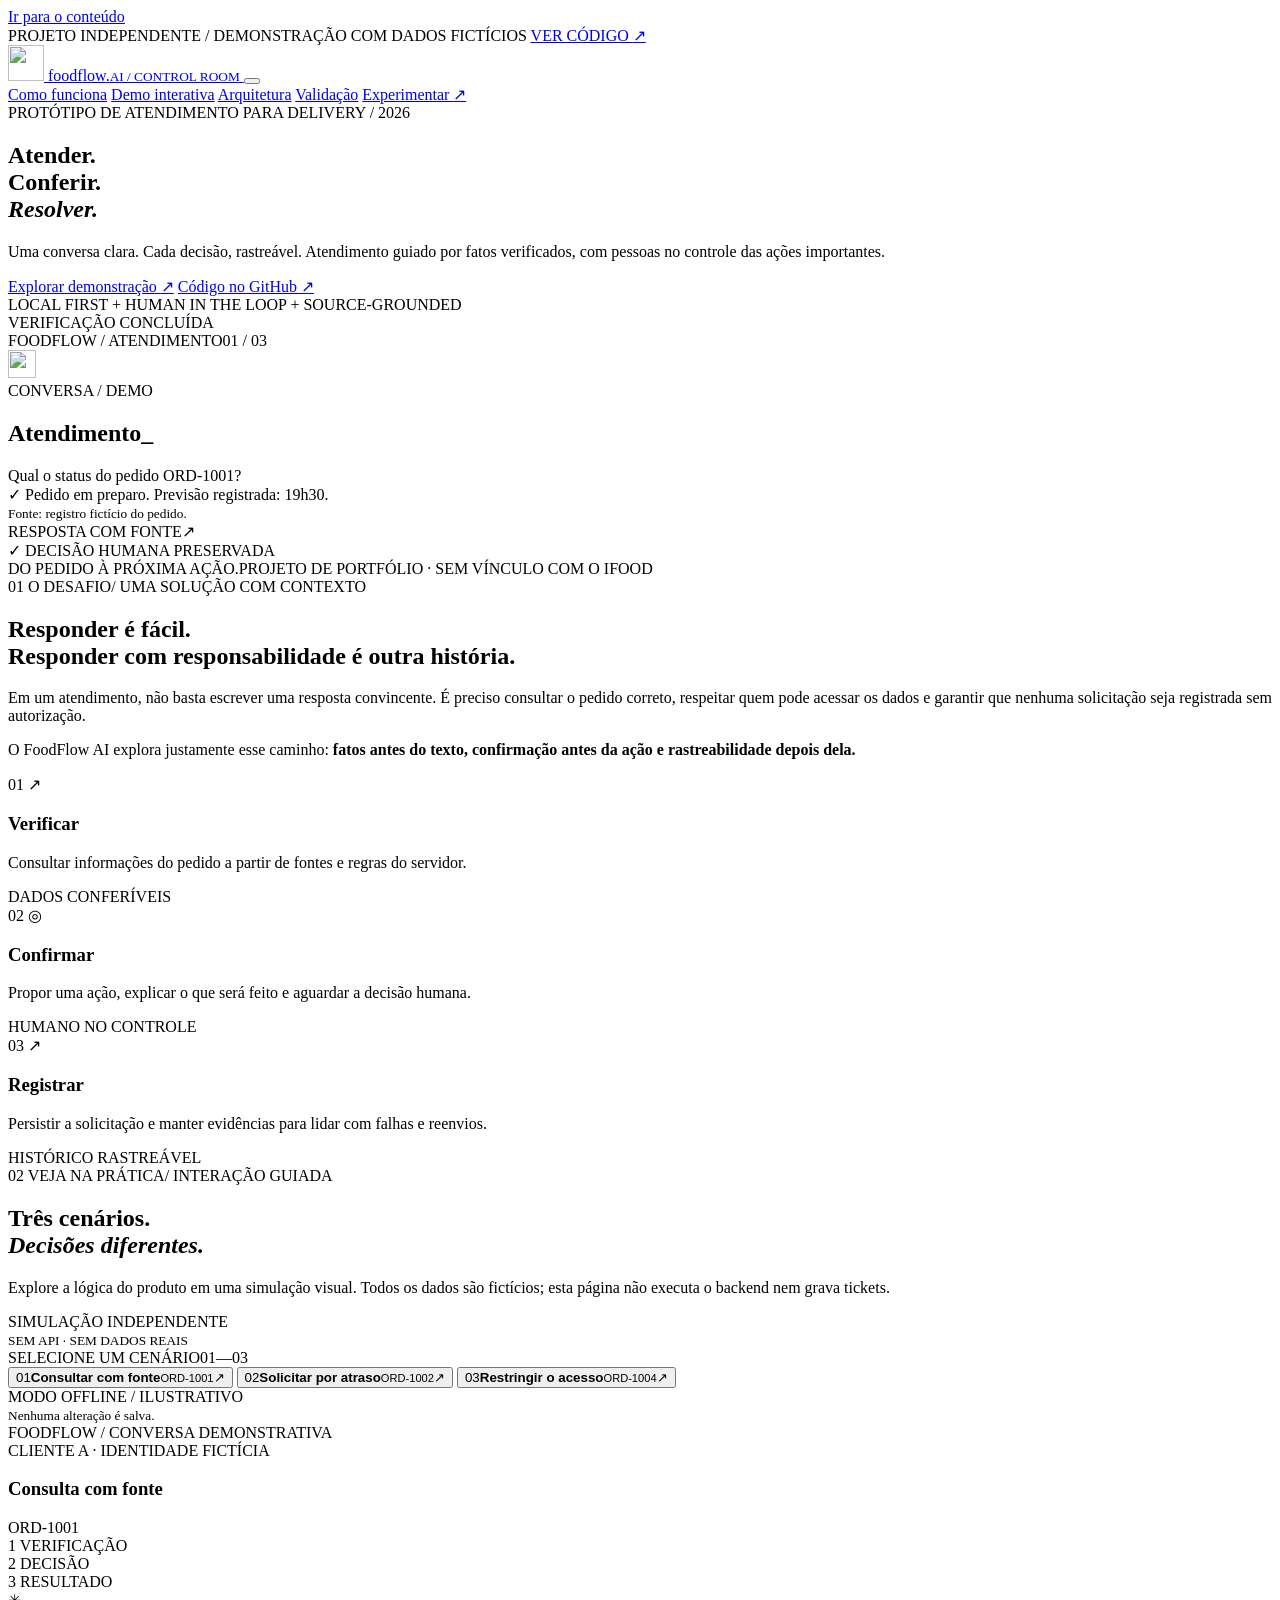
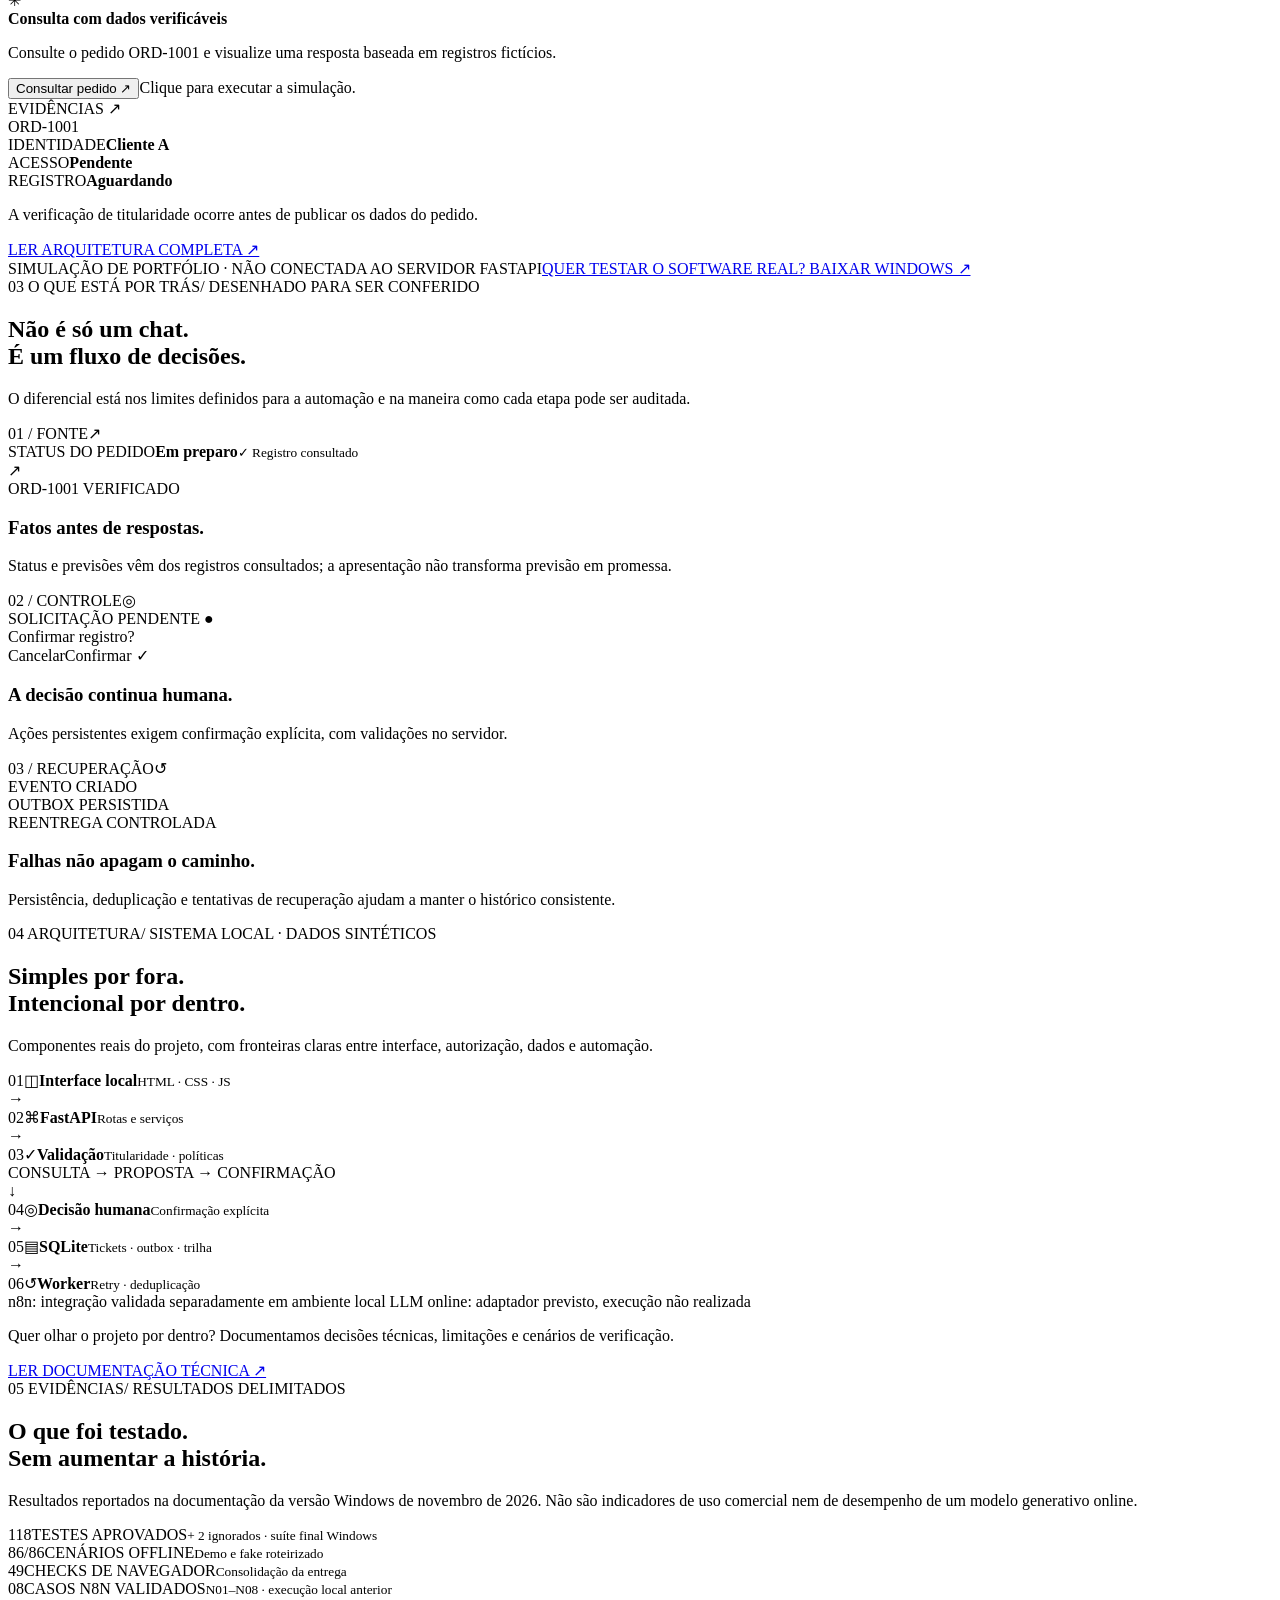
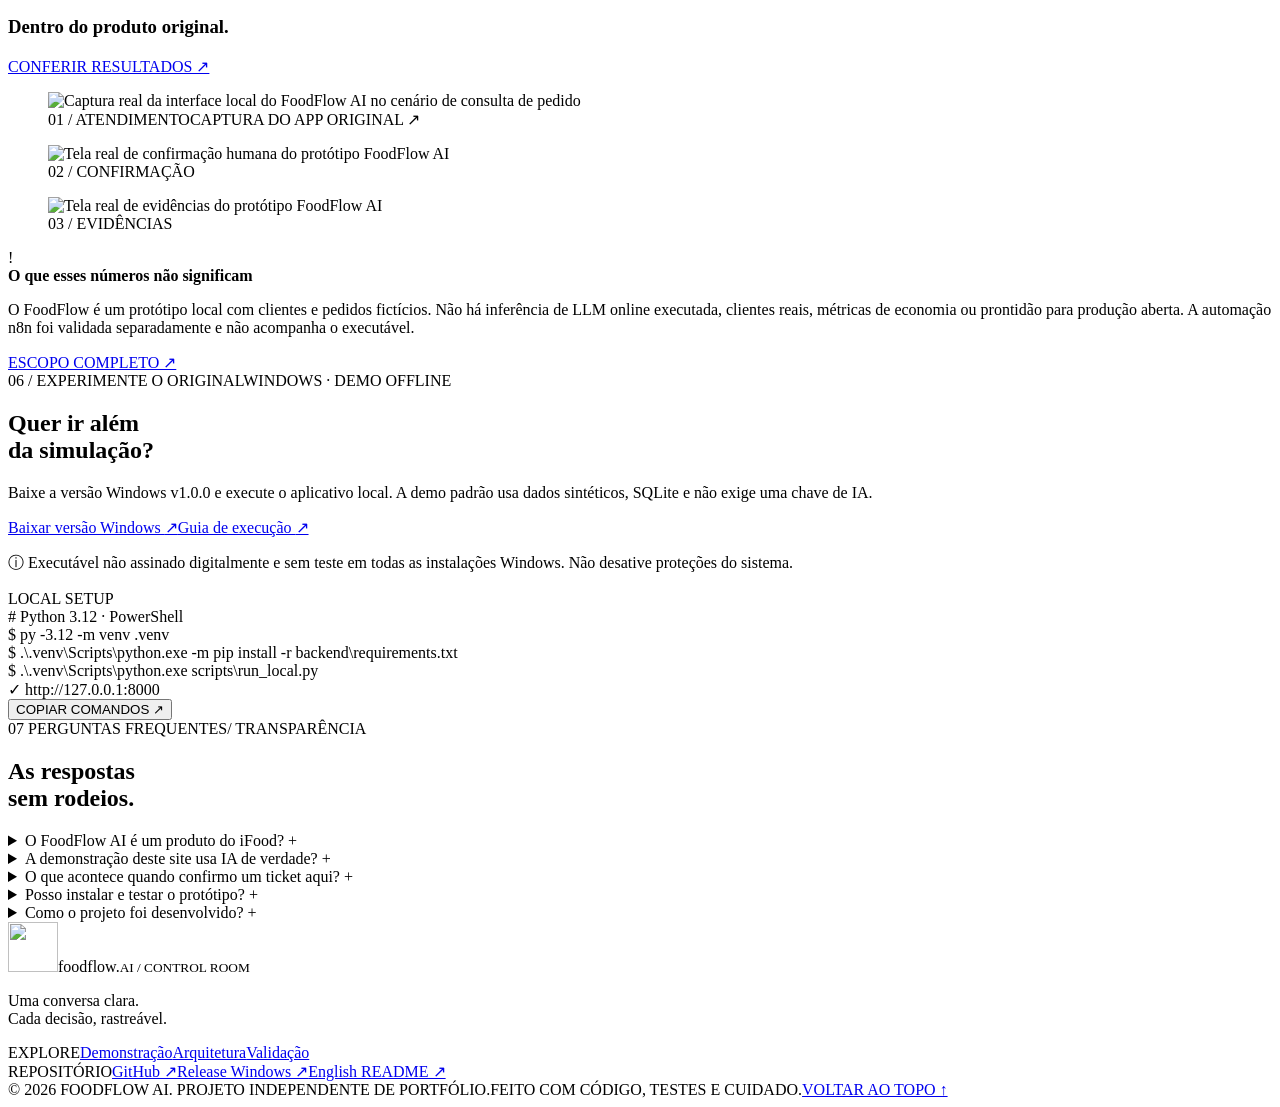
==== site/index.html @ c8568746 "feat(showcase): add site/index.html" ====
<!doctype html>
<html lang="pt-BR">
<head>
  <meta charset="utf-8">
  <meta name="viewport" content="width=device-width, initial-scale=1">
  <meta name="theme-color" content="#f6f5f0">
  <meta name="description" content="FoodFlow AI: protótipo independente de atendimento para delivery. Consultas verificáveis, confirmação humana e automação recuperável. Explore os cenários e as evidências.">
  <meta name="author" content="FoodFlow AI — projeto independente">
  <meta name="robots" content="index, follow">
  <meta property="og:type" content="website">
  <meta property="og:locale" content="pt_BR">
  <meta property="og:title" content="FoodFlow AI — Atender. Conferir. Resolver.">
  <meta property="og:description" content="Uma conversa clara. Cada decisão, rastreável. Conheça o protótipo local de atendimento para delivery e explore uma demonstração visual com dados fictícios.">
  <meta property="og:url" content="https://joseaugustocpedro.github.io/foodflow-ai/">
  <meta property="og:image" content="https://raw.githubusercontent.com/joseaugustocpedro/foodflow-ai/main/media/atendimento.png">
  <meta name="twitter:card" content="summary_large_image">
  <link rel="canonical" href="https://joseaugustocpedro.github.io/foodflow-ai/">
  <link rel="icon" href="./assets/favicon.svg" type="image/svg+xml">
  <link rel="preconnect" href="https://fonts.googleapis.com">
  <link rel="preconnect" href="https://fonts.gstatic.com" crossorigin>
  <link href="https://fonts.googleapis.com/css2?family=DM+Sans:wght@400;500;600;700&family=Space+Grotesk:wght@400;500;600;700&family=Space+Mono:wght@400;700&display=swap" rel="stylesheet">
  <link rel="stylesheet" href="./styles.css">
  <title>FoodFlow AI — Atender. Conferir. Resolver.</title>
  <script src="./app.js" defer></script>
</head>
<body>
  <a class="skip-link" href="#conteudo">Ir para o conteúdo</a>
  <div class="announcement" role="note">
    <span class="pulse-dot" aria-hidden="true"></span>
    <span>PROJETO INDEPENDENTE <span class="announcement-divider">/</span> DEMONSTRAÇÃO COM DADOS FICTÍCIOS</span>
    <a href="https://github.com/joseaugustocpedro/foodflow-ai" target="_blank" rel="noopener noreferrer">VER CÓDIGO <span aria-hidden="true">↗</span></a>
  </div>
  <header class="site-header" id="topo">
    <nav class="nav container" aria-label="Navegação principal">
      <a class="brand" href="#inicio" aria-label="FoodFlow AI — início">
        <img src="./assets/mark.svg" alt="" width="36" height="36">
        <span class="brand-word">foodflow<span class="brand-dot">.</span><small>AI / CONTROL ROOM</small></span>
      </a>
      <button class="mobile-menu" id="menu-toggle" type="button" aria-label="Abrir menu" aria-expanded="false" aria-controls="nav-links">
        <span></span><span></span><span></span>
      </button>
      <div class="nav-links" id="nav-links">
        <a href="#como-funciona">Como funciona</a>
        <a href="#demo">Demo interativa</a>
        <a href="#arquitetura">Arquitetura</a>
        <a href="#evidencias">Validação</a>
        <a href="#executar" class="nav-download">Experimentar <span aria-hidden="true">↗</span></a>
      </div>
    </nav>
  </header>

  <main id="conteudo">
    <section class="hero container" id="inicio" aria-labelledby="hero-title">
      <div class="hero-card">
        <div class="hero-gridlines" aria-hidden="true"></div>
        <div class="hero-copy reveal">
          <div class="hero-kicker"><span class="signal" aria-hidden="true"></span> PROTÓTIPO DE ATENDIMENTO PARA DELIVERY <span class="kicker-slash">/ 2026</span></div>
          <h1 id="hero-title">Atender.<br>Conferir.<br><em>Resolver.</em></h1>
          <p>Uma conversa clara. Cada decisão, rastreável. Atendimento guiado por fatos verificados, com pessoas no controle das ações importantes.</p>
          <div class="hero-actions">
            <a href="#demo" class="btn btn-coral">Explorar demonstração <span aria-hidden="true">↗</span></a>
            <a href="https://github.com/joseaugustocpedro/foodflow-ai" target="_blank" rel="noopener noreferrer" class="btn btn-outline-light">Código no GitHub <span aria-hidden="true">↗</span></a>
          </div>
          <div class="hero-bottom"><span class="tiny-ring"></span> LOCAL FIRST <span class="tiny-separator">+</span> HUMAN IN THE LOOP <span class="tiny-separator">+</span> SOURCE-GROUNDED</div>
        </div>
        <div class="hero-visual reveal delay-1" aria-label="Ilustração da interface do FoodFlow AI">
          <div class="floating-badge floating-badge-top"><span class="small-green-dot"></span> VERIFICAÇÃO CONCLUÍDA</div>
          <div class="hero-mini-window">
            <div class="mini-top"><div class="mini-dots"><i></i><i></i><i></i></div><span>FOODFLOW / ATENDIMENTO</span><span class="mono-mini">01 / 03</span></div>
            <div class="mini-layout">
              <aside class="mini-sidebar">
                <img src="./assets/mark.svg" width="28" height="28" alt="">
                <div class="mini-line active"></div><div class="mini-line"></div><div class="mini-line short"></div>
                <div class="mini-line space"></div><div class="mini-line short"></div>
              </aside>
              <div class="mini-main">
                <div class="mini-label">CONVERSA / DEMO</div>
                <h2>Atendimento<span class="mini-caret">_</span></h2>
                <div class="mini-progress"><span class="progress-done"></span><span></span><span></span></div>
                <div class="chat-line outgoing">Qual o status do pedido ORD-1001?</div>
                <div class="chat-line incoming"><span class="check-badge">✓</span> Pedido em preparo. Previsão registrada: 19h30.<br><small>Fonte: registro fictício do pedido.</small></div>
                <div class="mini-bottom"><span>RESPOSTA COM FONTE</span><span class="arrow-square">↗</span></div>
              </div>
            </div>
          </div>
          <div class="floating-badge floating-badge-bottom"><span class="badge-icon">✓</span> DECISÃO HUMANA PRESERVADA</div>
          <div class="hero-orbit orbit-a" aria-hidden="true"></div><div class="hero-orbit orbit-b" aria-hidden="true"></div>
        </div>
      </div>
      <div class="hero-caption"><span>DO PEDIDO À PRÓXIMA AÇÃO.</span><span>PROJETO DE PORTFÓLIO · SEM VÍNCULO COM O IFOOD</span></div>
    </section>

    <section class="intro section-pad container reveal" id="como-funciona">
      <div class="section-head"><span class="eyebrow"><span class="eyebrow-index">01</span> O DESAFIO</span><span class="section-index">/ UMA SOLUÇÃO COM CONTEXTO</span></div>
      <div class="intro-content">
        <h2>Responder é fácil.<br><span>Responder com responsabilidade</span> é outra história.</h2>
        <div class="intro-copy"><p>Em um atendimento, não basta escrever uma resposta convincente. É preciso consultar o pedido correto, respeitar quem pode acessar os dados e garantir que nenhuma solicitação seja registrada sem autorização.</p><p>O FoodFlow AI explora justamente esse caminho: <strong>fatos antes do texto, confirmação antes da ação e rastreabilidade depois dela.</strong></p></div>
      </div>
      <div class="pillars">
        <article class="pillar"><div class="pillar-icon">01 <span>↗</span></div><h3>Verificar</h3><p>Consultar informações do pedido a partir de fontes e regras do servidor.</p><div class="pillar-bottom">DADOS CONFERÍVEIS</div></article>
        <article class="pillar"><div class="pillar-icon">02 <span>◎</span></div><h3>Confirmar</h3><p>Propor uma ação, explicar o que será feito e aguardar a decisão humana.</p><div class="pillar-bottom">HUMANO NO CONTROLE</div></article>
        <article class="pillar"><div class="pillar-icon">03 <span>↗</span></div><h3>Registrar</h3><p>Persistir a solicitação e manter evidências para lidar com falhas e reenvios.</p><div class="pillar-bottom">HISTÓRICO RASTREÁVEL</div></article>
      </div>
    </section>

    <section class="demo-section" id="demo" aria-labelledby="demo-title">
      <div class="container demo-container">
        <div class="section-head section-head-light"><span class="eyebrow"><span class="eyebrow-index">02</span> VEJA NA PRÁTICA</span><span class="section-index">/ INTERAÇÃO GUIADA</span></div>
        <div class="demo-heading reveal"><div><h2 id="demo-title">Três cenários.<br><em>Decisões diferentes.</em></h2><p>Explore a lógica do produto em uma simulação visual. Todos os dados são fictícios; esta página não executa o backend nem grava tickets.</p></div><div class="demo-disclaimer"><span class="orange-dot"></span><span>SIMULAÇÃO INDEPENDENTE<br><small>SEM API · SEM DADOS REAIS</small></span></div></div>
        <div class="demo-workspace reveal">
          <aside class="scenario-nav" aria-label="Cenários de demonstração">
            <div class="scenario-nav-top"><span class="small-caps">SELECIONE UM CENÁRIO</span><span>01—03</span></div>
            <div role="tablist" aria-label="Cenários do FoodFlow" class="scenario-tabs">
              <button type="button" class="scenario-tab is-active" role="tab" id="tab-1001" aria-selected="true" aria-controls="demo-panel" data-scenario="1001"><span class="scenario-number">01</span><span><strong>Consultar com fonte</strong><small>ORD-1001</small></span><span class="tab-arrow">↗</span></button>
              <button type="button" class="scenario-tab" role="tab" id="tab-1002" aria-selected="false" aria-controls="demo-panel" tabindex="-1" data-scenario="1002"><span class="scenario-number">02</span><span><strong>Solicitar por atraso</strong><small>ORD-1002</small></span><span class="tab-arrow">↗</span></button>
              <button type="button" class="scenario-tab" role="tab" id="tab-1004" aria-selected="false" aria-controls="demo-panel" tabindex="-1" data-scenario="1004"><span class="scenario-number">03</span><span><strong>Restringir o acesso</strong><small>ORD-1004</small></span><span class="tab-arrow">↗</span></button>
            </div>
            <div class="scenario-note"><span class="small-green-dot"></span> MODO OFFLINE / ILUSTRATIVO<br><small>Nenhuma alteração é salva.</small></div>
          </aside>
          <div class="demo-main" id="demo-panel" role="tabpanel" aria-labelledby="tab-1001" tabindex="0">
            <div class="demo-main-top"><div class="demo-main-label">FOODFLOW <span>/</span> CONVERSA DEMONSTRATIVA</div><div class="scenario-state"><span class="small-green-dot"></span> CLIENTE A · IDENTIDADE FICTÍCIA</div></div>
            <div class="demo-main-title"><h3 id="scenario-title">Consulta com fonte</h3><span class="order-tag" id="scenario-order">ORD-1001</span></div>
            <div class="stage-indicators" aria-label="Etapas do fluxo"><div class="stage is-current"><span>1</span> VERIFICAÇÃO</div><div class="stage"><span>2</span> DECISÃO</div><div class="stage"><span>3</span> RESULTADO</div></div>
            <div class="chat-area" id="chat-area" aria-live="polite" aria-relevant="additions text">
              <div class="chat-placeholder"><div class="placeholder-symbol">✳</div><strong id="scenario-placeholder">Consulta com dados verificáveis</strong><p id="scenario-description">Consulte o pedido ORD-1001 e visualize uma resposta baseada em registros fictícios.</p></div>
            </div>
            <div class="demo-actions" id="demo-actions"><button id="demo-run" type="button" class="btn btn-coral btn-demo">Consultar pedido <span aria-hidden="true">↗</span></button><span id="demo-action-hint">Clique para executar a simulação.</span></div>
          </div>
          <aside class="evidence-panel"><div class="evidence-panel-title">EVIDÊNCIAS <span aria-hidden="true">↗</span></div><div class="evidence-big" id="evidence-order">ORD-1001</div><div class="evidence-row"><span>IDENTIDADE</span><strong id="evidence-identity">Cliente A</strong></div><div class="evidence-row"><span>ACESSO</span><strong id="evidence-access">Pendente</strong></div><div class="evidence-row"><span>REGISTRO</span><strong id="evidence-record">Aguardando</strong></div><div class="evidence-line"></div><p id="evidence-note">A verificação de titularidade ocorre antes de publicar os dados do pedido.</p><a href="https://github.com/joseaugustocpedro/foodflow-ai/blob/main/docs/ARCHITECTURE.md" target="_blank" rel="noopener noreferrer">LER ARQUITETURA COMPLETA ↗</a></aside>
        </div>
        <div class="demo-bottomline"><span>SIMULAÇÃO DE PORTFÓLIO · NÃO CONECTADA AO SERVIDOR FASTAPI</span><a href="https://github.com/joseaugustocpedro/foodflow-ai/releases/tag/v1.0.0" target="_blank" rel="noopener noreferrer">QUER TESTAR O SOFTWARE REAL? BAIXAR WINDOWS ↗</a></div>
      </div>
    </section>

    <section class="section-pad container feature-section" id="principios">
      <div class="section-head"><span class="eyebrow"><span class="eyebrow-index">03</span> O QUE ESTÁ POR TRÁS</span><span class="section-index">/ DESENHADO PARA SER CONFERIDO</span></div>
      <div class="features-top reveal"><h2>Não é só um chat.<br><span>É um fluxo de decisões.</span></h2><p>O diferencial está nos limites definidos para a automação e na maneira como cada etapa pode ser auditada.</p></div>
      <div class="feature-grid">
        <article class="feature-tile feature-tile-dark reveal"><div class="tile-meta"><span>01 / FONTE</span><span>↗</span></div><div class="tile-illustration illustration-source" aria-hidden="true"><div class="source-card"><span>STATUS DO PEDIDO</span><strong>Em preparo</strong><small>✓ Registro consultado</small></div><span class="source-connector">↗</span><div class="source-ticket">ORD-1001 <span>VERIFICADO</span></div></div><h3>Fatos antes de respostas.</h3><p>Status e previsões vêm dos registros consultados; a apresentação não transforma previsão em promessa.</p></article>
        <article class="feature-tile reveal delay-1"><div class="tile-meta"><span>02 / CONTROLE</span><span>◎</span></div><div class="tile-illustration illustration-approval" aria-hidden="true"><div class="approval-top">SOLICITAÇÃO PENDENTE <span>●</span></div><div class="approval-title">Confirmar registro?</div><div class="approval-buttons"><span>Cancelar</span><span>Confirmar ✓</span></div></div><h3>A decisão continua humana.</h3><p>Ações persistentes exigem confirmação explícita, com validações no servidor.</p></article>
        <article class="feature-tile reveal delay-2"><div class="tile-meta"><span>03 / RECUPERAÇÃO</span><span>↺</span></div><div class="tile-illustration illustration-retry" aria-hidden="true"><div><span class="retry-dot"></span> EVENTO CRIADO</div><div><span class="retry-dot"></span> OUTBOX PERSISTIDA</div><div><span class="retry-dot last"></span> REENTREGA CONTROLADA</div></div><h3>Falhas não apagam o caminho.</h3><p>Persistência, deduplicação e tentativas de recuperação ajudam a manter o histórico consistente.</p></article>
      </div>
    </section>

    <section class="architecture-section" id="arquitetura">
      <div class="container">
        <div class="section-head"><span class="eyebrow"><span class="eyebrow-index">04</span> ARQUITETURA</span><span class="section-index">/ SISTEMA LOCAL · DADOS SINTÉTICOS</span></div>
        <div class="architecture-heading reveal"><h2>Simples por fora.<br><span>Intencional por dentro.</span></h2><p>Componentes reais do projeto, com fronteiras claras entre interface, autorização, dados e automação.</p></div>
        <div class="architecture-diagram reveal" role="img" aria-label="Fluxo arquitetural: interface local para FastAPI, validação do pedido, regras e confirmação humana, persistência SQLite e worker. n8n foi testado separadamente e o LLM online não foi executado.">
          <div class="architecture-row architecture-row-main"><div class="arch-node arch-ui"><span class="arch-number">01</span><span class="arch-glyph">◫</span><strong>Interface local</strong><small>HTML · CSS · JS</small></div><div class="arch-line"><span>→</span></div><div class="arch-node arch-api"><span class="arch-number">02</span><span class="arch-glyph">⌘</span><strong>FastAPI</strong><small>Rotas e serviços</small></div><div class="arch-line"><span>→</span></div><div class="arch-node arch-validation"><span class="arch-number">03</span><span class="arch-glyph">✓</span><strong>Validação</strong><small>Titularidade · políticas</small></div></div>
          <div class="architecture-down"><div class="arch-down-label">CONSULTA → PROPOSTA → CONFIRMAÇÃO</div><span>↓</span></div>
          <div class="architecture-row architecture-row-second"><div class="arch-node arch-human"><span class="arch-number">04</span><span class="arch-glyph">◎</span><strong>Decisão humana</strong><small>Confirmação explícita</small></div><div class="arch-line"><span>→</span></div><div class="arch-node arch-db"><span class="arch-number">05</span><span class="arch-glyph">▤</span><strong>SQLite</strong><small>Tickets · outbox · trilha</small></div><div class="arch-line"><span>→</span></div><div class="arch-node arch-worker"><span class="arch-number">06</span><span class="arch-glyph">↺</span><strong>Worker</strong><small>Retry · deduplicação</small></div></div>
          <div class="arch-footnotes"><span><i class="footnote-orange"></i> n8n: integração validada separadamente em ambiente local</span><span><i class="footnote-gray"></i> LLM online: adaptador previsto, execução não realizada</span></div>
        </div>
        <div class="arch-cta"><p>Quer olhar o projeto por dentro? Documentamos decisões técnicas, limitações e cenários de verificação.</p><a class="text-link" href="https://github.com/joseaugustocpedro/foodflow-ai/blob/main/docs/ARCHITECTURE.md" target="_blank" rel="noopener noreferrer">LER DOCUMENTAÇÃO TÉCNICA ↗</a></div>
      </div>
    </section>

    <section class="section-pad container proof-section" id="evidencias">
      <div class="section-head"><span class="eyebrow"><span class="eyebrow-index">05</span> EVIDÊNCIAS</span><span class="section-index">/ RESULTADOS DELIMITADOS</span></div>
      <div class="proof-heading reveal"><h2>O que foi testado.<br><span>Sem aumentar a história.</span></h2><p>Resultados reportados na documentação da versão Windows de novembro de 2026. Não são indicadores de uso comercial nem de desempenho de um modelo generativo online.</p></div>
      <div class="stats-grid reveal"><div class="stat"><span class="stat-value">118</span><span class="stat-label">TESTES APROVADOS</span><small>+ 2 ignorados · suíte final Windows</small></div><div class="stat"><span class="stat-value">86<span class="stat-slash">/86</span></span><span class="stat-label">CENÁRIOS OFFLINE</span><small>Demo e fake roteirizado</small></div><div class="stat"><span class="stat-value">49</span><span class="stat-label">CHECKS DE NAVEGADOR</span><small>Consolidação da entrega</small></div><div class="stat"><span class="stat-value">08</span><span class="stat-label">CASOS N8N VALIDADOS</span><small>N01–N08 · execução local anterior</small></div></div>
      <div class="proof-gallery">
        <div class="gallery-heading"><h3>Dentro do produto original.</h3><a href="https://github.com/joseaugustocpedro/foodflow-ai/blob/main/docs/VERIFICACAO.md" target="_blank" rel="noopener noreferrer">CONFERIR RESULTADOS ↗</a></div>
        <div class="gallery-grid"><figure class="gallery-main"><img src="https://raw.githubusercontent.com/joseaugustocpedro/foodflow-ai/main/media/atendimento.png" alt="Captura real da interface local do FoodFlow AI no cenário de consulta de pedido" loading="lazy" decoding="async"><figcaption><span>01 / ATENDIMENTO</span><span>CAPTURA DO APP ORIGINAL ↗</span></figcaption></figure><div class="gallery-side"><figure><img src="https://raw.githubusercontent.com/joseaugustocpedro/foodflow-ai/main/media/confirmacao.png" alt="Tela real de confirmação humana do protótipo FoodFlow AI" loading="lazy" decoding="async"><figcaption>02 / CONFIRMAÇÃO</figcaption></figure><figure><img src="https://raw.githubusercontent.com/joseaugustocpedro/foodflow-ai/main/media/evidencias.png" alt="Tela real de evidências do protótipo FoodFlow AI" loading="lazy" decoding="async"><figcaption>03 / EVIDÊNCIAS</figcaption></figure></div></div>
      </div>
      <div class="limitations"><div class="limitation-icon">!</div><div><strong>O que esses números não significam</strong><p>O FoodFlow é um protótipo local com clientes e pedidos fictícios. Não há inferência de LLM online executada, clientes reais, métricas de economia ou prontidão para produção aberta. A automação n8n foi validada separadamente e não acompanha o executável.</p></div><a href="https://github.com/joseaugustocpedro/foodflow-ai/blob/main/docs/VERIFICACAO.md" target="_blank" rel="noopener noreferrer">ESCOPO COMPLETO ↗</a></div>
    </section>

    <section class="run-section" id="executar"><div class="container"><div class="run-card reveal"><div class="run-card-top"><span>06 / EXPERIMENTE O ORIGINAL</span><span>WINDOWS · DEMO OFFLINE</span></div><div class="run-grid"><div><h2>Quer ir além<br>da simulação?</h2><p>Baixe a versão Windows v1.0.0 e execute o aplicativo local. A demo padrão usa dados sintéticos, SQLite e não exige uma chave de IA.</p><div class="run-buttons"><a class="btn btn-coral" href="https://github.com/joseaugustocpedro/foodflow-ai/releases/download/v1.0.0/FoodFlow_Windows_v1.0.0.zip" target="_blank" rel="noopener noreferrer">Baixar versão Windows <span aria-hidden="true">↗</span></a><a class="btn btn-outline-light" href="https://github.com/joseaugustocpedro/foodflow-ai/blob/main/docs/EXECUCAO.md" target="_blank" rel="noopener noreferrer">Guia de execução <span aria-hidden="true">↗</span></a></div><p class="run-warning"><span aria-hidden="true">ⓘ</span> Executável não assinado digitalmente e sem teste em todas as instalações Windows. Não desative proteções do sistema.</p></div><div class="run-terminal"><div class="terminal-header"><span>LOCAL SETUP</span><span><i></i><i></i><i></i></span></div><div class="terminal-code"><span class="term-comment"># Python 3.12 · PowerShell</span><div><span class="term-sign">$</span> py -3.12 -m venv .venv</div><div><span class="term-sign">$</span> .\.venv\Scripts\python.exe -m pip install -r backend\requirements.txt</div><div><span class="term-sign">$</span> .\.venv\Scripts\python.exe scripts\run_local.py</div><span class="term-success">✓ http://127.0.0.1:8000</span></div><button id="copy-command" class="copy-command" type="button">COPIAR COMANDOS <span aria-hidden="true">↗</span></button></div></div></div></div></section>

    <section class="faq-section container section-pad"><div class="section-head"><span class="eyebrow"><span class="eyebrow-index">07</span> PERGUNTAS FREQUENTES</span><span class="section-index">/ TRANSPARÊNCIA</span></div><div class="faq-layout"><h2>As respostas<br><span>sem rodeios.</span></h2><div class="faq-list"><details><summary>O FoodFlow AI é um produto do iFood? <span>+</span></summary><p>Não. É um projeto independente de portfólio, sem vínculo com o iFood ou com operações reais de delivery.</p></details><details><summary>A demonstração deste site usa IA de verdade? <span>+</span></summary><p>Não. Esta página é uma simulação visual e determinística de três fluxos documentados. O projeto original possui um adaptador para LLM, mas sua execução online ainda não foi realizada.</p></details><details><summary>O que acontece quando confirmo um ticket aqui? <span>+</span></summary><p>Somente a interface muda para ilustrar a decisão. Este site não envia dados ao backend nem persiste solicitações. A persistência real em SQLite pode ser observada no aplicativo local.</p></details><details><summary>Posso instalar e testar o protótipo? <span>+</span></summary><p>Sim. A release pública v1.0.0 disponibiliza um pacote Windows. O código-fonte também pode ser executado localmente com Python 3.12. Leia as instruções e os limites antes de utilizar.</p></details><details><summary>Como o projeto foi desenvolvido? <span>+</span></summary><p>Com direção, requisitos e validação humana, além de implementação assistida pelo Codex. O repositório apresenta arquitetura, código, evidências de testes e limitações do projeto.</p></details></div></div></section>
  </main>

  <footer class="site-footer"><div class="container"><div class="footer-top"><div class="footer-intro"><div class="footer-mark"><img src="./assets/mark.svg" alt="" width="50" height="50"><span>foodflow<span>.</span><small>AI / CONTROL ROOM</small></span></div><p>Uma conversa clara.<br>Cada decisão, rastreável.</p></div><div class="footer-links"><div><span>EXPLORE</span><a href="#demo">Demonstração</a><a href="#arquitetura">Arquitetura</a><a href="#evidencias">Validação</a></div><div><span>REPOSITÓRIO</span><a href="https://github.com/joseaugustocpedro/foodflow-ai" target="_blank" rel="noopener noreferrer">GitHub ↗</a><a href="https://github.com/joseaugustocpedro/foodflow-ai/releases/tag/v1.0.0" target="_blank" rel="noopener noreferrer">Release Windows ↗</a><a href="https://github.com/joseaugustocpedro/foodflow-ai/blob/main/README_EN.md" target="_blank" rel="noopener noreferrer">English README ↗</a></div></div></div><div class="footer-bottom"><span>© 2026 FOODFLOW AI. PROJETO INDEPENDENTE DE PORTFÓLIO.</span><span>FEITO COM CÓDIGO, TESTES E CUIDADO.</span><a href="#topo">VOLTAR AO TOPO ↑</a></div></div></footer>
  <div class="toast" id="toast" role="status" aria-live="polite"></div>
</body>
</html>
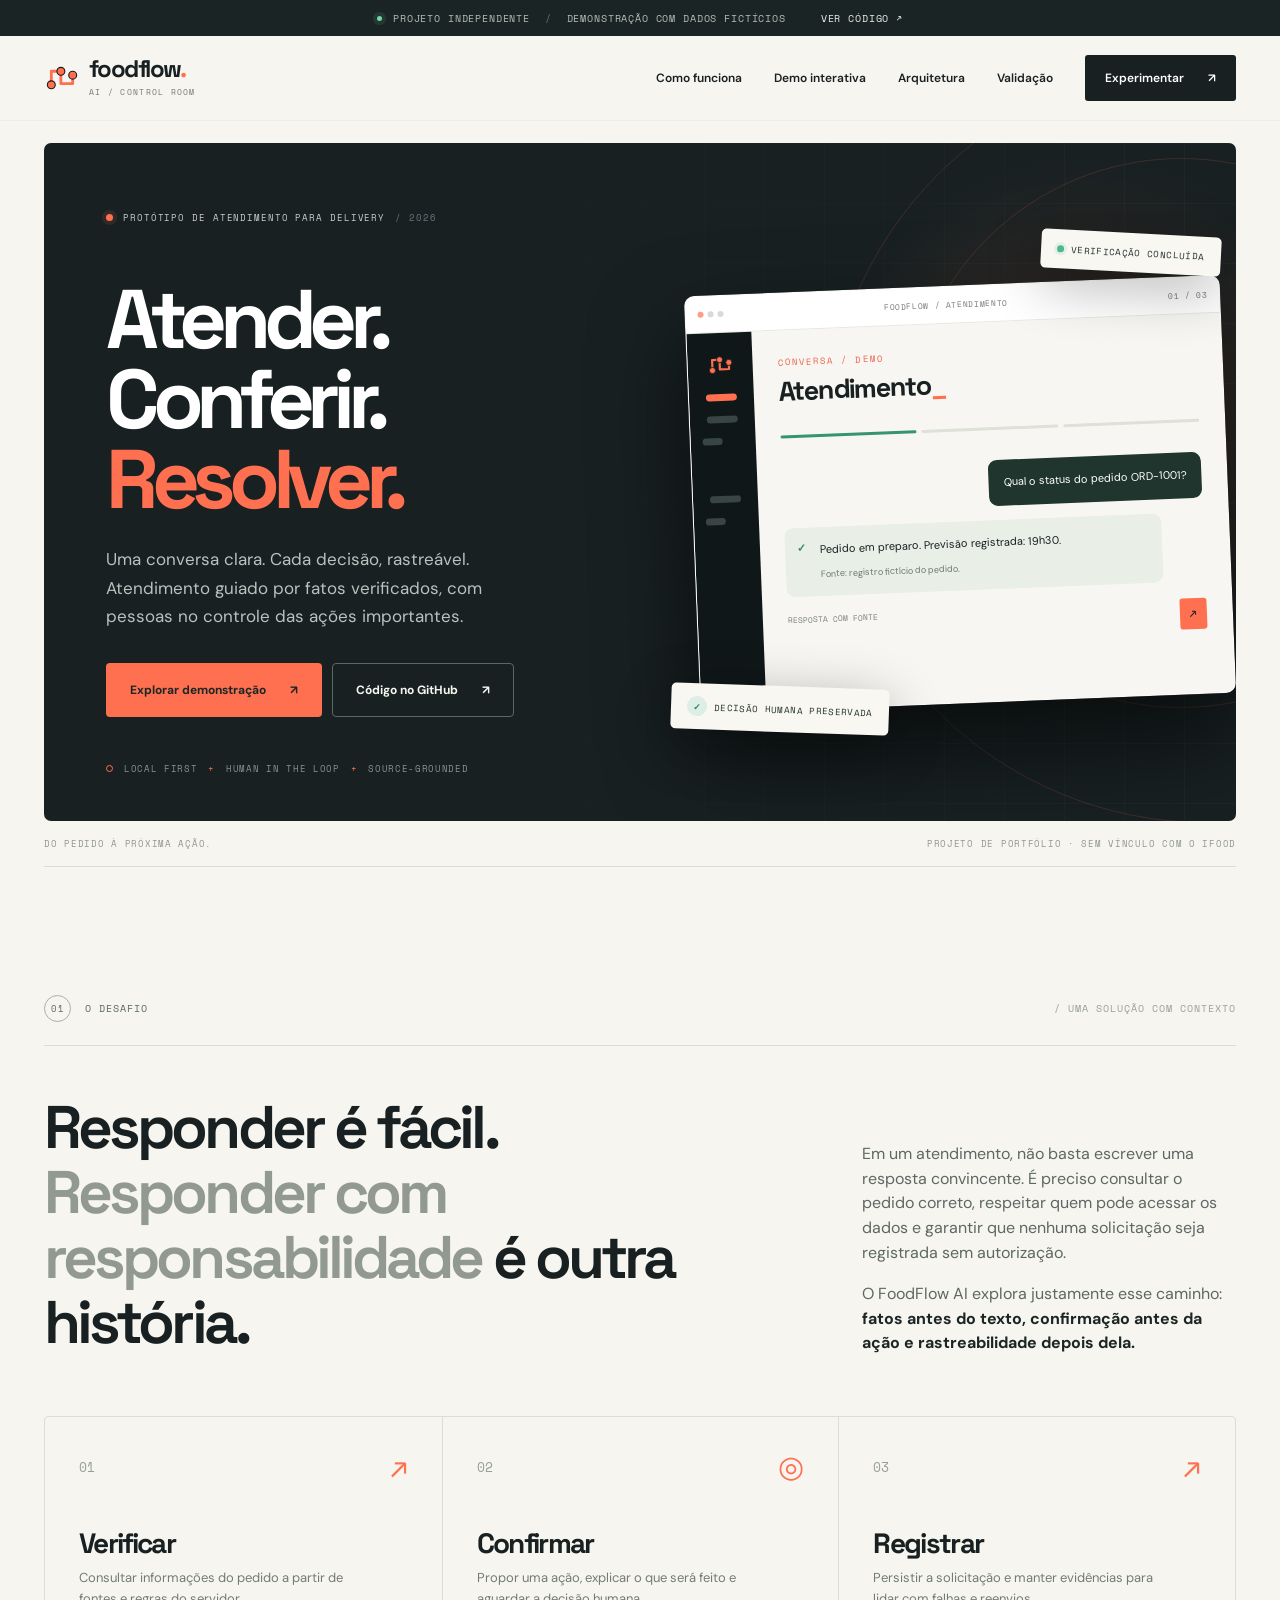
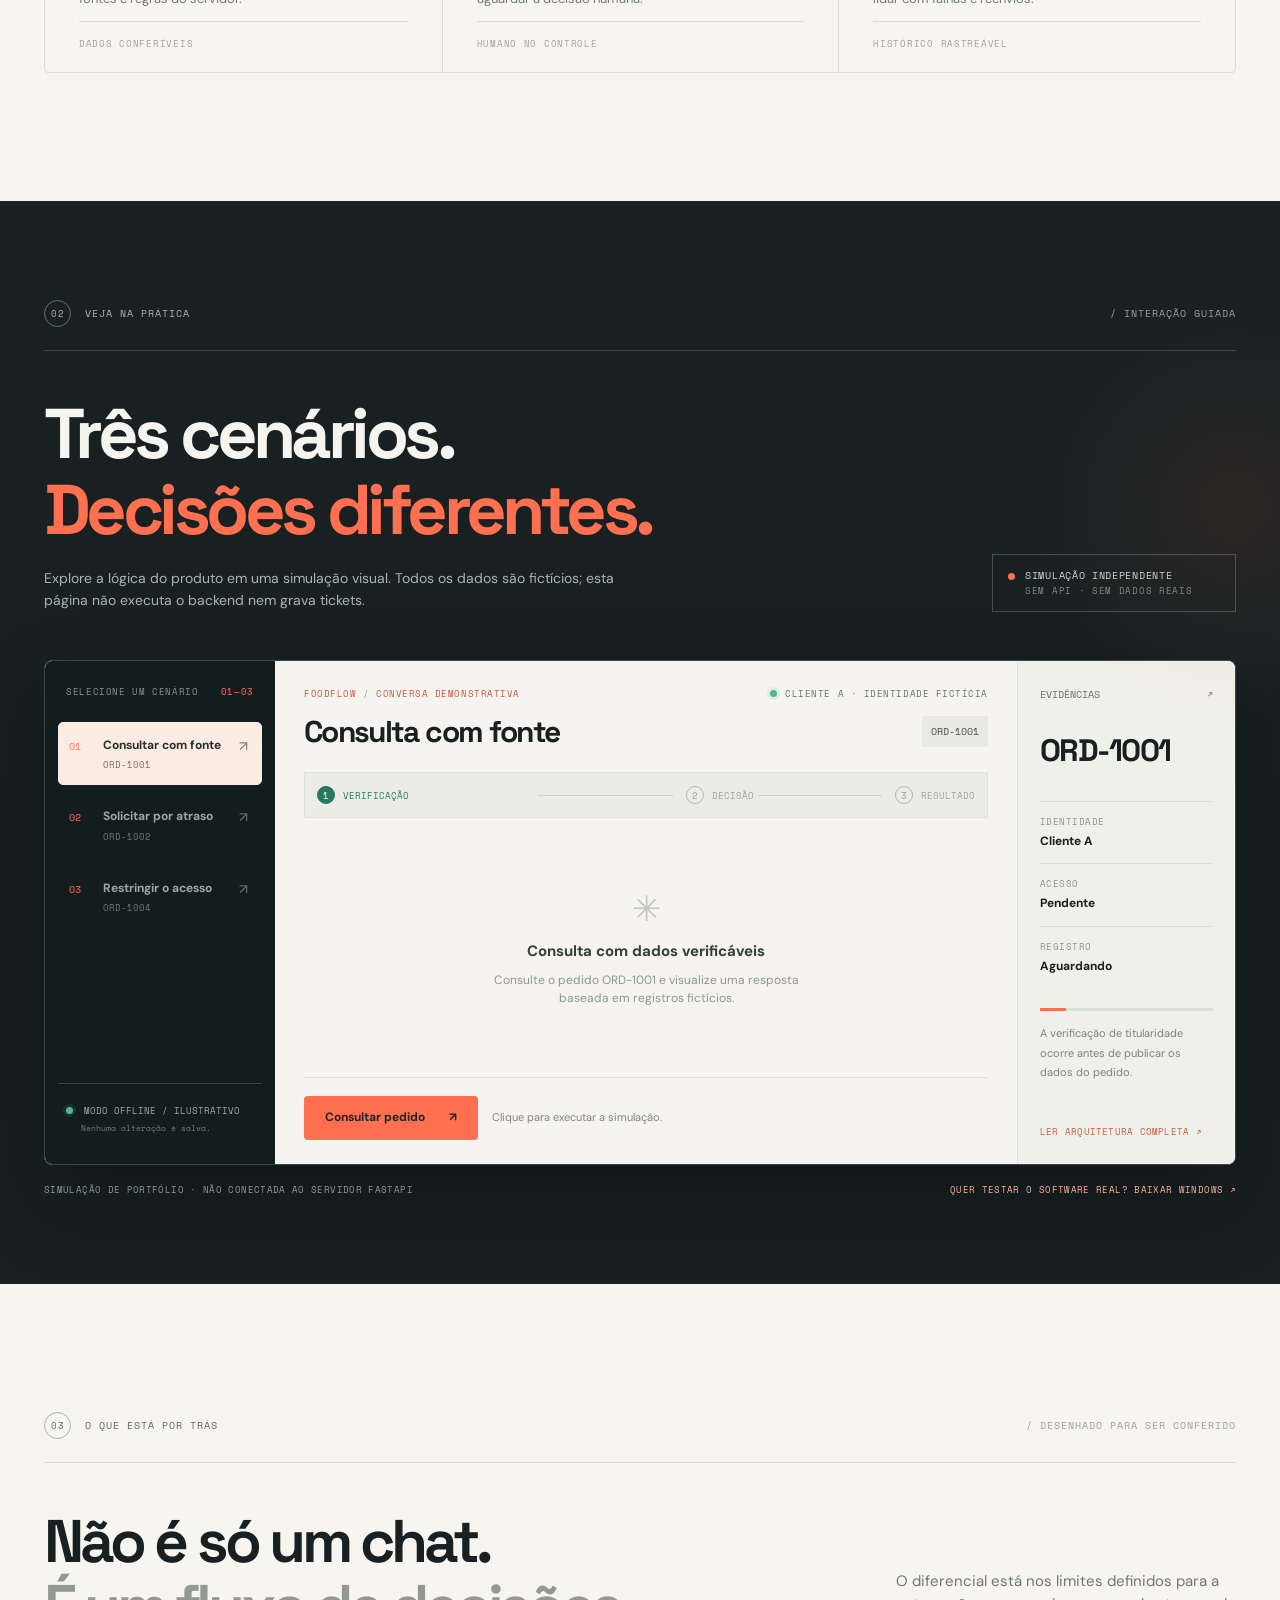
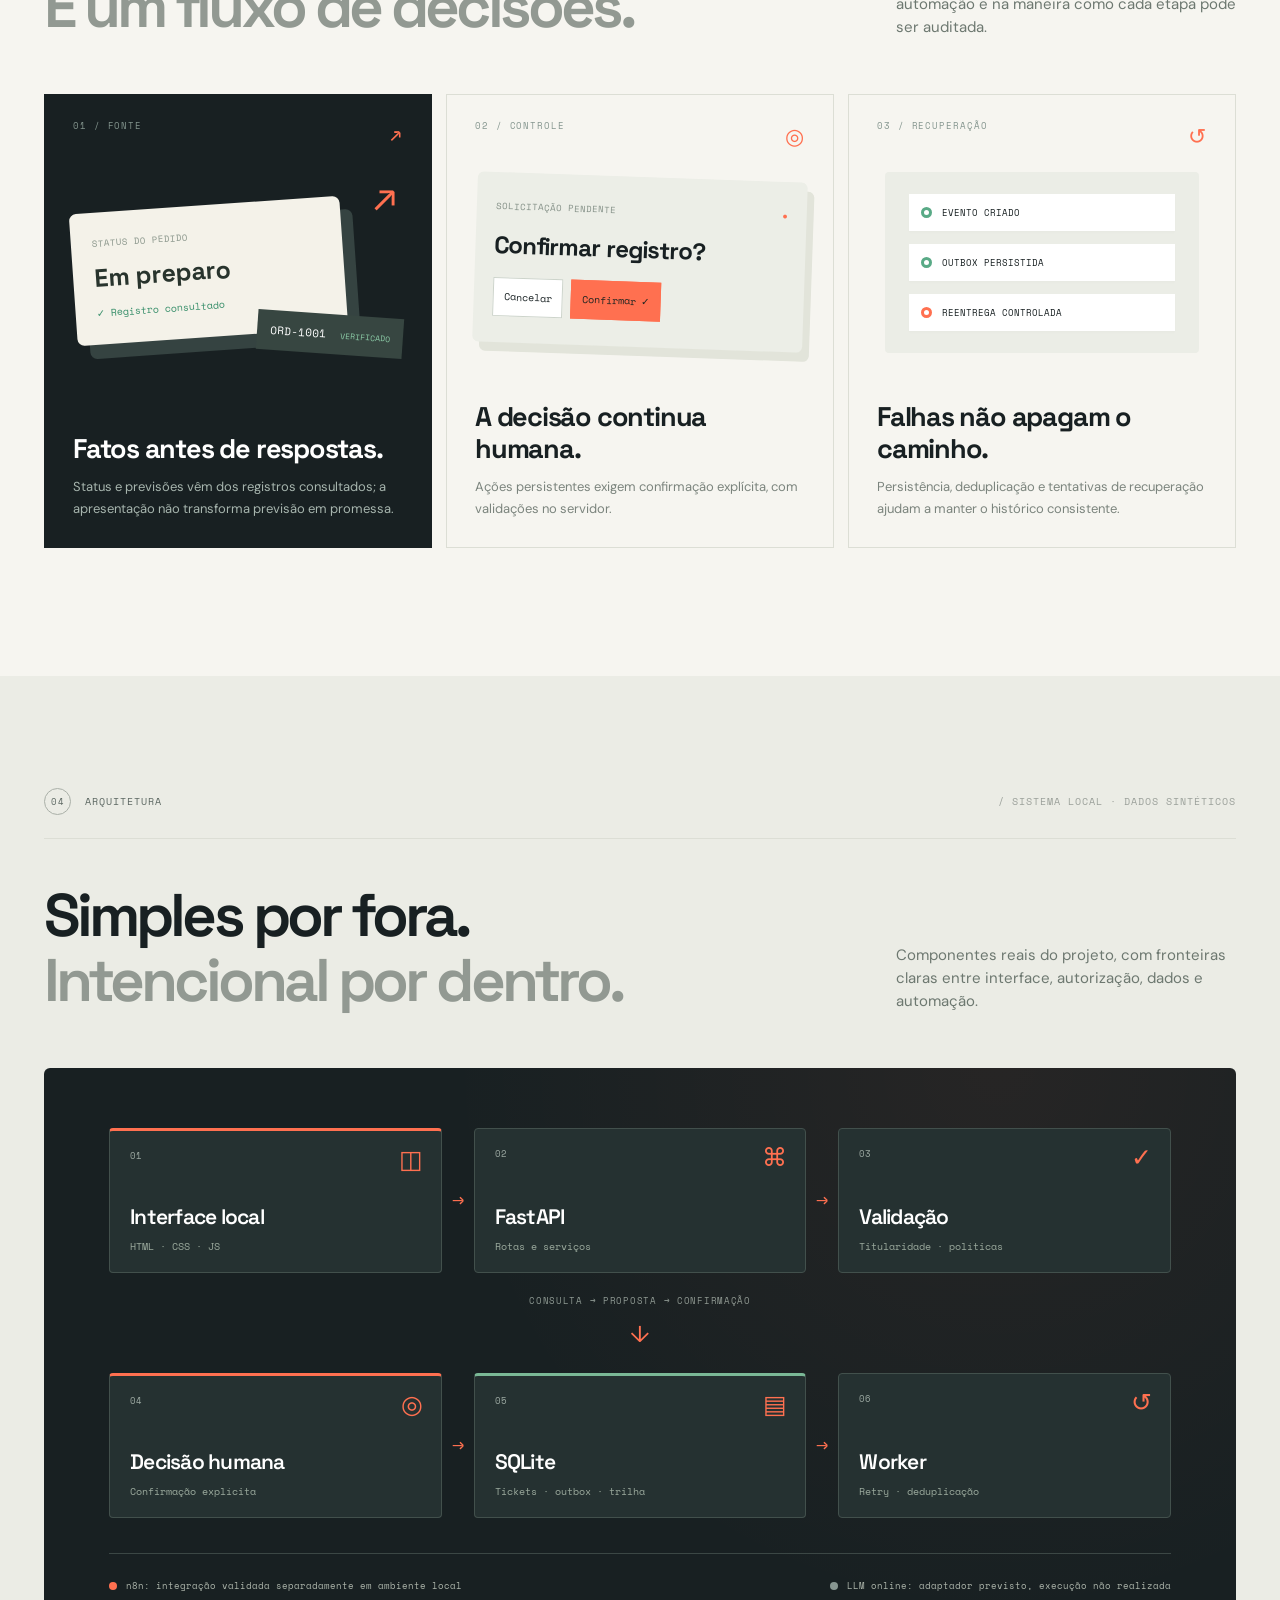
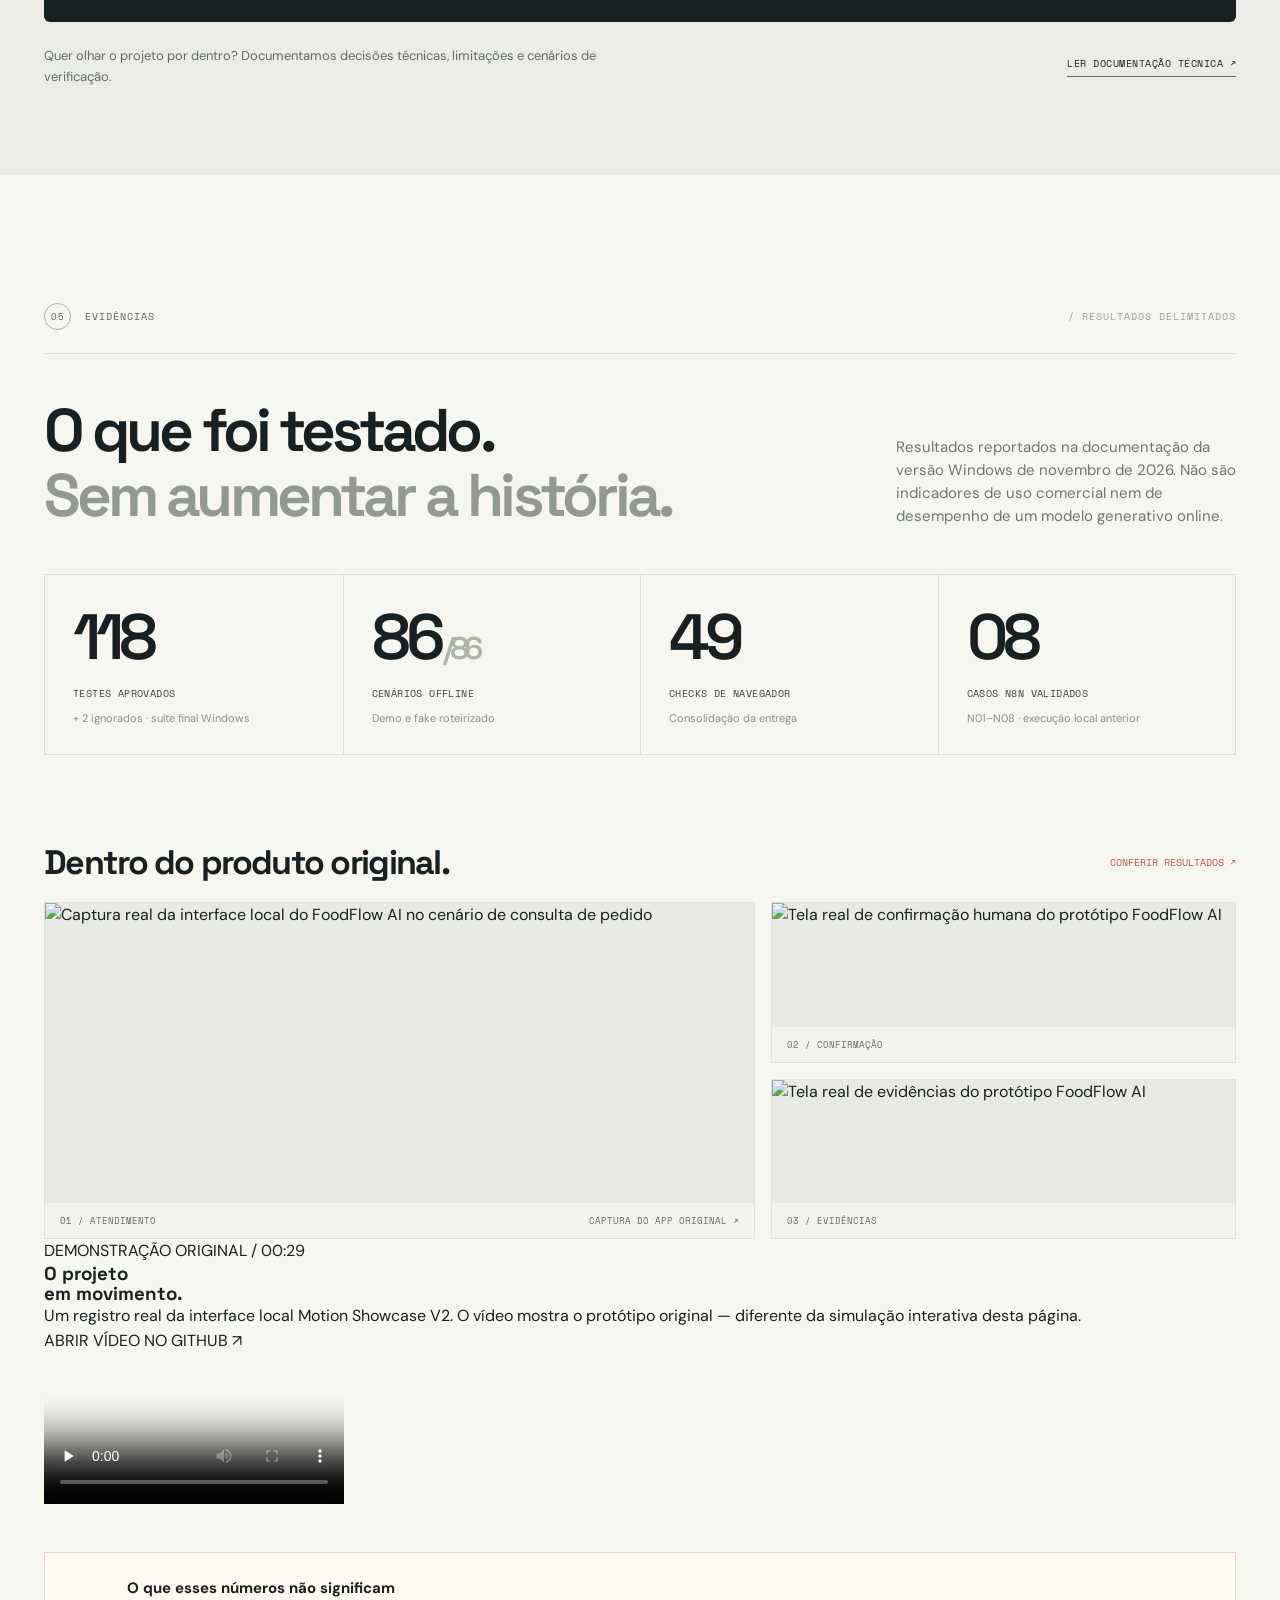
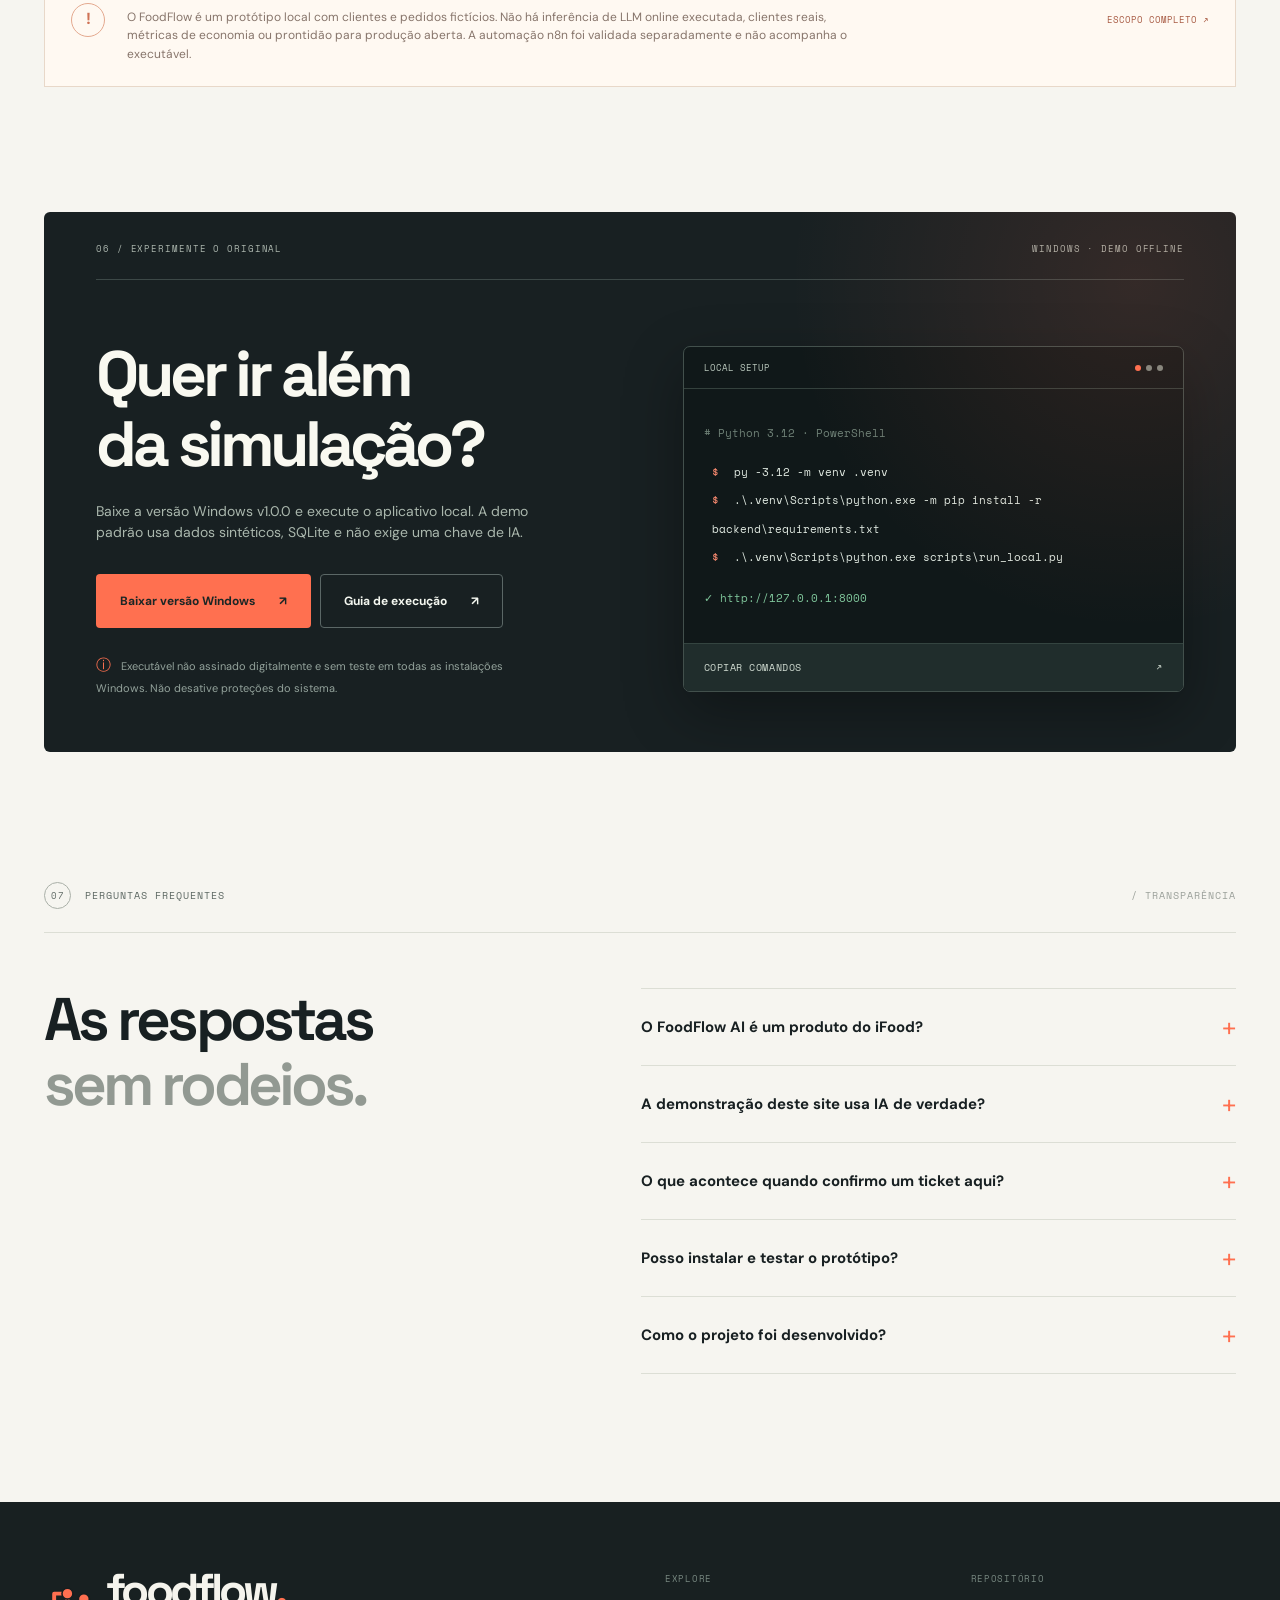
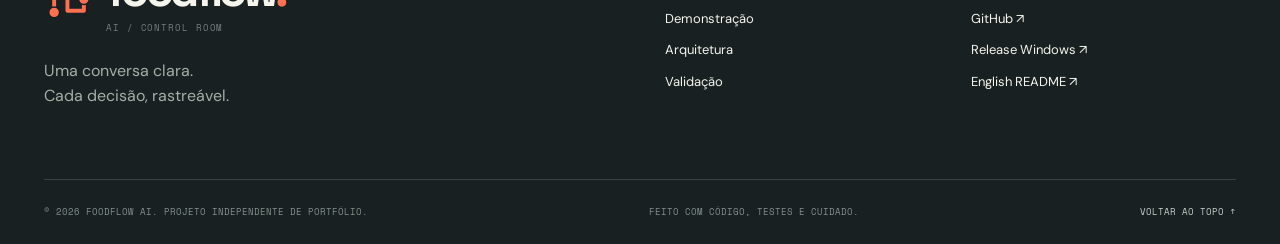
==== commit f04629d6: "feat(showcase): add original demo video showcase" ====
--- a/site/index.html
+++ b/site/index.html
@@ -164,6 +164,7 @@
         <div class="gallery-heading"><h3>Dentro do produto original.</h3><a href="https://github.com/joseaugustocpedro/foodflow-ai/blob/main/docs/VERIFICACAO.md" target="_blank" rel="noopener noreferrer">CONFERIR RESULTADOS ↗</a></div>
         <div class="gallery-grid"><figure class="gallery-main"><img src="https://raw.githubusercontent.com/joseaugustocpedro/foodflow-ai/main/media/atendimento.png" alt="Captura real da interface local do FoodFlow AI no cenário de consulta de pedido" loading="lazy" decoding="async"><figcaption><span>01 / ATENDIMENTO</span><span>CAPTURA DO APP ORIGINAL ↗</span></figcaption></figure><div class="gallery-side"><figure><img src="https://raw.githubusercontent.com/joseaugustocpedro/foodflow-ai/main/media/confirmacao.png" alt="Tela real de confirmação humana do protótipo FoodFlow AI" loading="lazy" decoding="async"><figcaption>02 / CONFIRMAÇÃO</figcaption></figure><figure><img src="https://raw.githubusercontent.com/joseaugustocpedro/foodflow-ai/main/media/evidencias.png" alt="Tela real de evidências do protótipo FoodFlow AI" loading="lazy" decoding="async"><figcaption>03 / EVIDÊNCIAS</figcaption></figure></div></div>
       </div>
+      <div class="video-feature reveal"><div class="video-feature-copy"><span class="video-eyebrow">DEMONSTRAÇÃO ORIGINAL / 00:29</span><h3>O projeto<br>em movimento.</h3><p>Um registro real da interface local Motion Showcase V2. O vídeo mostra o protótipo original — diferente da simulação interativa desta página.</p><a href="https://github.com/joseaugustocpedro/foodflow-ai/blob/main/media/foodflow-demo-29s.webm" target="_blank" rel="noopener noreferrer">ABRIR VÍDEO NO GITHUB ↗</a></div><div class="video-frame"><video controls preload="none" playsinline poster="https://raw.githubusercontent.com/joseaugustocpedro/foodflow-ai/main/media/atendimento.png" aria-label="Demonstração real de 29 segundos do FoodFlow AI"><source src="https://raw.githubusercontent.com/joseaugustocpedro/foodflow-ai/main/media/foodflow-demo-29s.webm" type="video/webm">Seu navegador não reproduz WebM. Use o link para assistir no GitHub.</video></div></div>
       <div class="limitations"><div class="limitation-icon">!</div><div><strong>O que esses números não significam</strong><p>O FoodFlow é um protótipo local com clientes e pedidos fictícios. Não há inferência de LLM online executada, clientes reais, métricas de economia ou prontidão para produção aberta. A automação n8n foi validada separadamente e não acompanha o executável.</p></div><a href="https://github.com/joseaugustocpedro/foodflow-ai/blob/main/docs/VERIFICACAO.md" target="_blank" rel="noopener noreferrer">ESCOPO COMPLETO ↗</a></div>
     </section>
 
--- a/site/styles.css
+++ b/site/styles.css
@@ -0,0 +1,16 @@
+:root{--paper:#f6f5f0;--paper2:#eeeee8;--ink:#182022;--ink2:#222c2d;--muted:#6c716f;--light:#ffffff;--coral:#ff7050;--coral2:#fb8768;--green:#2c9877;--line:#dcded5;--dark-line:#354041;--font-display:'Space Grotesk',Arial,sans-serif;--font-body:'DM Sans',Arial,sans-serif;--font-mono:'Space Mono',monospace}
+*,*::before,*::after{box-sizing:border-box}html{scroll-behavior:smooth;scroll-padding-top:90px}body{margin:0;background:var(--paper);color:var(--ink);font-family:var(--font-body);font-size:16px;line-height:1.55;-webkit-font-smoothing:antialiased}button,input{font:inherit}button{cursor:pointer}a{color:inherit;text-decoration:none}img{max-width:100%;display:block}h1,h2,h3,h4,p{margin:0}h1,h2,h3{font-family:var(--font-display);line-height:1.08}h1,h2{letter-spacing:-.065em}::selection{background:var(--coral);color:var(--ink)}:focus-visible{outline:3px solid var(--coral);outline-offset:4px}.container{width:min(1280px,calc(100% - 88px));margin:0 auto}.skip-link{position:fixed;top:-80px;left:20px;background:var(--coral);color:#171d1f;z-index:200;padding:10px 15px}.skip-link:focus{top:10px}.announcement{background:#1b2425;min-height:36px;display:flex;align-items:center;justify-content:center;gap:11px;color:#b7beb6;font:10px var(--font-mono);letter-spacing:.085em;padding:6px 32px}.announcement .pulse-dot{height:5px;width:5px;border-radius:50%;background:#73d6a7;box-shadow:0 0 0 4px #73d6a71b}.announcement a{color:#ecefe8;margin-left:24px}.announcement a:hover{color:var(--coral)}.announcement-divider{color:#667070;margin:0 8px}.site-header{position:sticky;top:0;background:rgba(246,245,240,.92);backdrop-filter:blur(18px);-webkit-backdrop-filter:blur(18px);z-index:100;border-bottom:1px solid #dfe1d961}.nav{height:84px;display:flex;justify-content:space-between;align-items:center;gap:30px}.brand{display:inline-flex;align-items:center;gap:9px;flex-shrink:0}.brand-word{font:700 24px/1 var(--font-display);letter-spacing:-.065em}.brand-dot{color:var(--coral)}.brand-word small{display:block;font:8px/1.7 var(--font-mono);letter-spacing:.16em;color:#727876;margin-top:5px}.nav-links{display:flex;align-items:center;gap:32px;font-weight:600;font-size:12px}.nav-links>a:not(.nav-download):hover{color:#ed654a}.nav-download{background:var(--ink);color:#fff;padding:14px 20px;border-radius:3px;display:flex;gap:24px;align-items:center}.nav-download:hover{background:#384546}.mobile-menu{display:none}
+.hero{padding-top:22px}.hero-card{position:relative;background:var(--ink);color:#fff;border-radius:7px;min-height:642px;display:grid;grid-template-columns:53% 47%;overflow:hidden;isolation:isolate}.hero-gridlines{position:absolute;inset:0;pointer-events:none;z-index:-1;background-image:linear-gradient(#ffffff07 1px,transparent 1px),linear-gradient(90deg,#ffffff07 1px,transparent 1px);background-size:60px 60px;mask-image:linear-gradient(90deg,transparent 30%,#000 100%)}.hero-card::before{content:"";position:absolute;width:600px;height:550px;right:-150px;top:10px;background:radial-gradient(circle,#f26e4932,transparent 67%);pointer-events:none}.hero-copy{padding:68px 0 46px 62px;position:relative;z-index:2;display:flex;flex-direction:column;align-items:flex-start}.hero-kicker{font:9px var(--font-mono);color:#c9d0cd;letter-spacing:.1em;display:flex;align-items:center;gap:10px}.signal{width:7px;height:7px;background:var(--coral);border-radius:50%;box-shadow:0 0 0 4px #ff70501c}.kicker-slash{color:#687779}.hero h1{font-size:clamp(66px,6.5vw,100px);letter-spacing:-.088em;line-height:.96;margin:56px 0 25px;max-width:650px;font-weight:700}.hero h1 em{font-style:normal;color:var(--coral)}.hero-copy>p{font-size:17px;max-width:430px;color:#b9c2bd;line-height:1.7}.hero-actions{display:flex;flex-wrap:wrap;gap:10px;margin-top:32px}.btn{display:inline-flex;align-items:center;justify-content:center;gap:24px;font-weight:700;font-size:12px;line-height:1.2;padding:18px 23px;min-height:54px;border:1px solid transparent;border-radius:4px;white-space:nowrap;transition:background .25s,transform .25s,color .25s,border-color .25s}.btn:hover{transform:translateY(-2px)}.btn-coral{background:var(--coral);color:#1c2625}.btn-coral:hover{background:#ff9679}.btn-outline-light{color:#f4f7f0;border-color:#5b6766;background:transparent}.btn-outline-light:hover{background:#ffffff13;border-color:#a1aaa6}.hero-bottom{margin-top:auto;font:9px var(--font-mono);letter-spacing:.075em;color:#899491;display:flex;gap:11px;align-items:center;padding-top:45px}.tiny-ring{width:7px;height:7px;border:1px solid var(--coral);border-radius:50%}.tiny-separator{color:var(--coral)}.hero-visual{position:relative;display:flex;align-items:center;justify-content:center;min-width:0;padding:55px 22px 30px 2px}.hero-mini-window{background:#f7f6f2;color:var(--ink);width:min(580px,110%);height:418px;border:1px solid #fff7;border-radius:10px;box-shadow:0 42px 90px #0009;transform:rotate(-2.3deg) translateX(14px);z-index:2;overflow:hidden}.mini-top{background:#fff;height:37px;border-bottom:1px solid #e8e8e2;display:flex;align-items:center;justify-content:space-between;padding:0 12px;color:#727977;font:8px var(--font-mono);letter-spacing:.08em}.mini-dots{display:flex;gap:4px}.mini-dots i{width:6px;height:6px;background:#d7dbd6;border-radius:50%}.mini-dots i:first-child{background:#ff9c85}.mini-layout{display:flex;height:calc(100% - 37px)}.mini-sidebar{background:#101719;flex:0 0 65px;padding:18px 12px;display:flex;align-items:center;flex-direction:column;gap:15px}.mini-line{height:7px;width:31px;border-radius:4px;background:#394444}.mini-line.active{background:#ff7050}.mini-line.short{width:20px;align-self:flex-start}.mini-line.space{margin-top:36px}.mini-main{padding:25px 25px 12px;flex:1;min-width:0}.mini-label{color:#ed654a;font:9px var(--font-mono);letter-spacing:.12em}.mini-main h2{font-size:27px;letter-spacing:-.06em;margin:8px 0 20px}.mini-caret{color:var(--coral)}.mini-progress{display:flex;height:23px;gap:5px;align-items:center;margin-bottom:20px}.mini-progress span{height:3px;background:#dde1d8;flex:1;border-radius:3px}.mini-progress .progress-done{background:#369473}.chat-line{font-size:11px;line-height:1.6;padding:14px 15px;border-radius:9px;max-width:90%}.chat-line.outgoing{background:#20352e;color:#fff;margin-left:auto;width:max-content;max-width:100%}.chat-line.incoming{margin-top:14px;background:#e9eee7;position:relative;padding-left:35px}.chat-line.incoming small{display:block;color:#6c7771;margin-top:9px;font-size:9px}.check-badge{position:absolute;left:12px;top:12px;color:#2f8b6a;font-weight:bold}.mini-bottom{display:flex;justify-content:space-between;margin-top:17px;color:#7b827c;font:8px var(--font-mono)}.arrow-square{background:var(--coral);color:var(--ink);border-radius:3px;padding:5px 9px;font-size:14px}.floating-badge{z-index:3;position:absolute;background:#f8f7f2;color:#23302e;box-shadow:0 14px 55px #0005;font:9px var(--font-mono);letter-spacing:.04em;display:flex;align-items:center;gap:7px;padding:13px 16px;border-radius:5px;white-space:nowrap}.floating-badge-top{top:90px;right:15px;transform:rotate(3deg)}.floating-badge-bottom{bottom:89px;left:-5px;transform:rotate(2deg)}.small-green-dot{width:7px;height:7px;flex:0 0 auto;border-radius:50%;background:#51b88e;display:inline-block;box-shadow:0 0 0 3px #51b88e1f}.badge-icon{background:#dceee5;color:#318768;width:20px;height:20px;display:grid;place-items:center;border-radius:50%;font-weight:700}.hero-orbit{position:absolute;border:1px solid #ff705029;border-radius:50%;aspect-ratio:1}.orbit-a{width:550px;right:-220px;top:15px}.orbit-b{width:760px;right:-350px;top:-80px}.hero-caption{display:flex;justify-content:space-between;padding:16px 0;color:#909791;font:9px var(--font-mono);letter-spacing:.08em;border-bottom:1px solid var(--line)}
+.section-pad{padding-top:128px;padding-bottom:128px}.section-head{display:flex;justify-content:space-between;align-items:center;gap:12px;padding-bottom:23px;border-bottom:1px solid var(--line);font:10px var(--font-mono);letter-spacing:.1em;color:#5c6762}.eyebrow{display:inline-flex;gap:14px;align-items:center}.eyebrow-index{display:grid;place-items:center;border:1px solid #aab0a8;border-radius:50%;width:27px;height:27px;font-size:9px}.section-index{color:#9ba09a}.intro-content{display:grid;grid-template-columns:1.5fr .75fr;gap:70px;padding-top:50px;padding-bottom:60px;align-items:end}.intro h2,.features-top h2,.architecture-heading h2,.proof-heading h2,.faq-layout h2{font-size:clamp(42px,4.7vw,76px);font-weight:650}.intro h2 span,.features-top h2 span,.architecture-heading h2 span,.proof-heading h2 span,.faq-layout h2 span{color:#929992}.intro-copy{color:#5d6863;font-size:16px}.intro-copy p+p{margin-top:16px}.intro-copy strong{color:#1b2624;font-weight:700}.pillars{display:grid;grid-template-columns:repeat(3,1fr);border:1px solid var(--line);border-radius:4px;overflow:hidden}.pillar{padding:30px 34px 22px;min-height:255px;display:flex;flex-direction:column}.pillar+.pillar{border-left:1px solid var(--line)}.pillar-icon{font:13px var(--font-mono);color:#989f99;display:flex;justify-content:space-between;align-items:center}.pillar-icon span{font:30px var(--font-display);color:var(--coral)}.pillar h3{font-size:28px;margin-top:42px;letter-spacing:-.06em}.pillar p{max-width:300px;color:#737b76;font-size:13px;margin-top:10px}.pillar-bottom{margin-top:auto;border-top:1px solid var(--line);padding-top:15px;font:9px var(--font-mono);letter-spacing:.08em;color:#9ca39d}
+.demo-section{background:var(--ink);color:#f5f4ee;padding:99px 0 88px;position:relative;overflow:hidden}.demo-section::before{content:"";width:430px;height:430px;position:absolute;right:-170px;top:90px;background:radial-gradient(circle,#fd6f4a15,transparent 70%)}.section-head-light{border-color:#ffffff29;color:#acb7b0}.section-head-light .eyebrow-index{border-color:#657471}.demo-heading{display:flex;justify-content:space-between;align-items:end;padding:45px 0 48px;gap:30px}.demo-heading h2{font-size:clamp(47px,5.5vw,82px)}.demo-heading h2 em{font-style:normal;color:var(--coral)}.demo-heading p{font-size:14px;color:#aab5af;max-width:590px;margin-top:20px}.demo-disclaimer{display:flex;align-items:start;gap:10px;border:1px solid #455051;padding:13px 15px;font:10px var(--font-mono);letter-spacing:.07em;color:#d2d9d1;min-width:244px;flex-shrink:0}.demo-disclaimer small{color:#7d8a83;font-size:9px}.orange-dot{width:7px;height:7px;display:block;background:var(--coral);border-radius:50%;margin-top:5px}.demo-workspace{display:grid;grid-template-columns:230px minmax(0,1fr) 218px;border:1px solid #3b4848;background:#f5f4f0;color:var(--ink);border-radius:8px;min-height:505px;overflow:hidden;box-shadow:0 35px 80px #0004}.scenario-nav{background:#141d1e;padding:24px 13px;color:#fff;display:flex;flex-direction:column;gap:24px}.scenario-nav-top{display:flex;justify-content:space-between;padding:0 8px;color:#88938f;font:9px var(--font-mono);letter-spacing:.07em}.scenario-nav-top span:last-child{color:var(--coral)}.scenario-tabs{display:grid;gap:8px}.scenario-tab{background:transparent;border:1px solid transparent;border-radius:5px;color:#9ca9a2;padding:13px 10px;text-align:left;display:grid;grid-template-columns:29px 1fr 12px;align-items:start;gap:5px;transition:.2s}.scenario-tab:hover{background:#283434}.scenario-tab.is-active{background:#fcebe3;border-color:#fcebe3;color:#25302c}.scenario-number{font:10px var(--font-mono);margin-top:3px;color:var(--coral)}.scenario-tab strong{display:block;font-size:12px;font-weight:700}.scenario-tab small{display:block;font:9px var(--font-mono);margin-top:4px;opacity:.65}.tab-arrow{font-size:14px;opacity:.65}.scenario-note{margin-top:auto;border-top:1px solid #384545;padding:18px 8px 3px;font:9px/1.9 var(--font-mono);color:#a3aaa2}.scenario-note .small-green-dot{margin-right:5px}.scenario-note small{color:#74817c;margin-left:15px}.demo-main{padding:26px 29px 24px;display:flex;flex-direction:column;min-width:0}.demo-main-top{display:flex;justify-content:space-between;gap:10px;font:9px var(--font-mono);letter-spacing:.06em;color:#65726b}.demo-main-label{color:#cb563b}.demo-main-label span{color:#9a9e96}.scenario-state{display:flex;align-items:center;gap:8px}.demo-main-title{display:flex;align-items:center;justify-content:space-between;gap:15px;margin-top:16px}.demo-main-title h3{font-size:30px;letter-spacing:-.055em}.order-tag{font:10px var(--font-mono);background:#e7e9e2;padding:8px 9px;color:#47514e}.stage-indicators{display:flex;align-items:center;background:#ebece6;border:1px solid #e0e3da;margin-top:24px;padding:13px 12px;gap:4px}.stage{display:flex;flex:1;align-items:center;gap:8px;color:#9ba39a;font:9px var(--font-mono);white-space:nowrap}.stage+.stage::before{content:"";height:1px;flex:1;background:#cdd4c7;margin-right:5px}.stage span{width:18px;height:18px;display:inline-grid;place-items:center;flex:0 0 auto;border-radius:50%;border:1px solid #aebbae;font-size:9px}.stage.is-current{color:#207e5b}.stage.is-current span{background:#27785c;color:#fff;border-color:#27785c}.stage.is-complete{color:#3d8b6e}.stage.is-complete span{background:#d2e7dc;color:#247d5b;border-color:#c5dfd0}.chat-area{flex:1;min-height:225px;padding:22px 0;display:flex;flex-direction:column;justify-content:center;gap:12px}.chat-placeholder{text-align:center;color:#84908a;max-width:350px;margin:auto}.placeholder-symbol{font:35px var(--font-display);color:#c2c9bd;margin-bottom:9px}.chat-placeholder strong{display:block;color:#343f3b;font-size:15px}.chat-placeholder p{font-size:12px;margin-top:8px;color:#8b9790}.chat-msg{max-width:91%;padding:13px 16px;font-size:12px;line-height:1.7;border-radius:8px;animation:appear .3s ease-out both}.chat-msg.user{align-self:flex-end;background:#223b33;color:#fff;border-bottom-right-radius:2px}.chat-msg.system{align-self:flex-start;background:#e5eee5;color:#2c4035;border-left:3px solid #3b9774;border-bottom-left-radius:2px}.chat-msg.alert{background:#fff1e7;border-left-color:#ec7453;color:#7e442b}.chat-msg small{display:block;font:10px/1.8 var(--font-mono);color:#6b8575;margin-top:7px}.chat-msg.alert small{color:#9f684b}.chat-msg strong{font-weight:700}.confirmation-card{border:1px solid #dfcdbf;background:#fff6ed;border-radius:6px;padding:15px 16px;animation:appear .35s ease-out}.confirmation-card strong{font-size:13px}.confirmation-card p{font-size:11px;color:#72665d;margin-top:5px}.confirmation-actions{display:flex;gap:8px;margin-top:13px}.mini-btn{border-radius:4px;border:1px solid #d9cac0;background:#fff;color:#3a3b36;padding:9px 13px;font-size:11px;font-weight:700}.mini-btn.confirm{background:var(--coral);border-color:var(--coral);color:#212724}.mini-btn:hover{filter:brightness(.96)}.demo-actions{display:flex;gap:14px;align-items:center;border-top:1px solid #dfe2da;padding-top:18px;flex-wrap:wrap}.btn-demo{min-height:44px;padding:12px 20px}.demo-actions>span{font-size:11px;color:#7d8780}.evidence-panel{border-left:1px solid #dfe2da;padding:26px 22px;background:#eff0e9;display:flex;flex-direction:column;min-width:0}.evidence-panel-title{font:10px var(--font-mono);color:#64746b;display:flex;justify-content:space-between}.evidence-big{font-family:var(--font-display);letter-spacing:-.05em;font-weight:700;font-size:31px;margin:24px 0 27px}.evidence-row{border-top:1px solid #dce0d6;padding:13px 0;display:flex;flex-direction:column;gap:4px}.evidence-row span{font:9px var(--font-mono);color:#8b958d;letter-spacing:.05em}.evidence-row strong{font-size:12px;font-weight:700}.evidence-line{margin:20px 0 13px;height:3px;background:linear-gradient(90deg,var(--coral) 15%,#d9e0d7 15%)}.evidence-panel p{font-size:11px;color:#79867a;line-height:1.75}.evidence-panel a{font:9px var(--font-mono);color:#c55c3c;letter-spacing:.025em;margin-top:auto;padding-top:25px}.demo-bottomline{padding-top:18px;display:flex;justify-content:space-between;gap:25px;color:#8e9c95;font:9px var(--font-mono);letter-spacing:.04em}.demo-bottomline a{color:#feb19a}.demo-bottomline a:hover{text-decoration:underline}
+.features-top{display:flex;align-items:end;justify-content:space-between;gap:40px;padding:47px 0 54px}.features-top p,.architecture-heading p,.proof-heading p{max-width:340px;color:#6d7870;font-size:15px}.feature-grid{display:grid;grid-template-columns:repeat(3,minmax(0,1fr));gap:14px}.feature-tile{border:1px solid var(--line);min-height:454px;padding:24px 28px 26px;display:flex;flex-direction:column;position:relative;overflow:hidden}.feature-tile-dark{background:var(--ink);color:#fff;border-color:var(--ink)}.tile-meta{display:flex;justify-content:space-between;color:#84958e;font:9px var(--font-mono);letter-spacing:.1em}.tile-meta span:last-child{color:var(--coral);font-size:22px}.tile-illustration{height:210px;margin:14px 0 12px;position:relative;display:flex;flex-direction:column;justify-content:center}.feature-tile h3{font-size:27px;letter-spacing:-.045em;line-height:1.2;margin-top:auto}.feature-tile p{font-size:13px;color:#7b847d;line-height:1.7;margin-top:11px}.feature-tile-dark p{color:#a7b5ae}.source-card{width:82%;background:#f4f2e9;border-radius:7px;color:#28342d;padding:24px 21px;box-shadow:12px 14px 0 #354341;transform:rotate(-4deg);display:flex;flex-direction:column}.source-card span{font:9px var(--font-mono);color:#89958a}.source-card strong{font:700 25px var(--font-display);margin:12px 0}.source-card small{font:10px var(--font-mono);color:#368e69}.source-connector{position:absolute;font:40px var(--font-display);color:var(--coral);right:5px;top:5px}.source-ticket{position:absolute;right:0;bottom:22px;background:#374641;padding:12px 13px;transform:rotate(4deg);font:11px var(--font-mono)}.source-ticket span{color:#8dcea8;font-size:8px;margin-left:7px}.illustration-approval{background:#eceee7;border-radius:6px;margin-top:25px;margin-bottom:24px;padding:19px;transform:rotate(2deg);height:170px;box-shadow:7px 9px 0 #e2e4da}.approval-top{display:flex;justify-content:space-between;font:9px var(--font-mono);color:#859188}.approval-top span{color:var(--coral)}.approval-title{font:700 24px var(--font-display);margin:17px 0;letter-spacing:-.04em}.approval-buttons{display:flex;gap:8px}.approval-buttons span{font:10px var(--font-mono);border:1px solid #cdd4cb;padding:11px 10px;background:#fff}.approval-buttons span:last-child{background:var(--coral);border-color:var(--coral);color:#1d2421}.illustration-retry{padding:18px 24px;background:#ebede6;border-radius:4px;gap:13px;width:95%;align-self:center;height:181px;margin-top:20px}.illustration-retry>div{background:#fff;padding:12px;display:flex;align-items:center;gap:10px;font:9px var(--font-mono);box-shadow:0 2px 2px #00000004}.retry-dot{height:11px;width:11px;border:3px solid #59aa86;border-radius:50%;display:block}.retry-dot.last{border-color:var(--coral)}
+.architecture-section{background:#ebece5;padding:112px 0 88px}.architecture-heading,.proof-heading{display:flex;justify-content:space-between;gap:30px;align-items:end;padding:45px 0 55px}.architecture-diagram{background:var(--ink);padding:60px 65px 30px;border-radius:6px;color:#fff;position:relative;overflow:hidden}.architecture-diagram::before{content:"";position:absolute;inset:0;background:radial-gradient(circle at 80% 0%,#ff705010,transparent 50%);pointer-events:none}.architecture-row{position:relative;display:flex;align-items:center;justify-content:space-between;gap:10px}.arch-node{min-width:0;flex:1;min-height:145px;padding:18px 20px;background:#253131;border:1px solid #42504c;display:flex;flex-direction:column;position:relative;border-radius:4px}.arch-ui,.arch-human{border-top:3px solid var(--coral)}.arch-db{border-top:3px solid #7ab896}.arch-number{font:9px var(--font-mono);color:#9daaa3}.arch-glyph{font-size:25px;color:var(--coral);position:absolute;right:18px;top:10px}.arch-node strong{font:600 21px var(--font-display);letter-spacing:-.035em;margin-top:auto}.arch-node small{font:10px var(--font-mono);color:#9cab9e;margin-top:9px}.arch-line{color:var(--coral);font:20px var(--font-mono)}.architecture-down{height:100px;display:flex;align-items:center;justify-content:center;flex-direction:column;color:var(--coral);gap:10px;font-size:23px}.arch-down-label{font:9px var(--font-mono);letter-spacing:.08em;color:#8e9a94}.arch-footnotes{display:flex;gap:26px;justify-content:space-between;border-top:1px solid #3b4745;padding-top:25px;margin-top:35px;font:9px var(--font-mono);color:#aeb6ac}.arch-footnotes span{display:inline-flex;align-items:center;gap:9px}.footnote-orange,.footnote-gray{display:inline-block;width:8px;height:8px;flex:0 0 8px;background:var(--coral);border-radius:50%}.footnote-gray{background:#879691}.arch-cta{display:flex;justify-content:space-between;align-items:center;gap:20px;padding-top:24px}.arch-cta p{color:#5f6c62;font-size:13px;max-width:570px}.text-link{font:10px var(--font-mono);letter-spacing:.05em;border-bottom:1px solid #626b62;padding-bottom:5px}.text-link:hover{color:#c45b42}
+.proof-section{padding-bottom:125px}.proof-heading{padding-bottom:45px}.stats-grid{display:grid;grid-template-columns:repeat(4,minmax(0,1fr));border:1px solid var(--line)}.stat{padding:24px 28px 27px;display:flex;flex-direction:column}.stat+.stat{border-left:1px solid var(--line)}.stat-value{font:600 clamp(48px,5vw,77px)/1.2 var(--font-display);letter-spacing:-.075em}.stat-slash{font-size:.49em;color:#adb4a9;margin-left:3px}.stat-label{font:10px var(--font-mono);letter-spacing:.04em;color:#38443d;margin-top:10px}.stat small{color:#899289;font-size:11px;margin-top:9px}.proof-gallery{margin-top:90px}.gallery-heading{display:flex;justify-content:space-between;align-items:center;gap:20px;margin-bottom:21px}.gallery-heading h3{font-size:34px;letter-spacing:-.05em}.gallery-heading a{font:10px var(--font-mono);color:#b75b45}.gallery-grid{display:grid;grid-template-columns:1.53fr 1fr;gap:16px}.gallery-grid figure{margin:0;background:#e9e9e3;border:1px solid #e0e1d8;overflow:hidden}.gallery-main{display:flex;flex-direction:column}.gallery-main img{width:100%;flex:1;min-height:300px;object-fit:cover;object-position:center top}.gallery-side{display:grid;grid-template-rows:1fr 1fr;gap:16px;min-height:0}.gallery-side figure{display:flex;flex-direction:column;min-height:0}.gallery-side img{width:100%;height:168px;object-fit:cover;object-position:center top;flex:1}.gallery-grid figcaption{padding:11px 15px;display:flex;justify-content:space-between;gap:12px;font:9px var(--font-mono);color:#626e64;background:#f3f2ed}.limitations{display:grid;grid-template-columns:36px 1fr auto;align-items:center;gap:20px;margin-top:40px;border:1px solid #e8d8c9;background:#fff9f2;padding:23px 26px}.limitation-icon{border:1px solid #e4a98f;border-radius:50%;color:#cf7255;display:grid;place-items:center;width:34px;height:34px;font-weight:700}.limitations strong{font-size:15px}.limitations p{font-size:12px;color:#87756b;margin-top:7px;max-width:730px}.limitations a{font:9px var(--font-mono);color:#a85b44;white-space:nowrap}
+.run-section{padding:0 0 75px}.run-card{border-radius:6px;background:var(--ink);color:#f9f9f1;padding:30px 52px 55px;position:relative;overflow:hidden}.run-card::before{content:"";position:absolute;right:-250px;top:-280px;width:700px;height:700px;background:radial-gradient(circle,#ff70501f,transparent 70%);pointer-events:none}.run-card-top{display:flex;justify-content:space-between;gap:20px;border-bottom:1px solid #3c4847;padding-bottom:24px;color:#acb6ae;font:9px var(--font-mono);letter-spacing:.1em}.run-grid{display:grid;grid-template-columns:1fr 1fr;gap:85px;padding-top:60px;align-items:center}.run-grid h2{font-size:clamp(48px,5vw,77px)}.run-grid p{font-size:14px;color:#aab7ad;max-width:440px;margin-top:22px}.run-buttons{display:flex;flex-wrap:wrap;gap:9px;margin-top:30px}.run-warning{font-size:11px!important;margin-top:25px!important;color:#93a29b!important;line-height:1.7}.run-warning span{font-size:15px;color:var(--coral);margin-right:7px}.run-terminal{background:#101819;border:1px solid #42504c;border-radius:7px;box-shadow:0 20px 60px #0005;min-width:0;overflow:hidden}.terminal-header{height:42px;display:flex;align-items:center;justify-content:space-between;padding:0 20px;border-bottom:1px solid #34413d;color:#b9c7bc;font:9px var(--font-mono)}.terminal-header span:last-child{display:flex;gap:5px}.terminal-header i{height:6px;width:6px;background:#7d8982;border-radius:50%}.terminal-header i:first-child{background:var(--coral)}.terminal-code{padding:30px 20px;font:11px/2.6 var(--font-mono);color:#e0e9e1;overflow-wrap:anywhere}.terminal-code div{padding-left:8px;word-break:break-word}.term-sign{color:#ff8d72;margin-right:8px}.term-comment{color:#6e8076;display:block;margin-bottom:10px}.term-success{color:#80c79c;display:block;margin-top:12px}.copy-command{background:#202d2c;color:#d0dbd1;border:0;border-top:1px solid #344440;width:100%;display:flex;justify-content:space-between;padding:16px 20px;font:10px var(--font-mono);letter-spacing:.055em}.copy-command:hover{background:#2b3a37}
+.faq-section{padding-top:55px}.faq-layout{display:grid;grid-template-columns:1fr 1.15fr;gap:80px;padding-top:55px}.faq-list{border-top:1px solid var(--line)}.faq-list details{border-bottom:1px solid var(--line)}.faq-list summary{list-style:none;display:flex;justify-content:space-between;align-items:center;gap:20px;padding:25px 0;font-size:15px;font-weight:700;cursor:pointer}.faq-list summary::-webkit-details-marker{display:none}.faq-list summary span{font-size:26px;font-weight:400;line-height:1;transition:transform .2s;color:var(--coral)}.faq-list details[open] summary span{transform:rotate(45deg)}.faq-list p{padding:0 44px 26px 0;max-width:530px;color:#737b74;font-size:13px;line-height:1.8}
+.site-footer{background:#182021;color:#f5f4ed;padding:70px 0 26px}.footer-top{display:grid;grid-template-columns:1fr 1fr;gap:50px}.footer-mark{display:flex;align-items:center;gap:12px;font:700 46px/.8 var(--font-display);letter-spacing:-.08em}.footer-mark span>span{color:var(--coral)}.footer-mark small{display:block;font:9px var(--font-mono);letter-spacing:.1em;color:#718079;margin-top:12px}.footer-intro>p{color:#a3afa7;margin-top:25px;font-size:16px}.footer-links{display:grid;grid-template-columns:1fr 1fr;gap:40px}.footer-links>div{display:flex;flex-direction:column;gap:11px;font-size:13px}.footer-links span{font:9px var(--font-mono);color:#788881;letter-spacing:.08em;margin-bottom:13px}.footer-links a:hover{color:var(--coral)}.footer-bottom{border-top:1px solid #384340;display:flex;justify-content:space-between;gap:20px;padding-top:25px;margin-top:70px;font:9px var(--font-mono);color:#82918a}.footer-bottom a{color:#c8d1c9}.toast{position:fixed;z-index:999;bottom:24px;right:24px;padding:13px 18px;color:#fff;background:#263831;border-left:4px solid #67be96;box-shadow:0 10px 40px #0003;border-radius:3px;font-size:12px;transform:translateY(20px);opacity:0;pointer-events:none;transition:opacity .25s,transform .25s}.toast.show{opacity:1;transform:none}.reveal{opacity:0;transform:translateY(24px);transition:opacity .7s ease,transform .7s cubic-bezier(.2,.8,.2,1)}.reveal.visible{opacity:1;transform:none}.delay-1{transition-delay:.1s}.delay-2{transition-delay:.2s}@keyframes appear{from{opacity:0;transform:translateY(8px)}to{opacity:1;transform:translateY(0)}}
+@media(max-width:1150px){.container{width:min(1280px,calc(100% - 50px))}.hero-card{grid-template-columns:52% 48%}.hero-copy{padding-left:43px}.hero h1{font-size:clamp(62px,7vw,87px)}.hero-mini-window{height:380px;transform:rotate(-2deg) translateX(30px)}.hero-visual{padding-right:5px}.floating-badge-top{right:2px}.floating-badge-bottom{left:-10px}.demo-workspace{grid-template-columns:203px minmax(0,1fr) 184px}.scenario-tab{padding:12px 8px}.evidence-panel{padding:24px 15px}.run-grid{gap:35px}.architecture-diagram{padding:45px 32px 25px}.mini-main{padding:22px 18px}.mini-sidebar{flex-basis:54px}.nav-links{gap:20px}}
+@media(max-width:920px){.nav-links{gap:16px}.nav-links>a{font-size:11px}.hero-card{grid-template-columns:1fr;min-height:auto}.hero-copy{padding:55px 45px 10px}.hero h1{font-size:clamp(67px,9vw,100px);margin:38px 0 22px}.hero-copy>p{max-width:620px}.hero-bottom{padding-top:38px}.hero-visual{padding:20px 40px 55px;min-height:395px}.hero-mini-window{width:min(580px,88%);height:350px;transform:rotate(-1.5deg)}.floating-badge-top{right:10%;top:12px}.floating-badge-bottom{left:12%;bottom:25px}.intro-content,.features-top,.architecture-heading,.proof-heading{grid-template-columns:1fr;display:flex;flex-direction:column;align-items:start;gap:25px}.intro-content{padding:40px 0}.intro-copy{max-width:710px}.demo-workspace{grid-template-columns:190px minmax(0,1fr)}.evidence-panel{grid-column:1/-1;border-top:1px solid var(--line);border-left:none;display:grid;grid-template-columns:1fr repeat(3,1fr);gap:12px;align-items:center;padding:15px 22px}.evidence-big{margin:0}.evidence-panel-title{display:none}.evidence-row{border:0;padding:0}.evidence-line,.evidence-panel p,.evidence-panel a{display:none}.feature-grid{grid-template-columns:repeat(2,1fr)}.feature-tile:last-child{grid-column:1/-1}.feature-tile:last-child .illustration-retry{width:min(410px,100%)}.arch-node{padding:14px}.arch-node strong{font-size:17px}.stats-grid{grid-template-columns:repeat(2,1fr)}.stat:nth-child(3){border-left:none;border-top:1px solid var(--line)}.stat:nth-child(4){border-top:1px solid var(--line)}.gallery-main img{min-height:260px}.limitations{grid-template-columns:36px 1fr}.limitations a{grid-column:2}.run-grid{grid-template-columns:1fr}.run-terminal{max-width:650px}.faq-layout{grid-template-columns:1fr;gap:35px}}
+@media(max-width:700px){html{scroll-padding-top:72px}.container{width:calc(100% - 34px)}.announcement{justify-content:center;padding:8px 12px;font-size:8px;text-align:center}.announcement a{display:none}.announcement-divider{margin:0 3px}.nav{height:70px}.brand-word{font-size:22px}.mobile-menu{display:flex;border:0;background:transparent;padding:10px;flex-direction:column;gap:5px;margin-left:auto}.mobile-menu span{height:2px;width:22px;display:block;background:var(--ink);transition:.2s}.mobile-menu[aria-expanded="true"] span:nth-child(1){transform:translateY(7px) rotate(45deg)}.mobile-menu[aria-expanded="true"] span:nth-child(2){opacity:0}.mobile-menu[aria-expanded="true"] span:nth-child(3){transform:translateY(-7px) rotate(-45deg)}.nav-links{position:absolute;top:70px;left:0;right:0;background:var(--paper);border-bottom:1px solid var(--line);padding:24px 17px;display:none;flex-direction:column;align-items:stretch;gap:24px;box-shadow:0 20px 30px #11111110}.nav-links.open{display:flex}.nav-links>a{font-size:14px}.nav-download{justify-content:space-between}.hero{padding-top:12px}.hero-card{border-radius:4px}.hero-copy{padding:38px 24px 0}.hero-kicker{font-size:7.6px;letter-spacing:0;gap:6px}.hero h1{font-size:clamp(54px,12vw,82px);margin:35px 0 22px}.hero-copy>p{font-size:14px;line-height:1.6}.hero-actions{margin-top:25px;gap:8px}.hero-actions .btn{font-size:11px;padding:14px 15px;min-height:49px;gap:10px}.hero-bottom{font-size:7px;letter-spacing:0;gap:6px;padding-top:34px}.hero-visual{min-height:315px;padding:30px 16px 40px}.hero-mini-window{width:93%;height:277px;transform:rotate(-1deg) translateX(5px)}.mini-top{height:27px;font-size:6px}.mini-layout{height:calc(100% - 27px)}.mini-sidebar{flex-basis:40px;padding:12px 8px;gap:9px}.mini-line{width:18px;height:5px}.mini-line.short{width:12px}.mini-sidebar img{width:22px}.mini-main{padding:15px 12px}.mini-label{font-size:7px}.mini-main h2{font-size:20px;margin:5px 0 12px}.mini-progress{margin-bottom:10px;height:15px}.chat-line{font-size:8.5px;padding:9px;border-radius:6px}.chat-line.incoming{margin-top:9px;padding-left:23px}.chat-line.incoming small{font-size:7px;margin-top:3px}.check-badge{left:8px;top:8px}.mini-bottom{margin-top:8px;font-size:6px}.floating-badge{font-size:7px;padding:8px}.floating-badge-top{top:15px;right:2px}.floating-badge-bottom{bottom:27px;left:0}.hero-caption{font-size:7px;gap:20px;line-height:1.5}.hero-caption span:last-child{text-align:right}.section-pad{padding-top:79px;padding-bottom:82px}.section-head{font-size:8px;padding-bottom:15px}.section-index{display:none}.eyebrow-index{width:24px;height:24px}.intro-content{padding:36px 0 34px}.intro h2,.features-top h2,.architecture-heading h2,.proof-heading h2,.faq-layout h2{font-size:clamp(39px,9vw,60px)}.intro-copy{font-size:14px}.pillars{grid-template-columns:1fr}.pillar{min-height:205px;padding:22px 26px}.pillar+.pillar{border-left:0;border-top:1px solid var(--line)}.pillar h3{margin-top:19px}.pillar-bottom{margin-top:22px}.demo-section{padding:65px 0 55px}.demo-heading{flex-direction:column;align-items:start;gap:18px;padding:32px 0}.demo-heading h2{font-size:clamp(45px,10vw,70px)}.demo-heading p{font-size:13px}.demo-disclaimer{font-size:9px;min-width:0}.demo-workspace{grid-template-columns:1fr}.scenario-nav{padding:13px;gap:13px}.scenario-nav-top,.scenario-note{display:none}.scenario-tabs{grid-template-columns:repeat(3,minmax(0,1fr));gap:6px}.scenario-tab{display:flex;flex-direction:column;gap:6px;min-height:95px;padding:12px 8px}.scenario-tab strong{font-size:10px;line-height:1.4}.scenario-tab small{font-size:8px}.scenario-number{font-size:9px}.tab-arrow{display:none}.demo-main{padding:23px 17px}.demo-main-top{font-size:8px;flex-direction:column;gap:5px}.demo-main-title h3{font-size:25px}.stage-indicators{padding:12px 9px;gap:1px}.stage{font-size:7px;gap:4px}.stage span{width:16px;height:16px;font-size:7px}.stage+.stage::before{margin-right:1px;min-width:5px}.chat-area{min-height:250px}.demo-actions>span{font-size:10px}.evidence-panel{grid-template-columns:repeat(2,1fr);gap:14px}.evidence-big{font-size:25px}.evidence-row:last-of-type{grid-column:2}.demo-bottomline{flex-direction:column;font-size:8px;gap:8px}.features-top{padding:35px 0}.features-top p,.architecture-heading p,.proof-heading p{font-size:14px}.feature-grid{grid-template-columns:1fr}.feature-tile,.feature-tile:last-child{grid-column:auto;min-height:420px}.architecture-section{padding:70px 0}.architecture-heading,.proof-heading{padding:35px 0}.architecture-diagram{padding:25px 16px}.architecture-row{flex-direction:column;gap:5px}.arch-node{width:100%;min-height:95px;padding:12px 17px}.arch-node strong{margin-top:11px;font-size:20px}.arch-node small{margin-top:3px}.arch-glyph{right:17px;top:20px}.arch-line{transform:rotate(90deg);height:19px;line-height:19px}.architecture-down{height:70px}.arch-down-label{font-size:7px;text-align:center}.arch-footnotes{flex-direction:column;gap:13px;line-height:1.7}.arch-cta{flex-direction:column;align-items:start}.arch-cta p{font-size:12px}.stat{padding:20px 15px}.stat-value{font-size:clamp(42px,10vw,72px)}.stat-label{font-size:8px}.stat small{font-size:9px}.proof-gallery{margin-top:55px}.gallery-heading{align-items:start;flex-direction:column;gap:7px}.gallery-heading h3{font-size:26px}.gallery-grid{grid-template-columns:1fr}.gallery-main img{min-height:240px}.gallery-side{grid-template-columns:1fr 1fr;grid-template-rows:auto;gap:8px}.gallery-side img{height:140px}.gallery-grid figcaption{font-size:8px}.limitations{padding:18px;gap:12px;align-items:start}.limitations p{font-size:11px}.limitations a{white-space:normal}.run-section{padding-bottom:40px}.run-card{padding:24px 20px 35px}.run-card-top{font-size:8px}.run-grid{gap:35px;padding-top:38px}.run-grid h2{font-size:clamp(45px,11vw,74px)}.run-grid p{font-size:13px}.run-buttons{flex-direction:column;align-items:stretch}.run-buttons .btn{justify-content:space-between}.terminal-code{font-size:9px;padding:17px 13px}.faq-section{padding-top:45px}.faq-layout{padding-top:40px}.faq-list summary{font-size:13px;padding:22px 0}.faq-list p{font-size:12px}.site-footer{padding:50px 0 23px}.footer-top{grid-template-columns:1fr;gap:40px}.footer-mark{font-size:35px}.footer-mark img{width:42px}.footer-links{gap:18px}.footer-links a{font-size:12px}.footer-bottom{margin-top:45px;flex-direction:column;gap:12px;font-size:8px}.toast{bottom:12px;right:12px;left:12px}}
+@media(max-width:385px){.hero h1{font-size:50px}.hero-actions{flex-direction:column;align-items:stretch;width:100%}.hero-actions .btn{justify-content:space-between}.hero-bottom{flex-wrap:wrap}.floating-badge-bottom{font-size:6px}.stage{font-size:6px}.scenario-tab strong{font-size:9px}.evidence-panel{padding:14px}.stat-value{font-size:41px}}
+@media(prefers-reduced-motion:reduce){*,*::before,*::after{scroll-behavior:auto!important;animation-duration:.01ms!important;transition-duration:.01ms!important}.reveal{opacity:1;transform:none}}
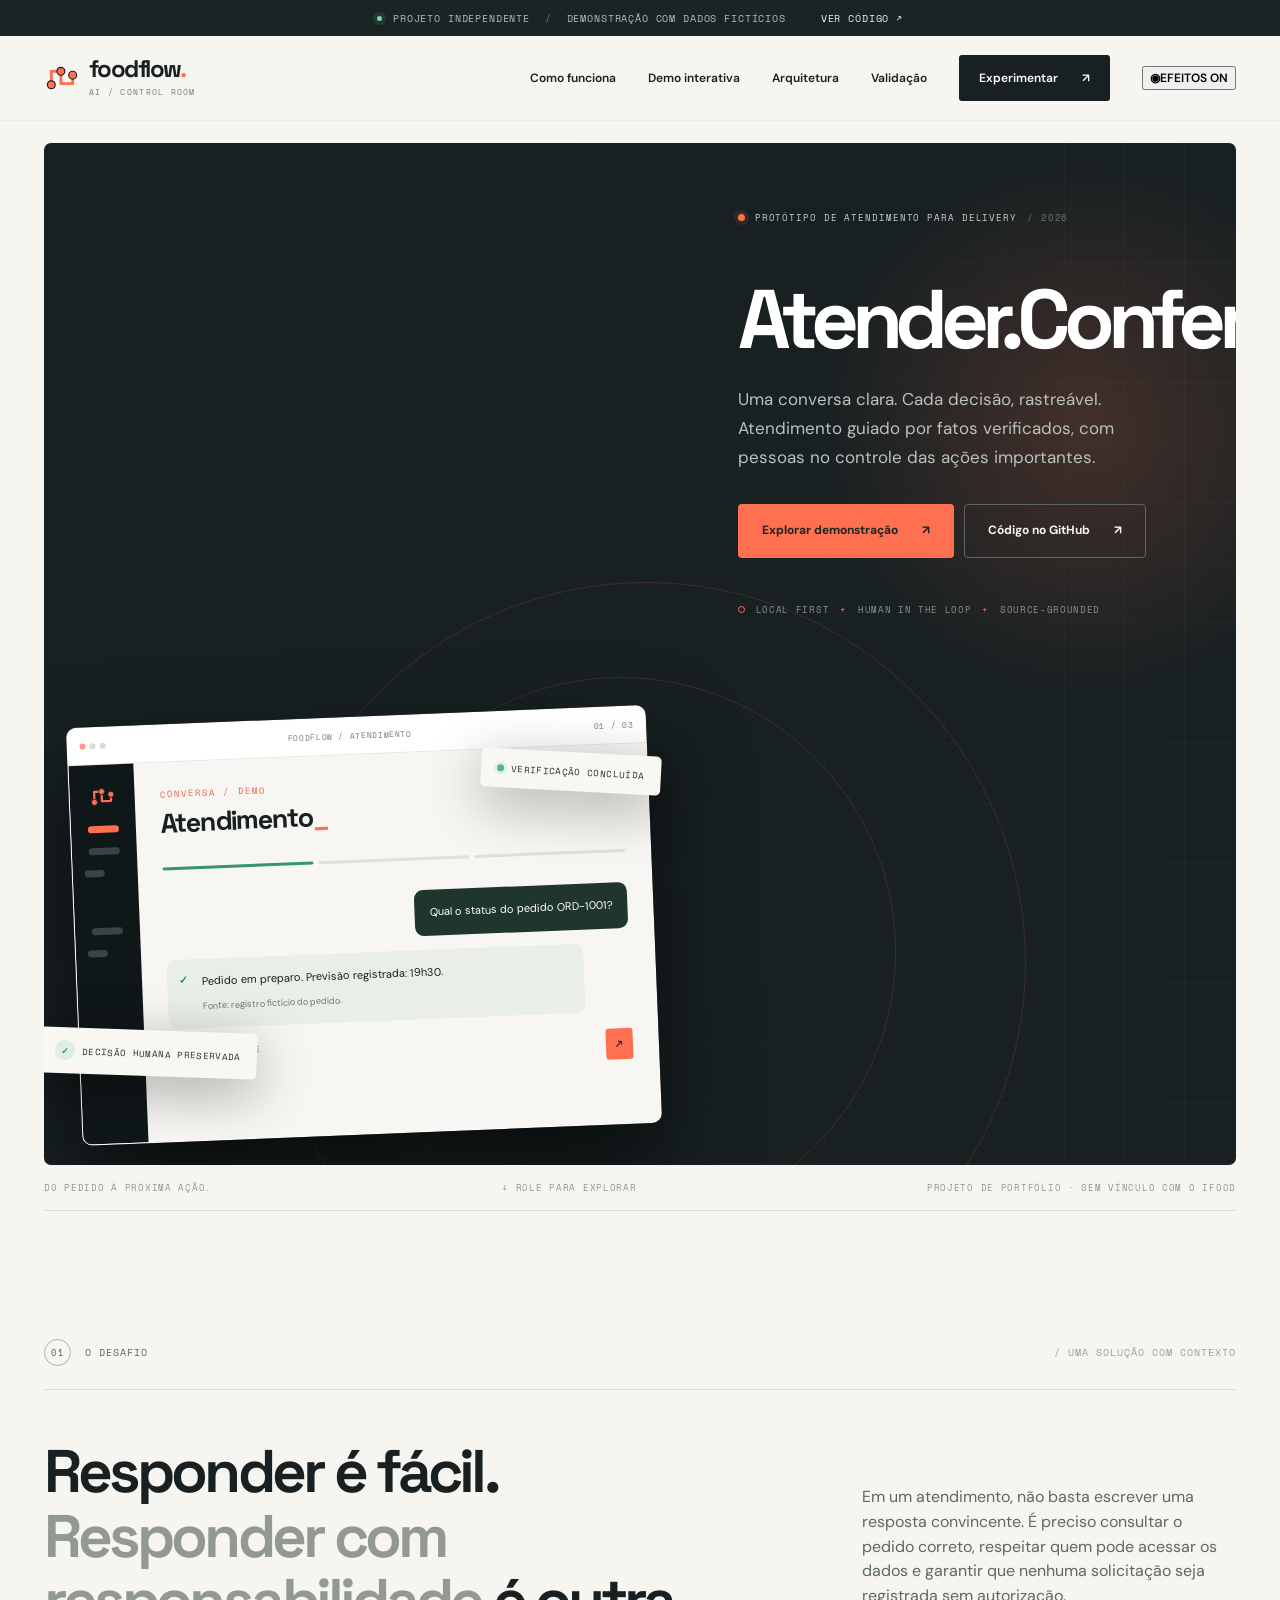
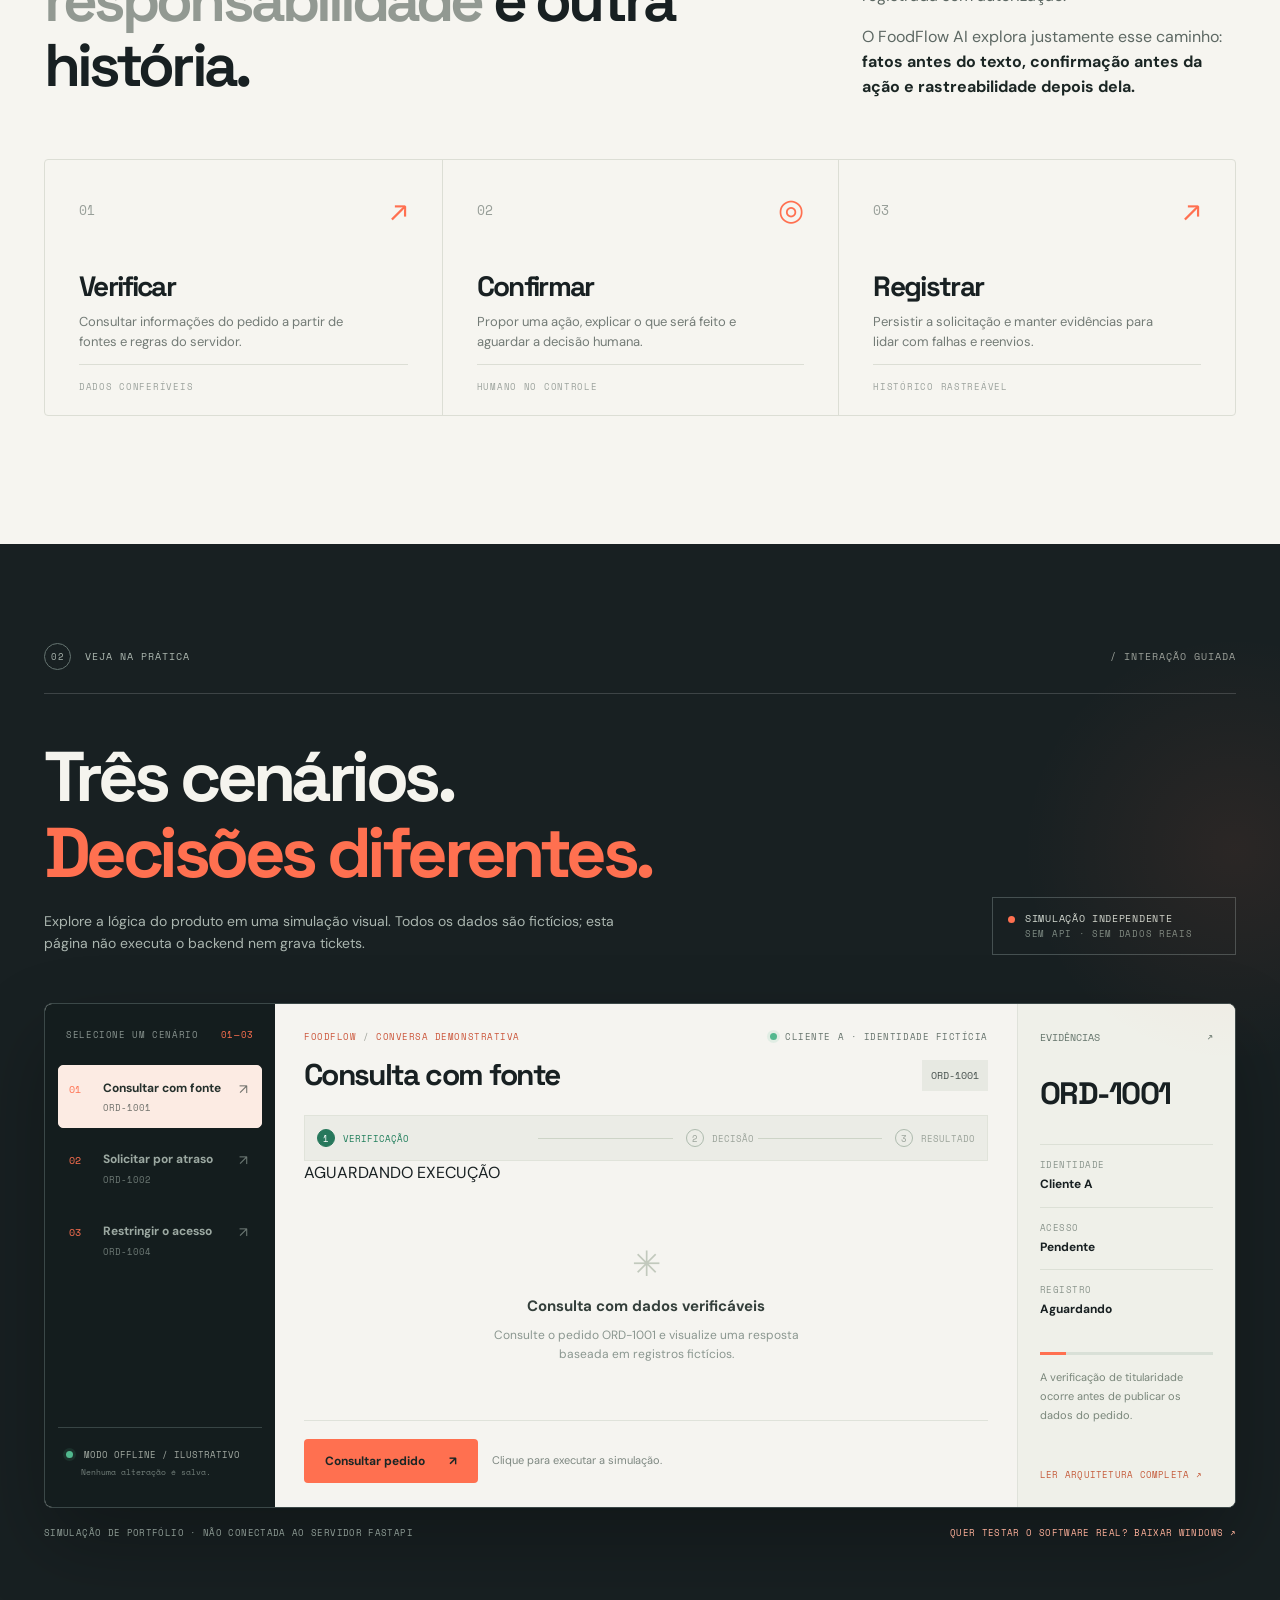
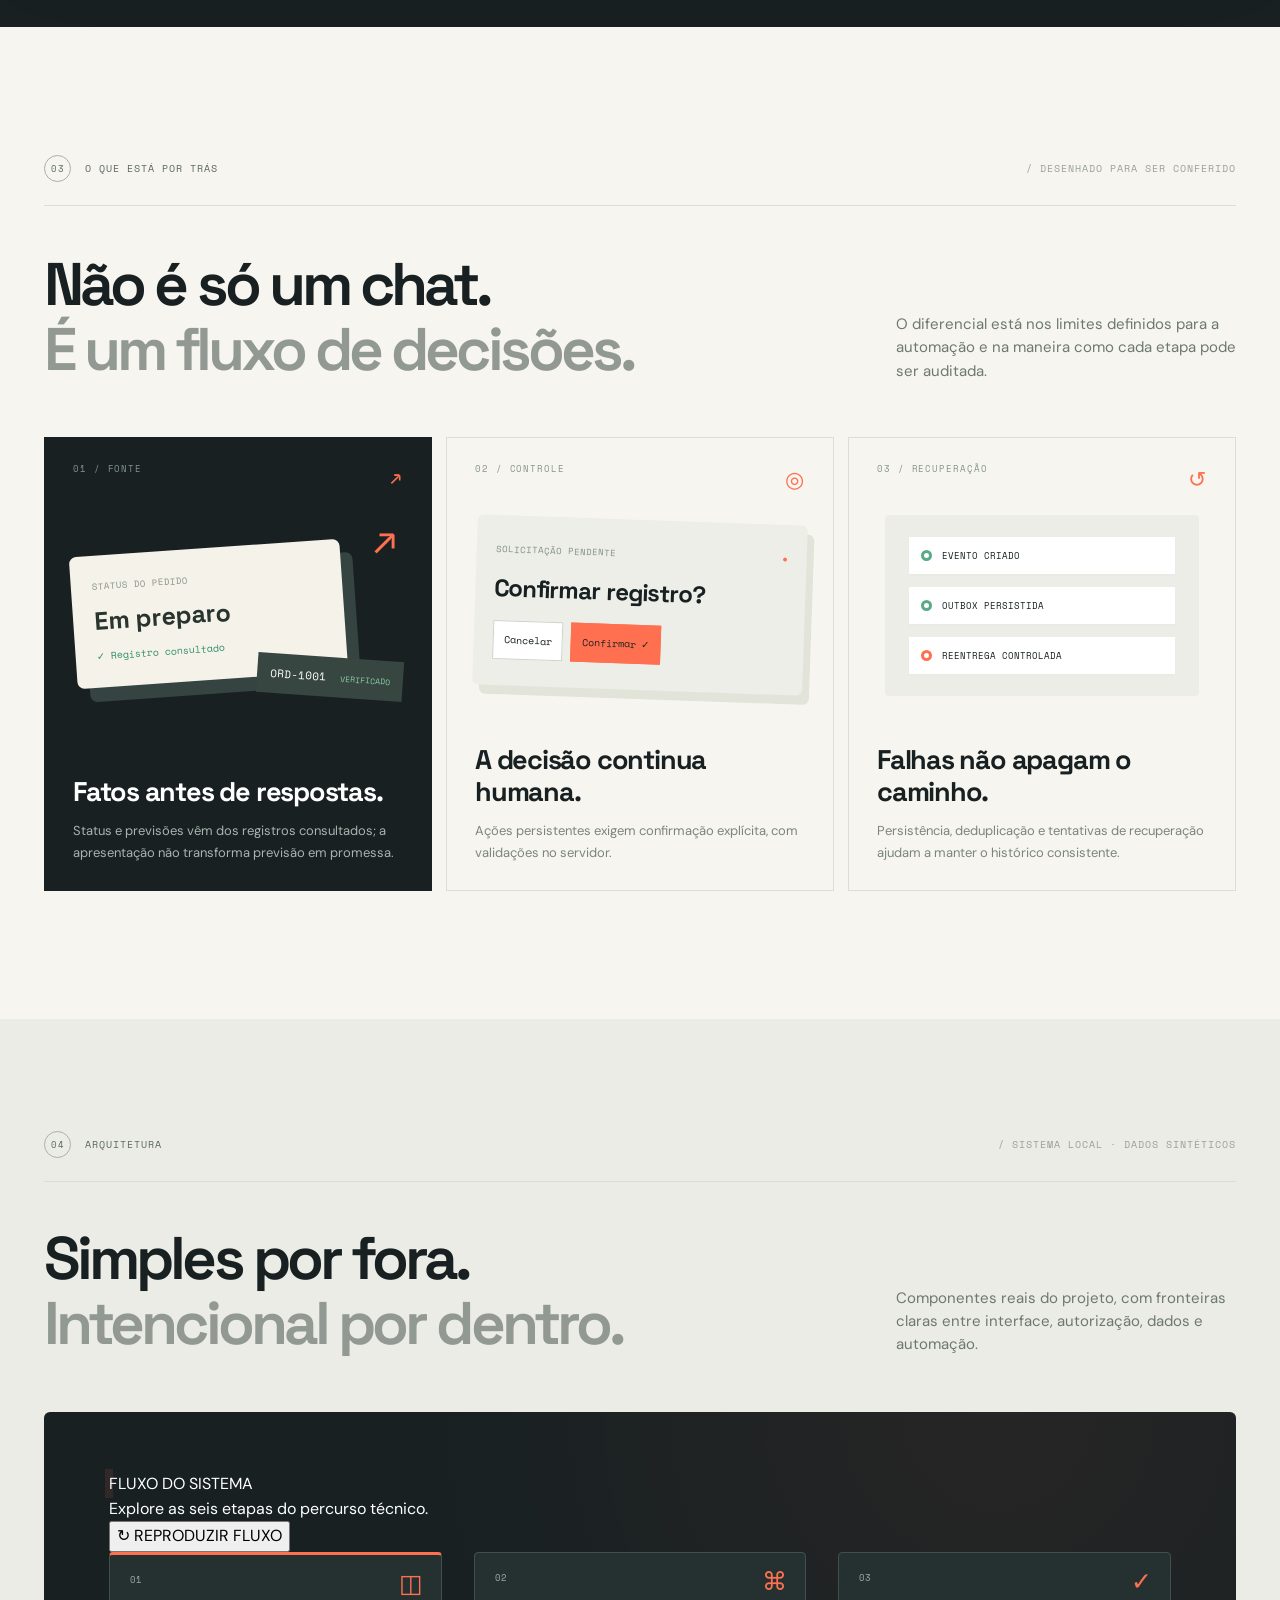
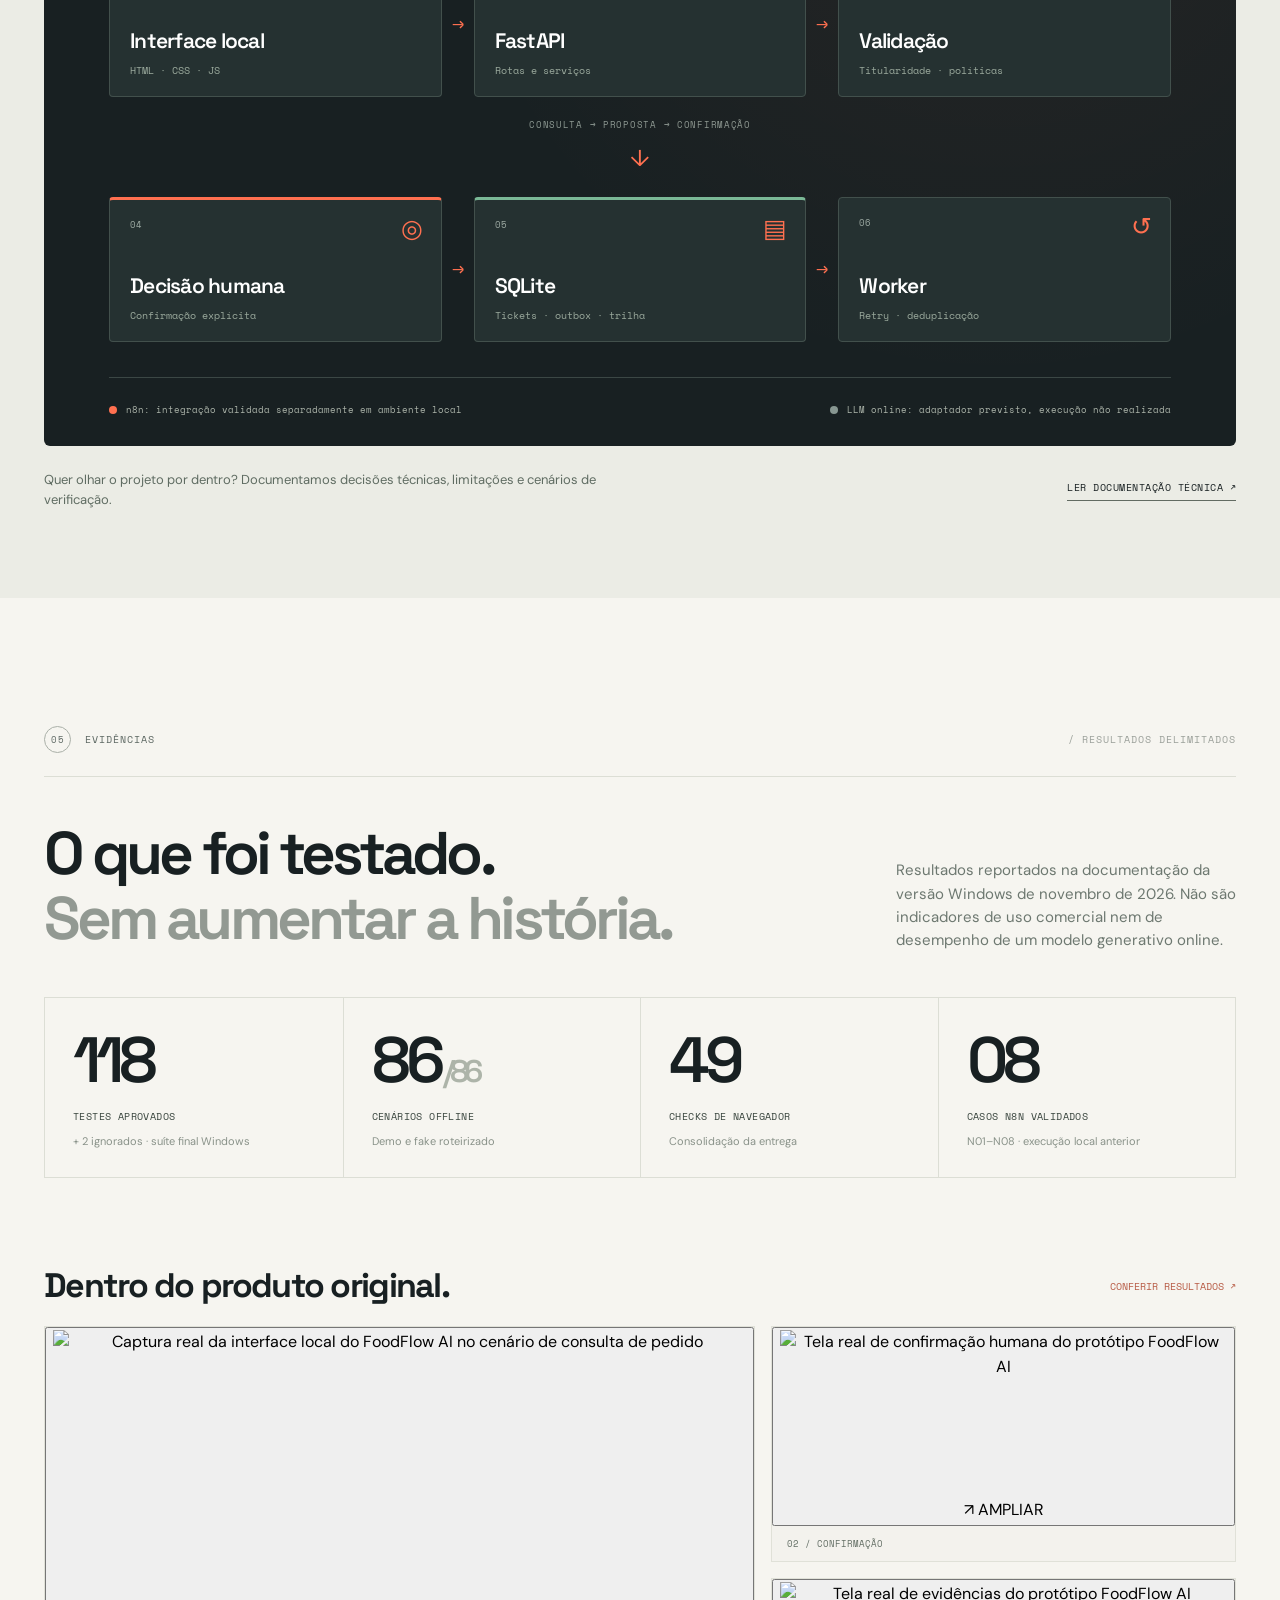
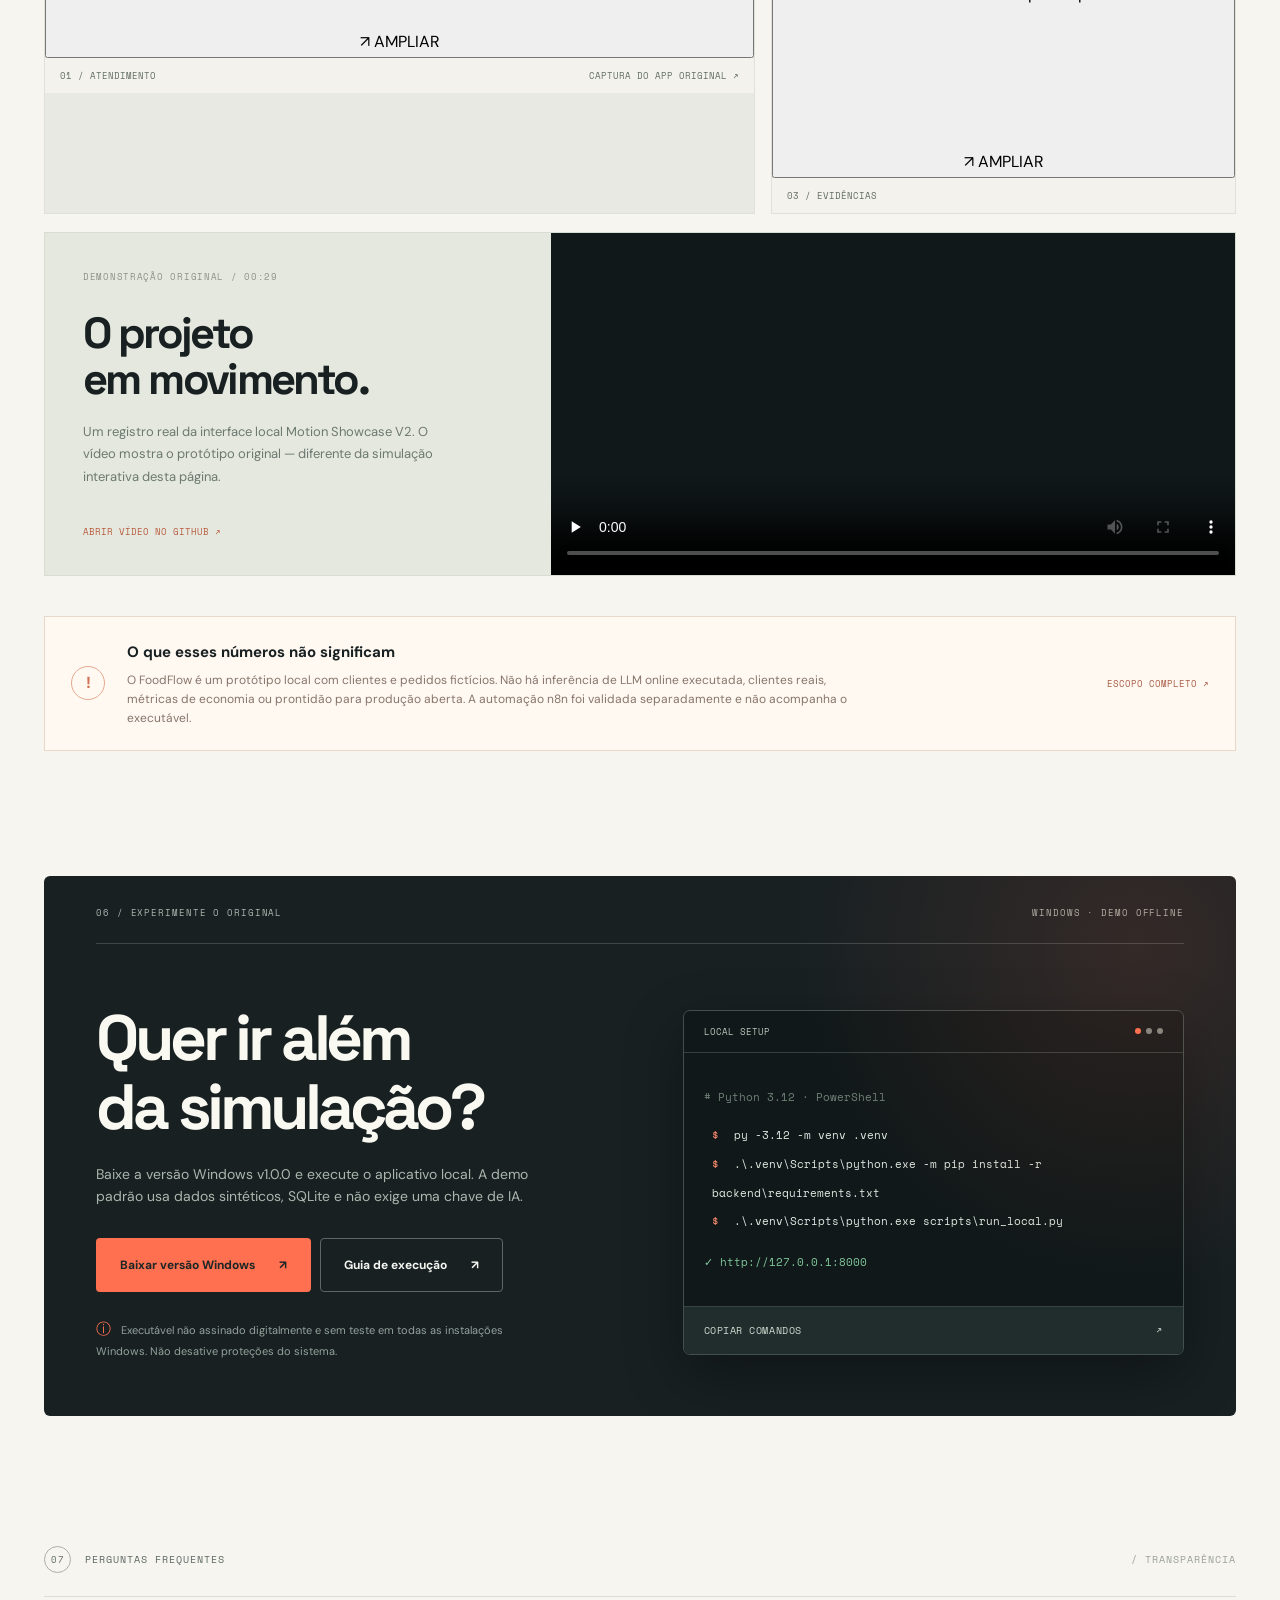
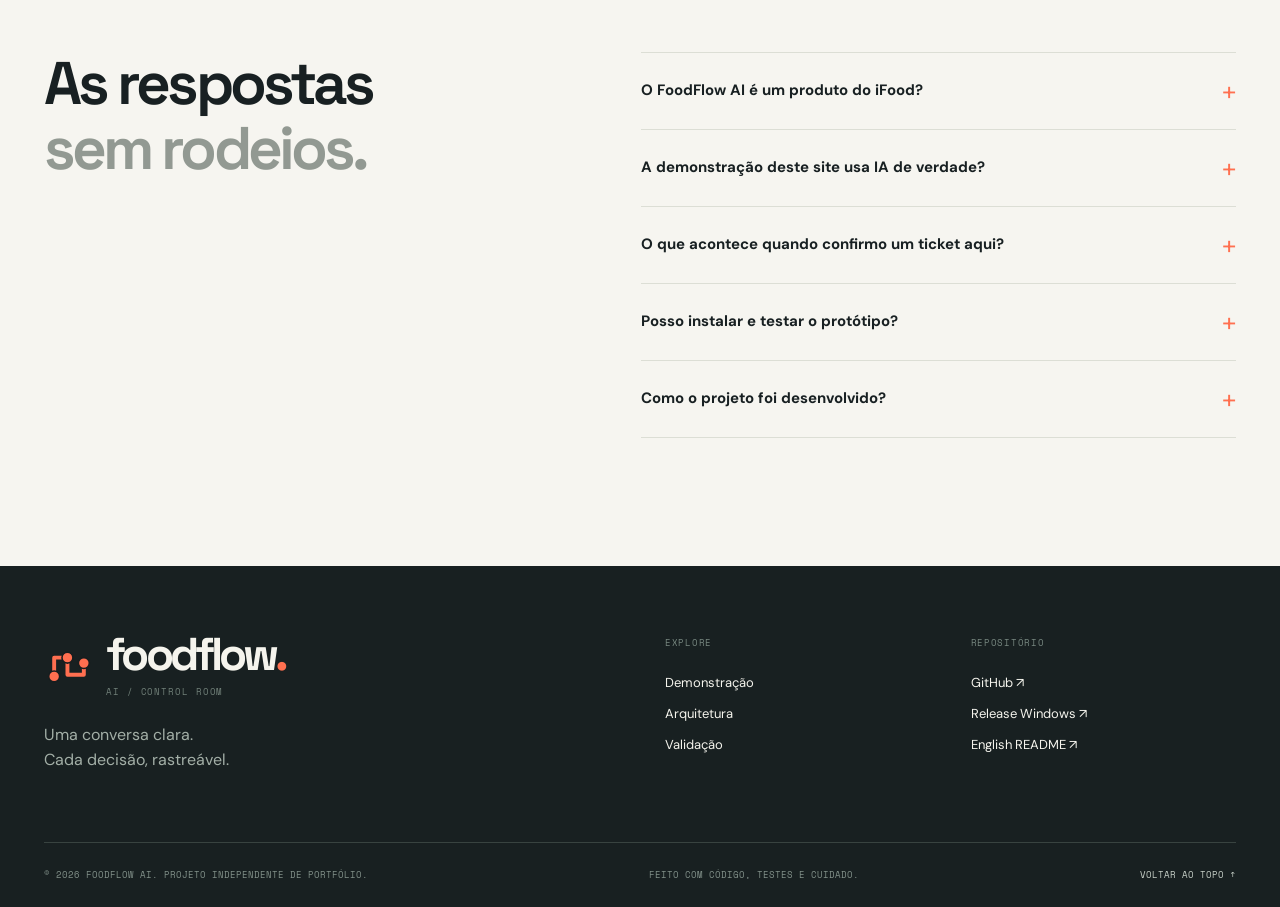
==== commit ab057740: "feat(showcase): cinematic motion markup, guided architecture, accessible gallery" ====
--- a/site/index.html
+++ b/site/index.html
@@ -1,179 +1,179 @@
-<!doctype html>
+<!DOCTYPE html>
+
 <html lang="pt-BR">
 <head>
-  <meta charset="utf-8">
-  <meta name="viewport" content="width=device-width, initial-scale=1">
-  <meta name="theme-color" content="#f6f5f0">
-  <meta name="description" content="FoodFlow AI: protótipo independente de atendimento para delivery. Consultas verificáveis, confirmação humana e automação recuperável. Explore os cenários e as evidências.">
-  <meta name="author" content="FoodFlow AI — projeto independente">
-  <meta name="robots" content="index, follow">
-  <meta property="og:type" content="website">
-  <meta property="og:locale" content="pt_BR">
-  <meta property="og:title" content="FoodFlow AI — Atender. Conferir. Resolver.">
-  <meta property="og:description" content="Uma conversa clara. Cada decisão, rastreável. Conheça o protótipo local de atendimento para delivery e explore uma demonstração visual com dados fictícios.">
-  <meta property="og:url" content="https://joseaugustocpedro.github.io/foodflow-ai/">
-  <meta property="og:image" content="https://raw.githubusercontent.com/joseaugustocpedro/foodflow-ai/main/media/atendimento.png">
-  <meta name="twitter:card" content="summary_large_image">
-  <link rel="canonical" href="https://joseaugustocpedro.github.io/foodflow-ai/">
-  <link rel="icon" href="./assets/favicon.svg" type="image/svg+xml">
-  <link rel="preconnect" href="https://fonts.googleapis.com">
-  <link rel="preconnect" href="https://fonts.gstatic.com" crossorigin>
-  <link href="https://fonts.googleapis.com/css2?family=DM+Sans:wght@400;500;600;700&family=Space+Grotesk:wght@400;500;600;700&family=Space+Mono:wght@400;700&display=swap" rel="stylesheet">
-  <link rel="stylesheet" href="./styles.css">
-  <title>FoodFlow AI — Atender. Conferir. Resolver.</title>
-  <script src="./app.js" defer></script>
+<meta charset="utf-8"/>
+<meta content="width=device-width, initial-scale=1" name="viewport"/>
+<meta content="#f6f5f0" name="theme-color"/>
+<meta content="FoodFlow AI: protótipo independente de atendimento para delivery. Consultas verificáveis, confirmação humana e automação recuperável. Explore os cenários e as evidências." name="description"/>
+<meta content="FoodFlow AI — projeto independente" name="author"/>
+<meta content="index, follow" name="robots"/>
+<meta content="website" property="og:type"/>
+<meta content="pt_BR" property="og:locale"/>
+<meta content="FoodFlow AI — Atender. Conferir. Resolver." property="og:title"/>
+<meta content="Uma conversa clara. Cada decisão, rastreável. Conheça o protótipo local de atendimento para delivery e explore uma demonstração visual com dados fictícios." property="og:description"/>
+<meta content="https://joseaugustocpedro.github.io/foodflow-ai/" property="og:url"/>
+<meta content="https://raw.githubusercontent.com/joseaugustocpedro/foodflow-ai/main/media/atendimento.png" property="og:image"/>
+<meta content="summary_large_image" name="twitter:card"/>
+<link href="https://joseaugustocpedro.github.io/foodflow-ai/" rel="canonical"/>
+<link href="./assets/favicon.svg" rel="icon" type="image/svg+xml"/>
+<link href="https://fonts.googleapis.com" rel="preconnect"/>
+<link crossorigin="" href="https://fonts.gstatic.com" rel="preconnect"/>
+<link href="https://fonts.googleapis.com/css2?family=DM+Sans:wght@400;500;600;700&amp;family=Space+Grotesk:wght@400;500;600;700&amp;family=Space+Mono:wght@400;700&amp;display=swap" rel="stylesheet"/>
+<link href="./styles.css" rel="stylesheet"/>
+<title>FoodFlow AI — Atender. Conferir. Resolver.</title>
+<script defer="" src="./app.js"></script>
+<script defer="" src="./motion.js"></script>
 </head>
 <body>
-  <a class="skip-link" href="#conteudo">Ir para o conteúdo</a>
-  <div class="announcement" role="note">
-    <span class="pulse-dot" aria-hidden="true"></span>
-    <span>PROJETO INDEPENDENTE <span class="announcement-divider">/</span> DEMONSTRAÇÃO COM DADOS FICTÍCIOS</span>
-    <a href="https://github.com/joseaugustocpedro/foodflow-ai" target="_blank" rel="noopener noreferrer">VER CÓDIGO <span aria-hidden="true">↗</span></a>
-  </div>
-  <header class="site-header" id="topo">
-    <nav class="nav container" aria-label="Navegação principal">
-      <a class="brand" href="#inicio" aria-label="FoodFlow AI — início">
-        <img src="./assets/mark.svg" alt="" width="36" height="36">
-        <span class="brand-word">foodflow<span class="brand-dot">.</span><small>AI / CONTROL ROOM</small></span>
-      </a>
-      <button class="mobile-menu" id="menu-toggle" type="button" aria-label="Abrir menu" aria-expanded="false" aria-controls="nav-links">
-        <span></span><span></span><span></span>
-      </button>
-      <div class="nav-links" id="nav-links">
-        <a href="#como-funciona">Como funciona</a>
-        <a href="#demo">Demo interativa</a>
-        <a href="#arquitetura">Arquitetura</a>
-        <a href="#evidencias">Validação</a>
-        <a href="#executar" class="nav-download">Experimentar <span aria-hidden="true">↗</span></a>
-      </div>
-    </nav>
-  </header>
-
-  <main id="conteudo">
-    <section class="hero container" id="inicio" aria-labelledby="hero-title">
-      <div class="hero-card">
-        <div class="hero-gridlines" aria-hidden="true"></div>
-        <div class="hero-copy reveal">
-          <div class="hero-kicker"><span class="signal" aria-hidden="true"></span> PROTÓTIPO DE ATENDIMENTO PARA DELIVERY <span class="kicker-slash">/ 2026</span></div>
-          <h1 id="hero-title">Atender.<br>Conferir.<br><em>Resolver.</em></h1>
-          <p>Uma conversa clara. Cada decisão, rastreável. Atendimento guiado por fatos verificados, com pessoas no controle das ações importantes.</p>
-          <div class="hero-actions">
-            <a href="#demo" class="btn btn-coral">Explorar demonstração <span aria-hidden="true">↗</span></a>
-            <a href="https://github.com/joseaugustocpedro/foodflow-ai" target="_blank" rel="noopener noreferrer" class="btn btn-outline-light">Código no GitHub <span aria-hidden="true">↗</span></a>
-          </div>
-          <div class="hero-bottom"><span class="tiny-ring"></span> LOCAL FIRST <span class="tiny-separator">+</span> HUMAN IN THE LOOP <span class="tiny-separator">+</span> SOURCE-GROUNDED</div>
-        </div>
-        <div class="hero-visual reveal delay-1" aria-label="Ilustração da interface do FoodFlow AI">
-          <div class="floating-badge floating-badge-top"><span class="small-green-dot"></span> VERIFICAÇÃO CONCLUÍDA</div>
-          <div class="hero-mini-window">
-            <div class="mini-top"><div class="mini-dots"><i></i><i></i><i></i></div><span>FOODFLOW / ATENDIMENTO</span><span class="mono-mini">01 / 03</span></div>
-            <div class="mini-layout">
-              <aside class="mini-sidebar">
-                <img src="./assets/mark.svg" width="28" height="28" alt="">
-                <div class="mini-line active"></div><div class="mini-line"></div><div class="mini-line short"></div>
-                <div class="mini-line space"></div><div class="mini-line short"></div>
-              </aside>
-              <div class="mini-main">
-                <div class="mini-label">CONVERSA / DEMO</div>
-                <h2>Atendimento<span class="mini-caret">_</span></h2>
-                <div class="mini-progress"><span class="progress-done"></span><span></span><span></span></div>
-                <div class="chat-line outgoing">Qual o status do pedido ORD-1001?</div>
-                <div class="chat-line incoming"><span class="check-badge">✓</span> Pedido em preparo. Previsão registrada: 19h30.<br><small>Fonte: registro fictício do pedido.</small></div>
-                <div class="mini-bottom"><span>RESPOSTA COM FONTE</span><span class="arrow-square">↗</span></div>
-              </div>
-            </div>
-          </div>
-          <div class="floating-badge floating-badge-bottom"><span class="badge-icon">✓</span> DECISÃO HUMANA PRESERVADA</div>
-          <div class="hero-orbit orbit-a" aria-hidden="true"></div><div class="hero-orbit orbit-b" aria-hidden="true"></div>
-        </div>
-      </div>
-      <div class="hero-caption"><span>DO PEDIDO À PRÓXIMA AÇÃO.</span><span>PROJETO DE PORTFÓLIO · SEM VÍNCULO COM O IFOOD</span></div>
-    </section>
-
-    <section class="intro section-pad container reveal" id="como-funciona">
-      <div class="section-head"><span class="eyebrow"><span class="eyebrow-index">01</span> O DESAFIO</span><span class="section-index">/ UMA SOLUÇÃO COM CONTEXTO</span></div>
-      <div class="intro-content">
-        <h2>Responder é fácil.<br><span>Responder com responsabilidade</span> é outra história.</h2>
-        <div class="intro-copy"><p>Em um atendimento, não basta escrever uma resposta convincente. É preciso consultar o pedido correto, respeitar quem pode acessar os dados e garantir que nenhuma solicitação seja registrada sem autorização.</p><p>O FoodFlow AI explora justamente esse caminho: <strong>fatos antes do texto, confirmação antes da ação e rastreabilidade depois dela.</strong></p></div>
-      </div>
-      <div class="pillars">
-        <article class="pillar"><div class="pillar-icon">01 <span>↗</span></div><h3>Verificar</h3><p>Consultar informações do pedido a partir de fontes e regras do servidor.</p><div class="pillar-bottom">DADOS CONFERÍVEIS</div></article>
-        <article class="pillar"><div class="pillar-icon">02 <span>◎</span></div><h3>Confirmar</h3><p>Propor uma ação, explicar o que será feito e aguardar a decisão humana.</p><div class="pillar-bottom">HUMANO NO CONTROLE</div></article>
-        <article class="pillar"><div class="pillar-icon">03 <span>↗</span></div><h3>Registrar</h3><p>Persistir a solicitação e manter evidências para lidar com falhas e reenvios.</p><div class="pillar-bottom">HISTÓRICO RASTREÁVEL</div></article>
-      </div>
-    </section>
-
-    <section class="demo-section" id="demo" aria-labelledby="demo-title">
-      <div class="container demo-container">
-        <div class="section-head section-head-light"><span class="eyebrow"><span class="eyebrow-index">02</span> VEJA NA PRÁTICA</span><span class="section-index">/ INTERAÇÃO GUIADA</span></div>
-        <div class="demo-heading reveal"><div><h2 id="demo-title">Três cenários.<br><em>Decisões diferentes.</em></h2><p>Explore a lógica do produto em uma simulação visual. Todos os dados são fictícios; esta página não executa o backend nem grava tickets.</p></div><div class="demo-disclaimer"><span class="orange-dot"></span><span>SIMULAÇÃO INDEPENDENTE<br><small>SEM API · SEM DADOS REAIS</small></span></div></div>
-        <div class="demo-workspace reveal">
-          <aside class="scenario-nav" aria-label="Cenários de demonstração">
-            <div class="scenario-nav-top"><span class="small-caps">SELECIONE UM CENÁRIO</span><span>01—03</span></div>
-            <div role="tablist" aria-label="Cenários do FoodFlow" class="scenario-tabs">
-              <button type="button" class="scenario-tab is-active" role="tab" id="tab-1001" aria-selected="true" aria-controls="demo-panel" data-scenario="1001"><span class="scenario-number">01</span><span><strong>Consultar com fonte</strong><small>ORD-1001</small></span><span class="tab-arrow">↗</span></button>
-              <button type="button" class="scenario-tab" role="tab" id="tab-1002" aria-selected="false" aria-controls="demo-panel" tabindex="-1" data-scenario="1002"><span class="scenario-number">02</span><span><strong>Solicitar por atraso</strong><small>ORD-1002</small></span><span class="tab-arrow">↗</span></button>
-              <button type="button" class="scenario-tab" role="tab" id="tab-1004" aria-selected="false" aria-controls="demo-panel" tabindex="-1" data-scenario="1004"><span class="scenario-number">03</span><span><strong>Restringir o acesso</strong><small>ORD-1004</small></span><span class="tab-arrow">↗</span></button>
-            </div>
-            <div class="scenario-note"><span class="small-green-dot"></span> MODO OFFLINE / ILUSTRATIVO<br><small>Nenhuma alteração é salva.</small></div>
-          </aside>
-          <div class="demo-main" id="demo-panel" role="tabpanel" aria-labelledby="tab-1001" tabindex="0">
-            <div class="demo-main-top"><div class="demo-main-label">FOODFLOW <span>/</span> CONVERSA DEMONSTRATIVA</div><div class="scenario-state"><span class="small-green-dot"></span> CLIENTE A · IDENTIDADE FICTÍCIA</div></div>
-            <div class="demo-main-title"><h3 id="scenario-title">Consulta com fonte</h3><span class="order-tag" id="scenario-order">ORD-1001</span></div>
-            <div class="stage-indicators" aria-label="Etapas do fluxo"><div class="stage is-current"><span>1</span> VERIFICAÇÃO</div><div class="stage"><span>2</span> DECISÃO</div><div class="stage"><span>3</span> RESULTADO</div></div>
-            <div class="chat-area" id="chat-area" aria-live="polite" aria-relevant="additions text">
-              <div class="chat-placeholder"><div class="placeholder-symbol">✳</div><strong id="scenario-placeholder">Consulta com dados verificáveis</strong><p id="scenario-description">Consulte o pedido ORD-1001 e visualize uma resposta baseada em registros fictícios.</p></div>
-            </div>
-            <div class="demo-actions" id="demo-actions"><button id="demo-run" type="button" class="btn btn-coral btn-demo">Consultar pedido <span aria-hidden="true">↗</span></button><span id="demo-action-hint">Clique para executar a simulação.</span></div>
-          </div>
-          <aside class="evidence-panel"><div class="evidence-panel-title">EVIDÊNCIAS <span aria-hidden="true">↗</span></div><div class="evidence-big" id="evidence-order">ORD-1001</div><div class="evidence-row"><span>IDENTIDADE</span><strong id="evidence-identity">Cliente A</strong></div><div class="evidence-row"><span>ACESSO</span><strong id="evidence-access">Pendente</strong></div><div class="evidence-row"><span>REGISTRO</span><strong id="evidence-record">Aguardando</strong></div><div class="evidence-line"></div><p id="evidence-note">A verificação de titularidade ocorre antes de publicar os dados do pedido.</p><a href="https://github.com/joseaugustocpedro/foodflow-ai/blob/main/docs/ARCHITECTURE.md" target="_blank" rel="noopener noreferrer">LER ARQUITETURA COMPLETA ↗</a></aside>
-        </div>
-        <div class="demo-bottomline"><span>SIMULAÇÃO DE PORTFÓLIO · NÃO CONECTADA AO SERVIDOR FASTAPI</span><a href="https://github.com/joseaugustocpedro/foodflow-ai/releases/tag/v1.0.0" target="_blank" rel="noopener noreferrer">QUER TESTAR O SOFTWARE REAL? BAIXAR WINDOWS ↗</a></div>
-      </div>
-    </section>
-
-    <section class="section-pad container feature-section" id="principios">
-      <div class="section-head"><span class="eyebrow"><span class="eyebrow-index">03</span> O QUE ESTÁ POR TRÁS</span><span class="section-index">/ DESENHADO PARA SER CONFERIDO</span></div>
-      <div class="features-top reveal"><h2>Não é só um chat.<br><span>É um fluxo de decisões.</span></h2><p>O diferencial está nos limites definidos para a automação e na maneira como cada etapa pode ser auditada.</p></div>
-      <div class="feature-grid">
-        <article class="feature-tile feature-tile-dark reveal"><div class="tile-meta"><span>01 / FONTE</span><span>↗</span></div><div class="tile-illustration illustration-source" aria-hidden="true"><div class="source-card"><span>STATUS DO PEDIDO</span><strong>Em preparo</strong><small>✓ Registro consultado</small></div><span class="source-connector">↗</span><div class="source-ticket">ORD-1001 <span>VERIFICADO</span></div></div><h3>Fatos antes de respostas.</h3><p>Status e previsões vêm dos registros consultados; a apresentação não transforma previsão em promessa.</p></article>
-        <article class="feature-tile reveal delay-1"><div class="tile-meta"><span>02 / CONTROLE</span><span>◎</span></div><div class="tile-illustration illustration-approval" aria-hidden="true"><div class="approval-top">SOLICITAÇÃO PENDENTE <span>●</span></div><div class="approval-title">Confirmar registro?</div><div class="approval-buttons"><span>Cancelar</span><span>Confirmar ✓</span></div></div><h3>A decisão continua humana.</h3><p>Ações persistentes exigem confirmação explícita, com validações no servidor.</p></article>
-        <article class="feature-tile reveal delay-2"><div class="tile-meta"><span>03 / RECUPERAÇÃO</span><span>↺</span></div><div class="tile-illustration illustration-retry" aria-hidden="true"><div><span class="retry-dot"></span> EVENTO CRIADO</div><div><span class="retry-dot"></span> OUTBOX PERSISTIDA</div><div><span class="retry-dot last"></span> REENTREGA CONTROLADA</div></div><h3>Falhas não apagam o caminho.</h3><p>Persistência, deduplicação e tentativas de recuperação ajudam a manter o histórico consistente.</p></article>
-      </div>
-    </section>
-
-    <section class="architecture-section" id="arquitetura">
-      <div class="container">
-        <div class="section-head"><span class="eyebrow"><span class="eyebrow-index">04</span> ARQUITETURA</span><span class="section-index">/ SISTEMA LOCAL · DADOS SINTÉTICOS</span></div>
-        <div class="architecture-heading reveal"><h2>Simples por fora.<br><span>Intencional por dentro.</span></h2><p>Componentes reais do projeto, com fronteiras claras entre interface, autorização, dados e automação.</p></div>
-        <div class="architecture-diagram reveal" role="img" aria-label="Fluxo arquitetural: interface local para FastAPI, validação do pedido, regras e confirmação humana, persistência SQLite e worker. n8n foi testado separadamente e o LLM online não foi executado.">
-          <div class="architecture-row architecture-row-main"><div class="arch-node arch-ui"><span class="arch-number">01</span><span class="arch-glyph">◫</span><strong>Interface local</strong><small>HTML · CSS · JS</small></div><div class="arch-line"><span>→</span></div><div class="arch-node arch-api"><span class="arch-number">02</span><span class="arch-glyph">⌘</span><strong>FastAPI</strong><small>Rotas e serviços</small></div><div class="arch-line"><span>→</span></div><div class="arch-node arch-validation"><span class="arch-number">03</span><span class="arch-glyph">✓</span><strong>Validação</strong><small>Titularidade · políticas</small></div></div>
-          <div class="architecture-down"><div class="arch-down-label">CONSULTA → PROPOSTA → CONFIRMAÇÃO</div><span>↓</span></div>
-          <div class="architecture-row architecture-row-second"><div class="arch-node arch-human"><span class="arch-number">04</span><span class="arch-glyph">◎</span><strong>Decisão humana</strong><small>Confirmação explícita</small></div><div class="arch-line"><span>→</span></div><div class="arch-node arch-db"><span class="arch-number">05</span><span class="arch-glyph">▤</span><strong>SQLite</strong><small>Tickets · outbox · trilha</small></div><div class="arch-line"><span>→</span></div><div class="arch-node arch-worker"><span class="arch-number">06</span><span class="arch-glyph">↺</span><strong>Worker</strong><small>Retry · deduplicação</small></div></div>
-          <div class="arch-footnotes"><span><i class="footnote-orange"></i> n8n: integração validada separadamente em ambiente local</span><span><i class="footnote-gray"></i> LLM online: adaptador previsto, execução não realizada</span></div>
-        </div>
-        <div class="arch-cta"><p>Quer olhar o projeto por dentro? Documentamos decisões técnicas, limitações e cenários de verificação.</p><a class="text-link" href="https://github.com/joseaugustocpedro/foodflow-ai/blob/main/docs/ARCHITECTURE.md" target="_blank" rel="noopener noreferrer">LER DOCUMENTAÇÃO TÉCNICA ↗</a></div>
-      </div>
-    </section>
-
-    <section class="section-pad container proof-section" id="evidencias">
-      <div class="section-head"><span class="eyebrow"><span class="eyebrow-index">05</span> EVIDÊNCIAS</span><span class="section-index">/ RESULTADOS DELIMITADOS</span></div>
-      <div class="proof-heading reveal"><h2>O que foi testado.<br><span>Sem aumentar a história.</span></h2><p>Resultados reportados na documentação da versão Windows de novembro de 2026. Não são indicadores de uso comercial nem de desempenho de um modelo generativo online.</p></div>
-      <div class="stats-grid reveal"><div class="stat"><span class="stat-value">118</span><span class="stat-label">TESTES APROVADOS</span><small>+ 2 ignorados · suíte final Windows</small></div><div class="stat"><span class="stat-value">86<span class="stat-slash">/86</span></span><span class="stat-label">CENÁRIOS OFFLINE</span><small>Demo e fake roteirizado</small></div><div class="stat"><span class="stat-value">49</span><span class="stat-label">CHECKS DE NAVEGADOR</span><small>Consolidação da entrega</small></div><div class="stat"><span class="stat-value">08</span><span class="stat-label">CASOS N8N VALIDADOS</span><small>N01–N08 · execução local anterior</small></div></div>
-      <div class="proof-gallery">
-        <div class="gallery-heading"><h3>Dentro do produto original.</h3><a href="https://github.com/joseaugustocpedro/foodflow-ai/blob/main/docs/VERIFICACAO.md" target="_blank" rel="noopener noreferrer">CONFERIR RESULTADOS ↗</a></div>
-        <div class="gallery-grid"><figure class="gallery-main"><img src="https://raw.githubusercontent.com/joseaugustocpedro/foodflow-ai/main/media/atendimento.png" alt="Captura real da interface local do FoodFlow AI no cenário de consulta de pedido" loading="lazy" decoding="async"><figcaption><span>01 / ATENDIMENTO</span><span>CAPTURA DO APP ORIGINAL ↗</span></figcaption></figure><div class="gallery-side"><figure><img src="https://raw.githubusercontent.com/joseaugustocpedro/foodflow-ai/main/media/confirmacao.png" alt="Tela real de confirmação humana do protótipo FoodFlow AI" loading="lazy" decoding="async"><figcaption>02 / CONFIRMAÇÃO</figcaption></figure><figure><img src="https://raw.githubusercontent.com/joseaugustocpedro/foodflow-ai/main/media/evidencias.png" alt="Tela real de evidências do protótipo FoodFlow AI" loading="lazy" decoding="async"><figcaption>03 / EVIDÊNCIAS</figcaption></figure></div></div>
-      </div>
-      <div class="video-feature reveal"><div class="video-feature-copy"><span class="video-eyebrow">DEMONSTRAÇÃO ORIGINAL / 00:29</span><h3>O projeto<br>em movimento.</h3><p>Um registro real da interface local Motion Showcase V2. O vídeo mostra o protótipo original — diferente da simulação interativa desta página.</p><a href="https://github.com/joseaugustocpedro/foodflow-ai/blob/main/media/foodflow-demo-29s.webm" target="_blank" rel="noopener noreferrer">ABRIR VÍDEO NO GITHUB ↗</a></div><div class="video-frame"><video controls preload="none" playsinline poster="https://raw.githubusercontent.com/joseaugustocpedro/foodflow-ai/main/media/atendimento.png" aria-label="Demonstração real de 29 segundos do FoodFlow AI"><source src="https://raw.githubusercontent.com/joseaugustocpedro/foodflow-ai/main/media/foodflow-demo-29s.webm" type="video/webm">Seu navegador não reproduz WebM. Use o link para assistir no GitHub.</video></div></div>
-      <div class="limitations"><div class="limitation-icon">!</div><div><strong>O que esses números não significam</strong><p>O FoodFlow é um protótipo local com clientes e pedidos fictícios. Não há inferência de LLM online executada, clientes reais, métricas de economia ou prontidão para produção aberta. A automação n8n foi validada separadamente e não acompanha o executável.</p></div><a href="https://github.com/joseaugustocpedro/foodflow-ai/blob/main/docs/VERIFICACAO.md" target="_blank" rel="noopener noreferrer">ESCOPO COMPLETO ↗</a></div>
-    </section>
-
-    <section class="run-section" id="executar"><div class="container"><div class="run-card reveal"><div class="run-card-top"><span>06 / EXPERIMENTE O ORIGINAL</span><span>WINDOWS · DEMO OFFLINE</span></div><div class="run-grid"><div><h2>Quer ir além<br>da simulação?</h2><p>Baixe a versão Windows v1.0.0 e execute o aplicativo local. A demo padrão usa dados sintéticos, SQLite e não exige uma chave de IA.</p><div class="run-buttons"><a class="btn btn-coral" href="https://github.com/joseaugustocpedro/foodflow-ai/releases/download/v1.0.0/FoodFlow_Windows_v1.0.0.zip" target="_blank" rel="noopener noreferrer">Baixar versão Windows <span aria-hidden="true">↗</span></a><a class="btn btn-outline-light" href="https://github.com/joseaugustocpedro/foodflow-ai/blob/main/docs/EXECUCAO.md" target="_blank" rel="noopener noreferrer">Guia de execução <span aria-hidden="true">↗</span></a></div><p class="run-warning"><span aria-hidden="true">ⓘ</span> Executável não assinado digitalmente e sem teste em todas as instalações Windows. Não desative proteções do sistema.</p></div><div class="run-terminal"><div class="terminal-header"><span>LOCAL SETUP</span><span><i></i><i></i><i></i></span></div><div class="terminal-code"><span class="term-comment"># Python 3.12 · PowerShell</span><div><span class="term-sign">$</span> py -3.12 -m venv .venv</div><div><span class="term-sign">$</span> .\.venv\Scripts\python.exe -m pip install -r backend\requirements.txt</div><div><span class="term-sign">$</span> .\.venv\Scripts\python.exe scripts\run_local.py</div><span class="term-success">✓ http://127.0.0.1:8000</span></div><button id="copy-command" class="copy-command" type="button">COPIAR COMANDOS <span aria-hidden="true">↗</span></button></div></div></div></div></section>
-
-    <section class="faq-section container section-pad"><div class="section-head"><span class="eyebrow"><span class="eyebrow-index">07</span> PERGUNTAS FREQUENTES</span><span class="section-index">/ TRANSPARÊNCIA</span></div><div class="faq-layout"><h2>As respostas<br><span>sem rodeios.</span></h2><div class="faq-list"><details><summary>O FoodFlow AI é um produto do iFood? <span>+</span></summary><p>Não. É um projeto independente de portfólio, sem vínculo com o iFood ou com operações reais de delivery.</p></details><details><summary>A demonstração deste site usa IA de verdade? <span>+</span></summary><p>Não. Esta página é uma simulação visual e determinística de três fluxos documentados. O projeto original possui um adaptador para LLM, mas sua execução online ainda não foi realizada.</p></details><details><summary>O que acontece quando confirmo um ticket aqui? <span>+</span></summary><p>Somente a interface muda para ilustrar a decisão. Este site não envia dados ao backend nem persiste solicitações. A persistência real em SQLite pode ser observada no aplicativo local.</p></details><details><summary>Posso instalar e testar o protótipo? <span>+</span></summary><p>Sim. A release pública v1.0.0 disponibiliza um pacote Windows. O código-fonte também pode ser executado localmente com Python 3.12. Leia as instruções e os limites antes de utilizar.</p></details><details><summary>Como o projeto foi desenvolvido? <span>+</span></summary><p>Com direção, requisitos e validação humana, além de implementação assistida pelo Codex. O repositório apresenta arquitetura, código, evidências de testes e limitações do projeto.</p></details></div></div></section>
-  </main>
-
-  <footer class="site-footer"><div class="container"><div class="footer-top"><div class="footer-intro"><div class="footer-mark"><img src="./assets/mark.svg" alt="" width="50" height="50"><span>foodflow<span>.</span><small>AI / CONTROL ROOM</small></span></div><p>Uma conversa clara.<br>Cada decisão, rastreável.</p></div><div class="footer-links"><div><span>EXPLORE</span><a href="#demo">Demonstração</a><a href="#arquitetura">Arquitetura</a><a href="#evidencias">Validação</a></div><div><span>REPOSITÓRIO</span><a href="https://github.com/joseaugustocpedro/foodflow-ai" target="_blank" rel="noopener noreferrer">GitHub ↗</a><a href="https://github.com/joseaugustocpedro/foodflow-ai/releases/tag/v1.0.0" target="_blank" rel="noopener noreferrer">Release Windows ↗</a><a href="https://github.com/joseaugustocpedro/foodflow-ai/blob/main/README_EN.md" target="_blank" rel="noopener noreferrer">English README ↗</a></div></div></div><div class="footer-bottom"><span>© 2026 FOODFLOW AI. PROJETO INDEPENDENTE DE PORTFÓLIO.</span><span>FEITO COM CÓDIGO, TESTES E CUIDADO.</span><a href="#topo">VOLTAR AO TOPO ↑</a></div></div></footer>
-  <div class="toast" id="toast" role="status" aria-live="polite"></div>
+<a class="skip-link" href="#conteudo">Ir para o conteúdo</a>
+<div aria-hidden="true" class="scroll-progress"><span id="scroll-progress-fill"></span></div>
+<div class="announcement" role="note">
+<span aria-hidden="true" class="pulse-dot"></span>
+<span>PROJETO INDEPENDENTE <span class="announcement-divider">/</span> DEMONSTRAÇÃO COM DADOS FICTÍCIOS</span>
+<a href="https://github.com/joseaugustocpedro/foodflow-ai" rel="noopener noreferrer" target="_blank">VER CÓDIGO <span aria-hidden="true">↗</span></a>
+</div>
+<header class="site-header" id="topo">
+<nav aria-label="Navegação principal" class="nav container">
+<a aria-label="FoodFlow AI — início" class="brand" href="#inicio">
+<img alt="" height="36" src="./assets/mark.svg" width="36"/>
+<span class="brand-word">foodflow<span class="brand-dot">.</span><small>AI / CONTROL ROOM</small></span>
+</a>
+<button aria-controls="nav-links" aria-expanded="false" aria-label="Abrir menu" class="mobile-menu" id="menu-toggle" type="button">
+<span></span><span></span><span></span>
+</button>
+<div class="nav-links" id="nav-links">
+<a href="#como-funciona">Como funciona</a>
+<a href="#demo">Demo interativa</a>
+<a href="#arquitetura">Arquitetura</a>
+<a href="#evidencias">Validação</a>
+<a class="nav-download" href="#executar">Experimentar <span aria-hidden="true">↗</span></a>
+<button aria-label="Desativar animações" aria-pressed="false" class="motion-toggle" id="motion-toggle" title="Ativar ou pausar as animações" type="button">
+<span aria-hidden="true" class="motion-icon">◉</span><span class="motion-label">EFEITOS ON</span>
+</button>
+</div>
+</nav>
+</header>
+<main id="conteudo">
+<section aria-labelledby="hero-title" class="hero container" id="inicio">
+<div class="hero-card">
+<div aria-hidden="true" class="hero-gridlines"></div>
+<div aria-hidden="true" class="hero-beam"></div>
+<div class="hero-copy reveal">
+<div class="hero-kicker"><span aria-hidden="true" class="signal"></span> PROTÓTIPO DE ATENDIMENTO PARA DELIVERY <span class="kicker-slash">/ 2026</span></div>
+<h1 id="hero-title"><span class="hero-line"><span class="hero-line-inner">Atender.</span></span><span class="hero-line"><span class="hero-line-inner">Conferir.</span></span><span class="hero-line"><em class="hero-line-inner">Resolver.</em></span></h1>
+<p>Uma conversa clara. Cada decisão, rastreável. Atendimento guiado por fatos verificados, com pessoas no controle das ações importantes.</p>
+<div class="hero-actions">
+<a class="btn btn-coral" href="#demo">Explorar demonstração <span aria-hidden="true">↗</span></a>
+<a class="btn btn-outline-light" href="https://github.com/joseaugustocpedro/foodflow-ai" rel="noopener noreferrer" target="_blank">Código no GitHub <span aria-hidden="true">↗</span></a>
+</div>
+<div class="hero-bottom"><span class="tiny-ring"></span> LOCAL FIRST <span class="tiny-separator">+</span> HUMAN IN THE LOOP <span class="tiny-separator">+</span> SOURCE-GROUNDED</div>
+</div>
+<div aria-label="Ilustração da interface do FoodFlow AI" class="hero-visual reveal delay-1">
+<div class="floating-badge floating-badge-top"><span class="small-green-dot"></span> VERIFICAÇÃO CONCLUÍDA</div>
+<div class="hero-mini-window">
+<div class="mini-top"><div class="mini-dots"><i></i><i></i><i></i></div><span>FOODFLOW / ATENDIMENTO</span><span class="mono-mini">01 / 03</span></div>
+<div class="mini-layout">
+<aside class="mini-sidebar">
+<img alt="" height="28" src="./assets/mark.svg" width="28"/>
+<div class="mini-line active"></div><div class="mini-line"></div><div class="mini-line short"></div>
+<div class="mini-line space"></div><div class="mini-line short"></div>
+</aside>
+<div class="mini-main">
+<div class="mini-label">CONVERSA / DEMO</div>
+<h2>Atendimento<span class="mini-caret">_</span></h2>
+<div class="mini-progress"><span class="progress-done"></span><span></span><span></span></div>
+<div class="chat-line outgoing">Qual o status do pedido ORD-1001?</div>
+<div class="chat-line incoming"><span class="check-badge">✓</span> Pedido em preparo. Previsão registrada: 19h30.<br/><small>Fonte: registro fictício do pedido.</small></div>
+<div class="mini-bottom"><span>RESPOSTA COM FONTE</span><span class="arrow-square">↗</span></div>
+</div>
+</div>
+</div>
+<div class="floating-badge floating-badge-bottom"><span class="badge-icon">✓</span> DECISÃO HUMANA PRESERVADA</div>
+<div aria-hidden="true" class="hero-orbit orbit-a"></div><div aria-hidden="true" class="hero-orbit orbit-b"></div>
+</div>
+</div>
+<div class="hero-caption"><span>DO PEDIDO À PRÓXIMA AÇÃO.</span><span aria-hidden="true" class="scroll-hint"><span class="scroll-hint-icon">↓</span> ROLE PARA EXPLORAR</span><span>PROJETO DE PORTFÓLIO · SEM VÍNCULO COM O IFOOD</span></div>
+</section>
+<section class="intro section-pad container reveal" id="como-funciona">
+<div class="section-head"><span class="eyebrow"><span class="eyebrow-index">01</span> O DESAFIO</span><span class="section-index">/ UMA SOLUÇÃO COM CONTEXTO</span></div>
+<div class="intro-content">
+<h2>Responder é fácil.<br/><span>Responder com responsabilidade</span> é outra história.</h2>
+<div class="intro-copy"><p>Em um atendimento, não basta escrever uma resposta convincente. É preciso consultar o pedido correto, respeitar quem pode acessar os dados e garantir que nenhuma solicitação seja registrada sem autorização.</p><p>O FoodFlow AI explora justamente esse caminho: <strong>fatos antes do texto, confirmação antes da ação e rastreabilidade depois dela.</strong></p></div>
+</div>
+<div class="pillars">
+<article class="pillar"><div class="pillar-icon">01 <span>↗</span></div><h3>Verificar</h3><p>Consultar informações do pedido a partir de fontes e regras do servidor.</p><div class="pillar-bottom">DADOS CONFERÍVEIS</div></article>
+<article class="pillar"><div class="pillar-icon">02 <span>◎</span></div><h3>Confirmar</h3><p>Propor uma ação, explicar o que será feito e aguardar a decisão humana.</p><div class="pillar-bottom">HUMANO NO CONTROLE</div></article>
+<article class="pillar"><div class="pillar-icon">03 <span>↗</span></div><h3>Registrar</h3><p>Persistir a solicitação e manter evidências para lidar com falhas e reenvios.</p><div class="pillar-bottom">HISTÓRICO RASTREÁVEL</div></article>
+</div>
+</section>
+<section aria-labelledby="demo-title" class="demo-section" id="demo">
+<div class="container demo-container">
+<div class="section-head section-head-light"><span class="eyebrow"><span class="eyebrow-index">02</span> VEJA NA PRÁTICA</span><span class="section-index">/ INTERAÇÃO GUIADA</span></div>
+<div class="demo-heading reveal"><div><h2 id="demo-title">Três cenários.<br/><em>Decisões diferentes.</em></h2><p>Explore a lógica do produto em uma simulação visual. Todos os dados são fictícios; esta página não executa o backend nem grava tickets.</p></div><div class="demo-disclaimer"><span class="orange-dot"></span><span>SIMULAÇÃO INDEPENDENTE<br/><small>SEM API · SEM DADOS REAIS</small></span></div></div>
+<div class="demo-workspace reveal">
+<aside aria-label="Cenários de demonstração" class="scenario-nav">
+<div class="scenario-nav-top"><span class="small-caps">SELECIONE UM CENÁRIO</span><span>01—03</span></div>
+<div aria-label="Cenários do FoodFlow" class="scenario-tabs" role="tablist">
+<button aria-controls="demo-panel" aria-selected="true" class="scenario-tab is-active" data-scenario="1001" id="tab-1001" role="tab" type="button"><span class="scenario-number">01</span><span><strong>Consultar com fonte</strong><small>ORD-1001</small></span><span class="tab-arrow">↗</span></button>
+<button aria-controls="demo-panel" aria-selected="false" class="scenario-tab" data-scenario="1002" id="tab-1002" role="tab" tabindex="-1" type="button"><span class="scenario-number">02</span><span><strong>Solicitar por atraso</strong><small>ORD-1002</small></span><span class="tab-arrow">↗</span></button>
+<button aria-controls="demo-panel" aria-selected="false" class="scenario-tab" data-scenario="1004" id="tab-1004" role="tab" tabindex="-1" type="button"><span class="scenario-number">03</span><span><strong>Restringir o acesso</strong><small>ORD-1004</small></span><span class="tab-arrow">↗</span></button>
+</div>
+<div class="scenario-note"><span class="small-green-dot"></span> MODO OFFLINE / ILUSTRATIVO<br/><small>Nenhuma alteração é salva.</small></div>
+</aside>
+<div aria-labelledby="tab-1001" class="demo-main" id="demo-panel" role="tabpanel" tabindex="0">
+<div class="demo-main-top"><div class="demo-main-label">FOODFLOW <span>/</span> CONVERSA DEMONSTRATIVA</div><div class="scenario-state"><span class="small-green-dot"></span> CLIENTE A · IDENTIDADE FICTÍCIA</div></div>
+<div class="demo-main-title"><h3 id="scenario-title">Consulta com fonte</h3><span class="order-tag" id="scenario-order">ORD-1001</span></div>
+<div aria-label="Etapas do fluxo" class="stage-indicators"><div class="stage is-current"><span>1</span> VERIFICAÇÃO</div><div class="stage"><span>2</span> DECISÃO</div><div class="stage"><span>3</span> RESULTADO</div></div>
+<div aria-hidden="true" class="simulation-trace"><span class="trace-line"><span id="trace-progress"></span></span><span id="trace-label">AGUARDANDO EXECUÇÃO</span></div>
+<div aria-live="polite" aria-relevant="additions text" class="chat-area" id="chat-area">
+<div class="chat-placeholder"><div class="placeholder-symbol">✳</div><strong id="scenario-placeholder">Consulta com dados verificáveis</strong><p id="scenario-description">Consulte o pedido ORD-1001 e visualize uma resposta baseada em registros fictícios.</p></div>
+</div>
+<div class="demo-actions" id="demo-actions"><button class="btn btn-coral btn-demo" id="demo-run" type="button">Consultar pedido <span aria-hidden="true">↗</span></button><span id="demo-action-hint">Clique para executar a simulação.</span></div>
+</div>
+<aside class="evidence-panel"><div class="evidence-panel-title">EVIDÊNCIAS <span aria-hidden="true">↗</span></div><div class="evidence-big" id="evidence-order">ORD-1001</div><div class="evidence-row"><span>IDENTIDADE</span><strong id="evidence-identity">Cliente A</strong></div><div class="evidence-row"><span>ACESSO</span><strong id="evidence-access">Pendente</strong></div><div class="evidence-row"><span>REGISTRO</span><strong id="evidence-record">Aguardando</strong></div><div class="evidence-line"></div><p id="evidence-note">A verificação de titularidade ocorre antes de publicar os dados do pedido.</p><a href="https://github.com/joseaugustocpedro/foodflow-ai/blob/main/docs/ARCHITECTURE.md" rel="noopener noreferrer" target="_blank">LER ARQUITETURA COMPLETA ↗</a></aside>
+</div>
+<div class="demo-bottomline"><span>SIMULAÇÃO DE PORTFÓLIO · NÃO CONECTADA AO SERVIDOR FASTAPI</span><a href="https://github.com/joseaugustocpedro/foodflow-ai/releases/tag/v1.0.0" rel="noopener noreferrer" target="_blank">QUER TESTAR O SOFTWARE REAL? BAIXAR WINDOWS ↗</a></div>
+</div>
+</section>
+<section class="section-pad container feature-section" id="principios">
+<div class="section-head"><span class="eyebrow"><span class="eyebrow-index">03</span> O QUE ESTÁ POR TRÁS</span><span class="section-index">/ DESENHADO PARA SER CONFERIDO</span></div>
+<div class="features-top reveal"><h2>Não é só um chat.<br/><span>É um fluxo de decisões.</span></h2><p>O diferencial está nos limites definidos para a automação e na maneira como cada etapa pode ser auditada.</p></div>
+<div class="feature-grid">
+<article class="feature-tile feature-tile-dark reveal"><div class="tile-meta"><span>01 / FONTE</span><span>↗</span></div><div aria-hidden="true" class="tile-illustration illustration-source"><div class="source-card"><span>STATUS DO PEDIDO</span><strong>Em preparo</strong><small>✓ Registro consultado</small></div><span class="source-connector">↗</span><div class="source-ticket">ORD-1001 <span>VERIFICADO</span></div></div><h3>Fatos antes de respostas.</h3><p>Status e previsões vêm dos registros consultados; a apresentação não transforma previsão em promessa.</p></article>
+<article class="feature-tile reveal delay-1"><div class="tile-meta"><span>02 / CONTROLE</span><span>◎</span></div><div aria-hidden="true" class="tile-illustration illustration-approval"><div class="approval-top">SOLICITAÇÃO PENDENTE <span>●</span></div><div class="approval-title">Confirmar registro?</div><div class="approval-buttons"><span>Cancelar</span><span>Confirmar ✓</span></div></div><h3>A decisão continua humana.</h3><p>Ações persistentes exigem confirmação explícita, com validações no servidor.</p></article>
+<article class="feature-tile reveal delay-2"><div class="tile-meta"><span>03 / RECUPERAÇÃO</span><span>↺</span></div><div aria-hidden="true" class="tile-illustration illustration-retry"><div><span class="retry-dot"></span> EVENTO CRIADO</div><div><span class="retry-dot"></span> OUTBOX PERSISTIDA</div><div><span class="retry-dot last"></span> REENTREGA CONTROLADA</div></div><h3>Falhas não apagam o caminho.</h3><p>Persistência, deduplicação e tentativas de recuperação ajudam a manter o histórico consistente.</p></article>
+</div>
+</section>
+<section class="architecture-section" id="arquitetura">
+<div class="container">
+<div class="section-head"><span class="eyebrow"><span class="eyebrow-index">04</span> ARQUITETURA</span><span class="section-index">/ SISTEMA LOCAL · DADOS SINTÉTICOS</span></div>
+<div class="architecture-heading reveal"><h2>Simples por fora.<br/><span>Intencional por dentro.</span></h2><p>Componentes reais do projeto, com fronteiras claras entre interface, autorização, dados e automação.</p></div>
+<div aria-label="Fluxo arquitetural ilustrativo da implementação local do FoodFlow AI" class="architecture-diagram reveal">
+<div class="flow-toolbar"><div><span class="flow-kicker"><span class="signal"></span> FLUXO DO SISTEMA</span><p aria-live="off" id="flow-status">Explore as seis etapas do percurso técnico.</p></div><button class="flow-replay" id="flow-replay" type="button"><span aria-hidden="true">↻</span> REPRODUZIR FLUXO</button></div>
+<div class="architecture-row architecture-row-main"><div class="arch-node arch-ui"><span class="arch-number">01</span><span class="arch-glyph">◫</span><strong>Interface local</strong><small>HTML · CSS · JS</small></div><div class="arch-line"><span>→</span></div><div class="arch-node arch-api"><span class="arch-number">02</span><span class="arch-glyph">⌘</span><strong>FastAPI</strong><small>Rotas e serviços</small></div><div class="arch-line"><span>→</span></div><div class="arch-node arch-validation"><span class="arch-number">03</span><span class="arch-glyph">✓</span><strong>Validação</strong><small>Titularidade · políticas</small></div></div>
+<div class="architecture-down"><div class="arch-down-label">CONSULTA → PROPOSTA → CONFIRMAÇÃO</div><span>↓</span></div>
+<div class="architecture-row architecture-row-second"><div class="arch-node arch-human"><span class="arch-number">04</span><span class="arch-glyph">◎</span><strong>Decisão humana</strong><small>Confirmação explícita</small></div><div class="arch-line"><span>→</span></div><div class="arch-node arch-db"><span class="arch-number">05</span><span class="arch-glyph">▤</span><strong>SQLite</strong><small>Tickets · outbox · trilha</small></div><div class="arch-line"><span>→</span></div><div class="arch-node arch-worker"><span class="arch-number">06</span><span class="arch-glyph">↺</span><strong>Worker</strong><small>Retry · deduplicação</small></div></div>
+<div class="arch-footnotes"><span><i class="footnote-orange"></i> n8n: integração validada separadamente em ambiente local</span><span><i class="footnote-gray"></i> LLM online: adaptador previsto, execução não realizada</span></div>
+</div>
+<div class="arch-cta"><p>Quer olhar o projeto por dentro? Documentamos decisões técnicas, limitações e cenários de verificação.</p><a class="text-link" href="https://github.com/joseaugustocpedro/foodflow-ai/blob/main/docs/ARCHITECTURE.md" rel="noopener noreferrer" target="_blank">LER DOCUMENTAÇÃO TÉCNICA ↗</a></div>
+</div>
+</section>
+<section class="section-pad container proof-section" id="evidencias">
+<div class="section-head"><span class="eyebrow"><span class="eyebrow-index">05</span> EVIDÊNCIAS</span><span class="section-index">/ RESULTADOS DELIMITADOS</span></div>
+<div class="proof-heading reveal"><h2>O que foi testado.<br/><span>Sem aumentar a história.</span></h2><p>Resultados reportados na documentação da versão Windows de novembro de 2026. Não são indicadores de uso comercial nem de desempenho de um modelo generativo online.</p></div>
+<div class="stats-grid reveal"><div class="stat"><span aria-label="118" class="stat-value" data-count="118">118</span><span class="stat-label">TESTES APROVADOS</span><small>+ 2 ignorados · suíte final Windows</small></div><div class="stat"><span aria-label="86 de 86" class="stat-value"><span data-count="86">86</span><span class="stat-slash">/86</span></span><span class="stat-label">CENÁRIOS OFFLINE</span><small>Demo e fake roteirizado</small></div><div class="stat"><span aria-label="49" class="stat-value" data-count="49">49</span><span class="stat-label">CHECKS DE NAVEGADOR</span><small>Consolidação da entrega</small></div><div class="stat"><span aria-label="8" class="stat-value" data-count="8" data-pad="2">08</span><span class="stat-label">CASOS N8N VALIDADOS</span><small>N01–N08 · execução local anterior</small></div></div>
+<div class="proof-gallery">
+<div class="gallery-heading"><h3>Dentro do produto original.</h3><a href="https://github.com/joseaugustocpedro/foodflow-ai/blob/main/docs/VERIFICACAO.md" rel="noopener noreferrer" target="_blank">CONFERIR RESULTADOS ↗</a></div>
+<div class="gallery-grid"><figure class="gallery-main"><button aria-label="Ampliar imagem: Captura real da interface local do FoodFlow AI no cenário de consulta de pedido" class="gallery-expand" type="button"><img alt="Captura real da interface local do FoodFlow AI no cenário de consulta de pedido" decoding="async" loading="lazy" src="https://raw.githubusercontent.com/joseaugustocpedro/foodflow-ai/main/media/atendimento.png"/><span aria-hidden="true" class="gallery-zoom">↗ AMPLIAR</span></button><figcaption><span>01 / ATENDIMENTO</span><span>CAPTURA DO APP ORIGINAL ↗</span></figcaption></figure><div class="gallery-side"><figure><button aria-label="Ampliar imagem: Tela real de confirmação humana do protótipo FoodFlow AI" class="gallery-expand" type="button"><img alt="Tela real de confirmação humana do protótipo FoodFlow AI" decoding="async" loading="lazy" src="https://raw.githubusercontent.com/joseaugustocpedro/foodflow-ai/main/media/confirmacao.png"/><span aria-hidden="true" class="gallery-zoom">↗ AMPLIAR</span></button><figcaption>02 / CONFIRMAÇÃO</figcaption></figure><figure><button aria-label="Ampliar imagem: Tela real de evidências do protótipo FoodFlow AI" class="gallery-expand" type="button"><img alt="Tela real de evidências do protótipo FoodFlow AI" decoding="async" loading="lazy" src="https://raw.githubusercontent.com/joseaugustocpedro/foodflow-ai/main/media/evidencias.png"/><span aria-hidden="true" class="gallery-zoom">↗ AMPLIAR</span></button><figcaption>03 / EVIDÊNCIAS</figcaption></figure></div></div>
+</div>
+<div class="video-feature reveal"><div class="video-feature-copy"><span class="video-eyebrow">DEMONSTRAÇÃO ORIGINAL / 00:29</span><h3>O projeto<br/>em movimento.</h3><p>Um registro real da interface local Motion Showcase V2. O vídeo mostra o protótipo original — diferente da simulação interativa desta página.</p><a href="https://github.com/joseaugustocpedro/foodflow-ai/blob/main/media/foodflow-demo-29s.webm" rel="noopener noreferrer" target="_blank">ABRIR VÍDEO NO GITHUB ↗</a></div><div class="video-frame"><video aria-label="Demonstração real de 29 segundos do FoodFlow AI" controls="" playsinline="" poster="https://raw.githubusercontent.com/joseaugustocpedro/foodflow-ai/main/media/atendimento.png" preload="none"><source src="https://raw.githubusercontent.com/joseaugustocpedro/foodflow-ai/main/media/foodflow-demo-29s.webm" type="video/webm"/>Seu navegador não reproduz WebM. Use o link para assistir no GitHub.</video></div></div>
+<div class="limitations"><div class="limitation-icon">!</div><div><strong>O que esses números não significam</strong><p>O FoodFlow é um protótipo local com clientes e pedidos fictícios. Não há inferência de LLM online executada, clientes reais, métricas de economia ou prontidão para produção aberta. A automação n8n foi validada separadamente e não acompanha o executável.</p></div><a href="https://github.com/joseaugustocpedro/foodflow-ai/blob/main/docs/VERIFICACAO.md" rel="noopener noreferrer" target="_blank">ESCOPO COMPLETO ↗</a></div>
+</section>
+<section class="run-section" id="executar"><div class="container"><div class="run-card reveal"><div class="run-card-top"><span>06 / EXPERIMENTE O ORIGINAL</span><span>WINDOWS · DEMO OFFLINE</span></div><div class="run-grid"><div><h2>Quer ir além<br/>da simulação?</h2><p>Baixe a versão Windows v1.0.0 e execute o aplicativo local. A demo padrão usa dados sintéticos, SQLite e não exige uma chave de IA.</p><div class="run-buttons"><a class="btn btn-coral" href="https://github.com/joseaugustocpedro/foodflow-ai/releases/download/v1.0.0/FoodFlow_Windows_v1.0.0.zip" rel="noopener noreferrer" target="_blank">Baixar versão Windows <span aria-hidden="true">↗</span></a><a class="btn btn-outline-light" href="https://github.com/joseaugustocpedro/foodflow-ai/blob/main/docs/EXECUCAO.md" rel="noopener noreferrer" target="_blank">Guia de execução <span aria-hidden="true">↗</span></a></div><p class="run-warning"><span aria-hidden="true">ⓘ</span> Executável não assinado digitalmente e sem teste em todas as instalações Windows. Não desative proteções do sistema.</p></div><div class="run-terminal"><div class="terminal-header"><span>LOCAL SETUP</span><span><i></i><i></i><i></i></span></div><div class="terminal-code"><span class="term-comment"># Python 3.12 · PowerShell</span><div><span class="term-sign">$</span> py -3.12 -m venv .venv</div><div><span class="term-sign">$</span> .\.venv\Scripts\python.exe -m pip install -r backend\requirements.txt</div><div><span class="term-sign">$</span> .\.venv\Scripts\python.exe scripts\run_local.py</div><span class="term-success">✓ http://127.0.0.1:8000</span></div><button class="copy-command" id="copy-command" type="button">COPIAR COMANDOS <span aria-hidden="true">↗</span></button></div></div></div></div></section>
+<section class="faq-section container section-pad"><div class="section-head"><span class="eyebrow"><span class="eyebrow-index">07</span> PERGUNTAS FREQUENTES</span><span class="section-index">/ TRANSPARÊNCIA</span></div><div class="faq-layout"><h2>As respostas<br/><span>sem rodeios.</span></h2><div class="faq-list"><details><summary>O FoodFlow AI é um produto do iFood? <span>+</span></summary><p>Não. É um projeto independente de portfólio, sem vínculo com o iFood ou com operações reais de delivery.</p></details><details><summary>A demonstração deste site usa IA de verdade? <span>+</span></summary><p>Não. Esta página é uma simulação visual e determinística de três fluxos documentados. O projeto original possui um adaptador para LLM, mas sua execução online ainda não foi realizada.</p></details><details><summary>O que acontece quando confirmo um ticket aqui? <span>+</span></summary><p>Somente a interface muda para ilustrar a decisão. Este site não envia dados ao backend nem persiste solicitações. A persistência real em SQLite pode ser observada no aplicativo local.</p></details><details><summary>Posso instalar e testar o protótipo? <span>+</span></summary><p>Sim. A release pública v1.0.0 disponibiliza um pacote Windows. O código-fonte também pode ser executado localmente com Python 3.12. Leia as instruções e os limites antes de utilizar.</p></details><details><summary>Como o projeto foi desenvolvido? <span>+</span></summary><p>Com direção, requisitos e validação humana, além de implementação assistida pelo Codex. O repositório apresenta arquitetura, código, evidências de testes e limitações do projeto.</p></details></div></div></section>
+</main>
+<footer class="site-footer"><div class="container"><div class="footer-top"><div class="footer-intro"><div class="footer-mark"><img alt="" height="50" src="./assets/mark.svg" width="50"/><span>foodflow<span>.</span><small>AI / CONTROL ROOM</small></span></div><p>Uma conversa clara.<br/>Cada decisão, rastreável.</p></div><div class="footer-links"><div><span>EXPLORE</span><a href="#demo">Demonstração</a><a href="#arquitetura">Arquitetura</a><a href="#evidencias">Validação</a></div><div><span>REPOSITÓRIO</span><a href="https://github.com/joseaugustocpedro/foodflow-ai" rel="noopener noreferrer" target="_blank">GitHub ↗</a><a href="https://github.com/joseaugustocpedro/foodflow-ai/releases/tag/v1.0.0" rel="noopener noreferrer" target="_blank">Release Windows ↗</a><a href="https://github.com/joseaugustocpedro/foodflow-ai/blob/main/README_EN.md" rel="noopener noreferrer" target="_blank">English README ↗</a></div></div></div><div class="footer-bottom"><span>© 2026 FOODFLOW AI. PROJETO INDEPENDENTE DE PORTFÓLIO.</span><span>FEITO COM CÓDIGO, TESTES E CUIDADO.</span><a href="#topo">VOLTAR AO TOPO ↑</a></div></div></footer>
+<dialog aria-label="Imagem ampliada da demonstração" class="gallery-lightbox" id="gallery-lightbox"><div class="lightbox-top"><span>FOODFLOW / GALERIA ORIGINAL</span><button aria-label="Fechar imagem" class="lightbox-close" id="lightbox-close" type="button">FECHAR ×</button></div><img alt="" id="lightbox-image"/><p id="lightbox-caption"></p></dialog><div aria-live="polite" class="toast" id="toast" role="status"></div>
 </body>
 </html>
--- a/site/styles.css
+++ b/site/styles.css
@@ -5,7 +5,8 @@
 .demo-section{background:var(--ink);color:#f5f4ee;padding:99px 0 88px;position:relative;overflow:hidden}.demo-section::before{content:"";width:430px;height:430px;position:absolute;right:-170px;top:90px;background:radial-gradient(circle,#fd6f4a15,transparent 70%)}.section-head-light{border-color:#ffffff29;color:#acb7b0}.section-head-light .eyebrow-index{border-color:#657471}.demo-heading{display:flex;justify-content:space-between;align-items:end;padding:45px 0 48px;gap:30px}.demo-heading h2{font-size:clamp(47px,5.5vw,82px)}.demo-heading h2 em{font-style:normal;color:var(--coral)}.demo-heading p{font-size:14px;color:#aab5af;max-width:590px;margin-top:20px}.demo-disclaimer{display:flex;align-items:start;gap:10px;border:1px solid #455051;padding:13px 15px;font:10px var(--font-mono);letter-spacing:.07em;color:#d2d9d1;min-width:244px;flex-shrink:0}.demo-disclaimer small{color:#7d8a83;font-size:9px}.orange-dot{width:7px;height:7px;display:block;background:var(--coral);border-radius:50%;margin-top:5px}.demo-workspace{display:grid;grid-template-columns:230px minmax(0,1fr) 218px;border:1px solid #3b4848;background:#f5f4f0;color:var(--ink);border-radius:8px;min-height:505px;overflow:hidden;box-shadow:0 35px 80px #0004}.scenario-nav{background:#141d1e;padding:24px 13px;color:#fff;display:flex;flex-direction:column;gap:24px}.scenario-nav-top{display:flex;justify-content:space-between;padding:0 8px;color:#88938f;font:9px var(--font-mono);letter-spacing:.07em}.scenario-nav-top span:last-child{color:var(--coral)}.scenario-tabs{display:grid;gap:8px}.scenario-tab{background:transparent;border:1px solid transparent;border-radius:5px;color:#9ca9a2;padding:13px 10px;text-align:left;display:grid;grid-template-columns:29px 1fr 12px;align-items:start;gap:5px;transition:.2s}.scenario-tab:hover{background:#283434}.scenario-tab.is-active{background:#fcebe3;border-color:#fcebe3;color:#25302c}.scenario-number{font:10px var(--font-mono);margin-top:3px;color:var(--coral)}.scenario-tab strong{display:block;font-size:12px;font-weight:700}.scenario-tab small{display:block;font:9px var(--font-mono);margin-top:4px;opacity:.65}.tab-arrow{font-size:14px;opacity:.65}.scenario-note{margin-top:auto;border-top:1px solid #384545;padding:18px 8px 3px;font:9px/1.9 var(--font-mono);color:#a3aaa2}.scenario-note .small-green-dot{margin-right:5px}.scenario-note small{color:#74817c;margin-left:15px}.demo-main{padding:26px 29px 24px;display:flex;flex-direction:column;min-width:0}.demo-main-top{display:flex;justify-content:space-between;gap:10px;font:9px var(--font-mono);letter-spacing:.06em;color:#65726b}.demo-main-label{color:#cb563b}.demo-main-label span{color:#9a9e96}.scenario-state{display:flex;align-items:center;gap:8px}.demo-main-title{display:flex;align-items:center;justify-content:space-between;gap:15px;margin-top:16px}.demo-main-title h3{font-size:30px;letter-spacing:-.055em}.order-tag{font:10px var(--font-mono);background:#e7e9e2;padding:8px 9px;color:#47514e}.stage-indicators{display:flex;align-items:center;background:#ebece6;border:1px solid #e0e3da;margin-top:24px;padding:13px 12px;gap:4px}.stage{display:flex;flex:1;align-items:center;gap:8px;color:#9ba39a;font:9px var(--font-mono);white-space:nowrap}.stage+.stage::before{content:"";height:1px;flex:1;background:#cdd4c7;margin-right:5px}.stage span{width:18px;height:18px;display:inline-grid;place-items:center;flex:0 0 auto;border-radius:50%;border:1px solid #aebbae;font-size:9px}.stage.is-current{color:#207e5b}.stage.is-current span{background:#27785c;color:#fff;border-color:#27785c}.stage.is-complete{color:#3d8b6e}.stage.is-complete span{background:#d2e7dc;color:#247d5b;border-color:#c5dfd0}.chat-area{flex:1;min-height:225px;padding:22px 0;display:flex;flex-direction:column;justify-content:center;gap:12px}.chat-placeholder{text-align:center;color:#84908a;max-width:350px;margin:auto}.placeholder-symbol{font:35px var(--font-display);color:#c2c9bd;margin-bottom:9px}.chat-placeholder strong{display:block;color:#343f3b;font-size:15px}.chat-placeholder p{font-size:12px;margin-top:8px;color:#8b9790}.chat-msg{max-width:91%;padding:13px 16px;font-size:12px;line-height:1.7;border-radius:8px;animation:appear .3s ease-out both}.chat-msg.user{align-self:flex-end;background:#223b33;color:#fff;border-bottom-right-radius:2px}.chat-msg.system{align-self:flex-start;background:#e5eee5;color:#2c4035;border-left:3px solid #3b9774;border-bottom-left-radius:2px}.chat-msg.alert{background:#fff1e7;border-left-color:#ec7453;color:#7e442b}.chat-msg small{display:block;font:10px/1.8 var(--font-mono);color:#6b8575;margin-top:7px}.chat-msg.alert small{color:#9f684b}.chat-msg strong{font-weight:700}.confirmation-card{border:1px solid #dfcdbf;background:#fff6ed;border-radius:6px;padding:15px 16px;animation:appear .35s ease-out}.confirmation-card strong{font-size:13px}.confirmation-card p{font-size:11px;color:#72665d;margin-top:5px}.confirmation-actions{display:flex;gap:8px;margin-top:13px}.mini-btn{border-radius:4px;border:1px solid #d9cac0;background:#fff;color:#3a3b36;padding:9px 13px;font-size:11px;font-weight:700}.mini-btn.confirm{background:var(--coral);border-color:var(--coral);color:#212724}.mini-btn:hover{filter:brightness(.96)}.demo-actions{display:flex;gap:14px;align-items:center;border-top:1px solid #dfe2da;padding-top:18px;flex-wrap:wrap}.btn-demo{min-height:44px;padding:12px 20px}.demo-actions>span{font-size:11px;color:#7d8780}.evidence-panel{border-left:1px solid #dfe2da;padding:26px 22px;background:#eff0e9;display:flex;flex-direction:column;min-width:0}.evidence-panel-title{font:10px var(--font-mono);color:#64746b;display:flex;justify-content:space-between}.evidence-big{font-family:var(--font-display);letter-spacing:-.05em;font-weight:700;font-size:31px;margin:24px 0 27px}.evidence-row{border-top:1px solid #dce0d6;padding:13px 0;display:flex;flex-direction:column;gap:4px}.evidence-row span{font:9px var(--font-mono);color:#8b958d;letter-spacing:.05em}.evidence-row strong{font-size:12px;font-weight:700}.evidence-line{margin:20px 0 13px;height:3px;background:linear-gradient(90deg,var(--coral) 15%,#d9e0d7 15%)}.evidence-panel p{font-size:11px;color:#79867a;line-height:1.75}.evidence-panel a{font:9px var(--font-mono);color:#c55c3c;letter-spacing:.025em;margin-top:auto;padding-top:25px}.demo-bottomline{padding-top:18px;display:flex;justify-content:space-between;gap:25px;color:#8e9c95;font:9px var(--font-mono);letter-spacing:.04em}.demo-bottomline a{color:#feb19a}.demo-bottomline a:hover{text-decoration:underline}
 .features-top{display:flex;align-items:end;justify-content:space-between;gap:40px;padding:47px 0 54px}.features-top p,.architecture-heading p,.proof-heading p{max-width:340px;color:#6d7870;font-size:15px}.feature-grid{display:grid;grid-template-columns:repeat(3,minmax(0,1fr));gap:14px}.feature-tile{border:1px solid var(--line);min-height:454px;padding:24px 28px 26px;display:flex;flex-direction:column;position:relative;overflow:hidden}.feature-tile-dark{background:var(--ink);color:#fff;border-color:var(--ink)}.tile-meta{display:flex;justify-content:space-between;color:#84958e;font:9px var(--font-mono);letter-spacing:.1em}.tile-meta span:last-child{color:var(--coral);font-size:22px}.tile-illustration{height:210px;margin:14px 0 12px;position:relative;display:flex;flex-direction:column;justify-content:center}.feature-tile h3{font-size:27px;letter-spacing:-.045em;line-height:1.2;margin-top:auto}.feature-tile p{font-size:13px;color:#7b847d;line-height:1.7;margin-top:11px}.feature-tile-dark p{color:#a7b5ae}.source-card{width:82%;background:#f4f2e9;border-radius:7px;color:#28342d;padding:24px 21px;box-shadow:12px 14px 0 #354341;transform:rotate(-4deg);display:flex;flex-direction:column}.source-card span{font:9px var(--font-mono);color:#89958a}.source-card strong{font:700 25px var(--font-display);margin:12px 0}.source-card small{font:10px var(--font-mono);color:#368e69}.source-connector{position:absolute;font:40px var(--font-display);color:var(--coral);right:5px;top:5px}.source-ticket{position:absolute;right:0;bottom:22px;background:#374641;padding:12px 13px;transform:rotate(4deg);font:11px var(--font-mono)}.source-ticket span{color:#8dcea8;font-size:8px;margin-left:7px}.illustration-approval{background:#eceee7;border-radius:6px;margin-top:25px;margin-bottom:24px;padding:19px;transform:rotate(2deg);height:170px;box-shadow:7px 9px 0 #e2e4da}.approval-top{display:flex;justify-content:space-between;font:9px var(--font-mono);color:#859188}.approval-top span{color:var(--coral)}.approval-title{font:700 24px var(--font-display);margin:17px 0;letter-spacing:-.04em}.approval-buttons{display:flex;gap:8px}.approval-buttons span{font:10px var(--font-mono);border:1px solid #cdd4cb;padding:11px 10px;background:#fff}.approval-buttons span:last-child{background:var(--coral);border-color:var(--coral);color:#1d2421}.illustration-retry{padding:18px 24px;background:#ebede6;border-radius:4px;gap:13px;width:95%;align-self:center;height:181px;margin-top:20px}.illustration-retry>div{background:#fff;padding:12px;display:flex;align-items:center;gap:10px;font:9px var(--font-mono);box-shadow:0 2px 2px #00000004}.retry-dot{height:11px;width:11px;border:3px solid #59aa86;border-radius:50%;display:block}.retry-dot.last{border-color:var(--coral)}
 .architecture-section{background:#ebece5;padding:112px 0 88px}.architecture-heading,.proof-heading{display:flex;justify-content:space-between;gap:30px;align-items:end;padding:45px 0 55px}.architecture-diagram{background:var(--ink);padding:60px 65px 30px;border-radius:6px;color:#fff;position:relative;overflow:hidden}.architecture-diagram::before{content:"";position:absolute;inset:0;background:radial-gradient(circle at 80% 0%,#ff705010,transparent 50%);pointer-events:none}.architecture-row{position:relative;display:flex;align-items:center;justify-content:space-between;gap:10px}.arch-node{min-width:0;flex:1;min-height:145px;padding:18px 20px;background:#253131;border:1px solid #42504c;display:flex;flex-direction:column;position:relative;border-radius:4px}.arch-ui,.arch-human{border-top:3px solid var(--coral)}.arch-db{border-top:3px solid #7ab896}.arch-number{font:9px var(--font-mono);color:#9daaa3}.arch-glyph{font-size:25px;color:var(--coral);position:absolute;right:18px;top:10px}.arch-node strong{font:600 21px var(--font-display);letter-spacing:-.035em;margin-top:auto}.arch-node small{font:10px var(--font-mono);color:#9cab9e;margin-top:9px}.arch-line{color:var(--coral);font:20px var(--font-mono)}.architecture-down{height:100px;display:flex;align-items:center;justify-content:center;flex-direction:column;color:var(--coral);gap:10px;font-size:23px}.arch-down-label{font:9px var(--font-mono);letter-spacing:.08em;color:#8e9a94}.arch-footnotes{display:flex;gap:26px;justify-content:space-between;border-top:1px solid #3b4745;padding-top:25px;margin-top:35px;font:9px var(--font-mono);color:#aeb6ac}.arch-footnotes span{display:inline-flex;align-items:center;gap:9px}.footnote-orange,.footnote-gray{display:inline-block;width:8px;height:8px;flex:0 0 8px;background:var(--coral);border-radius:50%}.footnote-gray{background:#879691}.arch-cta{display:flex;justify-content:space-between;align-items:center;gap:20px;padding-top:24px}.arch-cta p{color:#5f6c62;font-size:13px;max-width:570px}.text-link{font:10px var(--font-mono);letter-spacing:.05em;border-bottom:1px solid #626b62;padding-bottom:5px}.text-link:hover{color:#c45b42}
-.proof-section{padding-bottom:125px}.proof-heading{padding-bottom:45px}.stats-grid{display:grid;grid-template-columns:repeat(4,minmax(0,1fr));border:1px solid var(--line)}.stat{padding:24px 28px 27px;display:flex;flex-direction:column}.stat+.stat{border-left:1px solid var(--line)}.stat-value{font:600 clamp(48px,5vw,77px)/1.2 var(--font-display);letter-spacing:-.075em}.stat-slash{font-size:.49em;color:#adb4a9;margin-left:3px}.stat-label{font:10px var(--font-mono);letter-spacing:.04em;color:#38443d;margin-top:10px}.stat small{color:#899289;font-size:11px;margin-top:9px}.proof-gallery{margin-top:90px}.gallery-heading{display:flex;justify-content:space-between;align-items:center;gap:20px;margin-bottom:21px}.gallery-heading h3{font-size:34px;letter-spacing:-.05em}.gallery-heading a{font:10px var(--font-mono);color:#b75b45}.gallery-grid{display:grid;grid-template-columns:1.53fr 1fr;gap:16px}.gallery-grid figure{margin:0;background:#e9e9e3;border:1px solid #e0e1d8;overflow:hidden}.gallery-main{display:flex;flex-direction:column}.gallery-main img{width:100%;flex:1;min-height:300px;object-fit:cover;object-position:center top}.gallery-side{display:grid;grid-template-rows:1fr 1fr;gap:16px;min-height:0}.gallery-side figure{display:flex;flex-direction:column;min-height:0}.gallery-side img{width:100%;height:168px;object-fit:cover;object-position:center top;flex:1}.gallery-grid figcaption{padding:11px 15px;display:flex;justify-content:space-between;gap:12px;font:9px var(--font-mono);color:#626e64;background:#f3f2ed}.limitations{display:grid;grid-template-columns:36px 1fr auto;align-items:center;gap:20px;margin-top:40px;border:1px solid #e8d8c9;background:#fff9f2;padding:23px 26px}.limitation-icon{border:1px solid #e4a98f;border-radius:50%;color:#cf7255;display:grid;place-items:center;width:34px;height:34px;font-weight:700}.limitations strong{font-size:15px}.limitations p{font-size:12px;color:#87756b;margin-top:7px;max-width:730px}.limitations a{font:9px var(--font-mono);color:#a85b44;white-space:nowrap}
+.proof-section{padding-bottom:125px}.proof-heading{padding-bottom:45px}.stats-grid{display:grid;grid-template-columns:repeat(4,minmax(0,1fr));border:1px solid var(--line)}.stat{padding:24px 28px 27px;display:flex;flex-direction:column}.stat+.stat{border-left:1px solid var(--line)}.stat-value{font:600 clamp(48px,5vw,77px)/1.2 var(--font-display);letter-spacing:-.075em}.stat-slash{font-size:.49em;color:#adb4a9;margin-left:3px}.stat-label{font:10px var(--font-mono);letter-spacing:.04em;color:#38443d;margin-top:10px}.stat small{color:#899289;font-size:11px;margin-top:9px}.proof-gallery{margin-top:90px}.gallery-heading{display:flex;justify-content:space-between;align-items:center;gap:20px;margin-bottom:21px}.gallery-heading h3{font-size:34px;letter-spacing:-.05em}.gallery-heading a{font:10px var(--font-mono);color:#b75b45}.gallery-grid{display:grid;grid-template-columns:1.53fr 1fr;gap:16px}.gallery-grid figure{margin:0;background:#e9e9e3;border:1px solid #e0e1d8;overflow:hidden}.gallery-main{display:flex;flex-direction:column}.gallery-main img{width:100%;flex:1;min-height:300px;object-fit:cover;object-position:center top}.gallery-side{display:grid;grid-template-rows:1fr 1fr;gap:16px;min-height:0}.gallery-side figure{display:flex;flex-direction:column;min-height:0}.gallery-side img{width:100%;height:168px;object-fit:cover;object-position:center top;flex:1}.gallery-grid figcaption{padding:11px 15px;display:flex;justify-content:space-between;gap:12px;font:9px var(--font-mono);color:#626e64;background:#f3f2ed}.video-feature{display:grid;grid-template-columns:.85fr 1.15fr;margin-top:18px;min-height:320px;background:#e5e8df;border:1px solid #d8ddd3}.video-feature-copy{padding:37px 38px;display:flex;flex-direction:column;align-items:start}.video-eyebrow{font:9px var(--font-mono);letter-spacing:.08em;color:#8c9289}.video-feature h3{font-size:clamp(32px,3.4vw,51px);letter-spacing:-.06em;line-height:1.07;margin-top:27px}.video-feature p{font-size:13px;color:#6c7970;line-height:1.75;max-width:350px;margin-top:18px}.video-feature a{font:9px var(--font-mono);margin-top:auto;padding-top:18px;color:#b95c40}.video-frame{background:#111b1c;display:flex;min-width:0;align-items:center}.video-frame video{width:100%;max-height:480px;display:block;object-fit:contain;background:#101819}@media(max-width:700px){.video-feature{grid-template-columns:1fr}.video-feature-copy{padding:27px 24px}.video-feature h3{margin-top:18px}.video-feature a{margin-top:7px;margin-bottom:9px}}
+.limitations{display:grid;grid-template-columns:36px 1fr auto;align-items:center;gap:20px;margin-top:40px;border:1px solid #e8d8c9;background:#fff9f2;padding:23px 26px}.limitation-icon{border:1px solid #e4a98f;border-radius:50%;color:#cf7255;display:grid;place-items:center;width:34px;height:34px;font-weight:700}.limitations strong{font-size:15px}.limitations p{font-size:12px;color:#87756b;margin-top:7px;max-width:730px}.limitations a{font:9px var(--font-mono);color:#a85b44;white-space:nowrap}
 .run-section{padding:0 0 75px}.run-card{border-radius:6px;background:var(--ink);color:#f9f9f1;padding:30px 52px 55px;position:relative;overflow:hidden}.run-card::before{content:"";position:absolute;right:-250px;top:-280px;width:700px;height:700px;background:radial-gradient(circle,#ff70501f,transparent 70%);pointer-events:none}.run-card-top{display:flex;justify-content:space-between;gap:20px;border-bottom:1px solid #3c4847;padding-bottom:24px;color:#acb6ae;font:9px var(--font-mono);letter-spacing:.1em}.run-grid{display:grid;grid-template-columns:1fr 1fr;gap:85px;padding-top:60px;align-items:center}.run-grid h2{font-size:clamp(48px,5vw,77px)}.run-grid p{font-size:14px;color:#aab7ad;max-width:440px;margin-top:22px}.run-buttons{display:flex;flex-wrap:wrap;gap:9px;margin-top:30px}.run-warning{font-size:11px!important;margin-top:25px!important;color:#93a29b!important;line-height:1.7}.run-warning span{font-size:15px;color:var(--coral);margin-right:7px}.run-terminal{background:#101819;border:1px solid #42504c;border-radius:7px;box-shadow:0 20px 60px #0005;min-width:0;overflow:hidden}.terminal-header{height:42px;display:flex;align-items:center;justify-content:space-between;padding:0 20px;border-bottom:1px solid #34413d;color:#b9c7bc;font:9px var(--font-mono)}.terminal-header span:last-child{display:flex;gap:5px}.terminal-header i{height:6px;width:6px;background:#7d8982;border-radius:50%}.terminal-header i:first-child{background:var(--coral)}.terminal-code{padding:30px 20px;font:11px/2.6 var(--font-mono);color:#e0e9e1;overflow-wrap:anywhere}.terminal-code div{padding-left:8px;word-break:break-word}.term-sign{color:#ff8d72;margin-right:8px}.term-comment{color:#6e8076;display:block;margin-bottom:10px}.term-success{color:#80c79c;display:block;margin-top:12px}.copy-command{background:#202d2c;color:#d0dbd1;border:0;border-top:1px solid #344440;width:100%;display:flex;justify-content:space-between;padding:16px 20px;font:10px var(--font-mono);letter-spacing:.055em}.copy-command:hover{background:#2b3a37}
 .faq-section{padding-top:55px}.faq-layout{display:grid;grid-template-columns:1fr 1.15fr;gap:80px;padding-top:55px}.faq-list{border-top:1px solid var(--line)}.faq-list details{border-bottom:1px solid var(--line)}.faq-list summary{list-style:none;display:flex;justify-content:space-between;align-items:center;gap:20px;padding:25px 0;font-size:15px;font-weight:700;cursor:pointer}.faq-list summary::-webkit-details-marker{display:none}.faq-list summary span{font-size:26px;font-weight:400;line-height:1;transition:transform .2s;color:var(--coral)}.faq-list details[open] summary span{transform:rotate(45deg)}.faq-list p{padding:0 44px 26px 0;max-width:530px;color:#737b74;font-size:13px;line-height:1.8}
 .site-footer{background:#182021;color:#f5f4ed;padding:70px 0 26px}.footer-top{display:grid;grid-template-columns:1fr 1fr;gap:50px}.footer-mark{display:flex;align-items:center;gap:12px;font:700 46px/.8 var(--font-display);letter-spacing:-.08em}.footer-mark span>span{color:var(--coral)}.footer-mark small{display:block;font:9px var(--font-mono);letter-spacing:.1em;color:#718079;margin-top:12px}.footer-intro>p{color:#a3afa7;margin-top:25px;font-size:16px}.footer-links{display:grid;grid-template-columns:1fr 1fr;gap:40px}.footer-links>div{display:flex;flex-direction:column;gap:11px;font-size:13px}.footer-links span{font:9px var(--font-mono);color:#788881;letter-spacing:.08em;margin-bottom:13px}.footer-links a:hover{color:var(--coral)}.footer-bottom{border-top:1px solid #384340;display:flex;justify-content:space-between;gap:20px;padding-top:25px;margin-top:70px;font:9px var(--font-mono);color:#82918a}.footer-bottom a{color:#c8d1c9}.toast{position:fixed;z-index:999;bottom:24px;right:24px;padding:13px 18px;color:#fff;background:#263831;border-left:4px solid #67be96;box-shadow:0 10px 40px #0003;border-radius:3px;font-size:12px;transform:translateY(20px);opacity:0;pointer-events:none;transition:opacity .25s,transform .25s}.toast.show{opacity:1;transform:none}.reveal{opacity:0;transform:translateY(24px);transition:opacity .7s ease,transform .7s cubic-bezier(.2,.8,.2,1)}.reveal.visible{opacity:1;transform:none}.delay-1{transition-delay:.1s}.delay-2{transition-delay:.2s}@keyframes appear{from{opacity:0;transform:translateY(8px)}to{opacity:1;transform:translateY(0)}}
